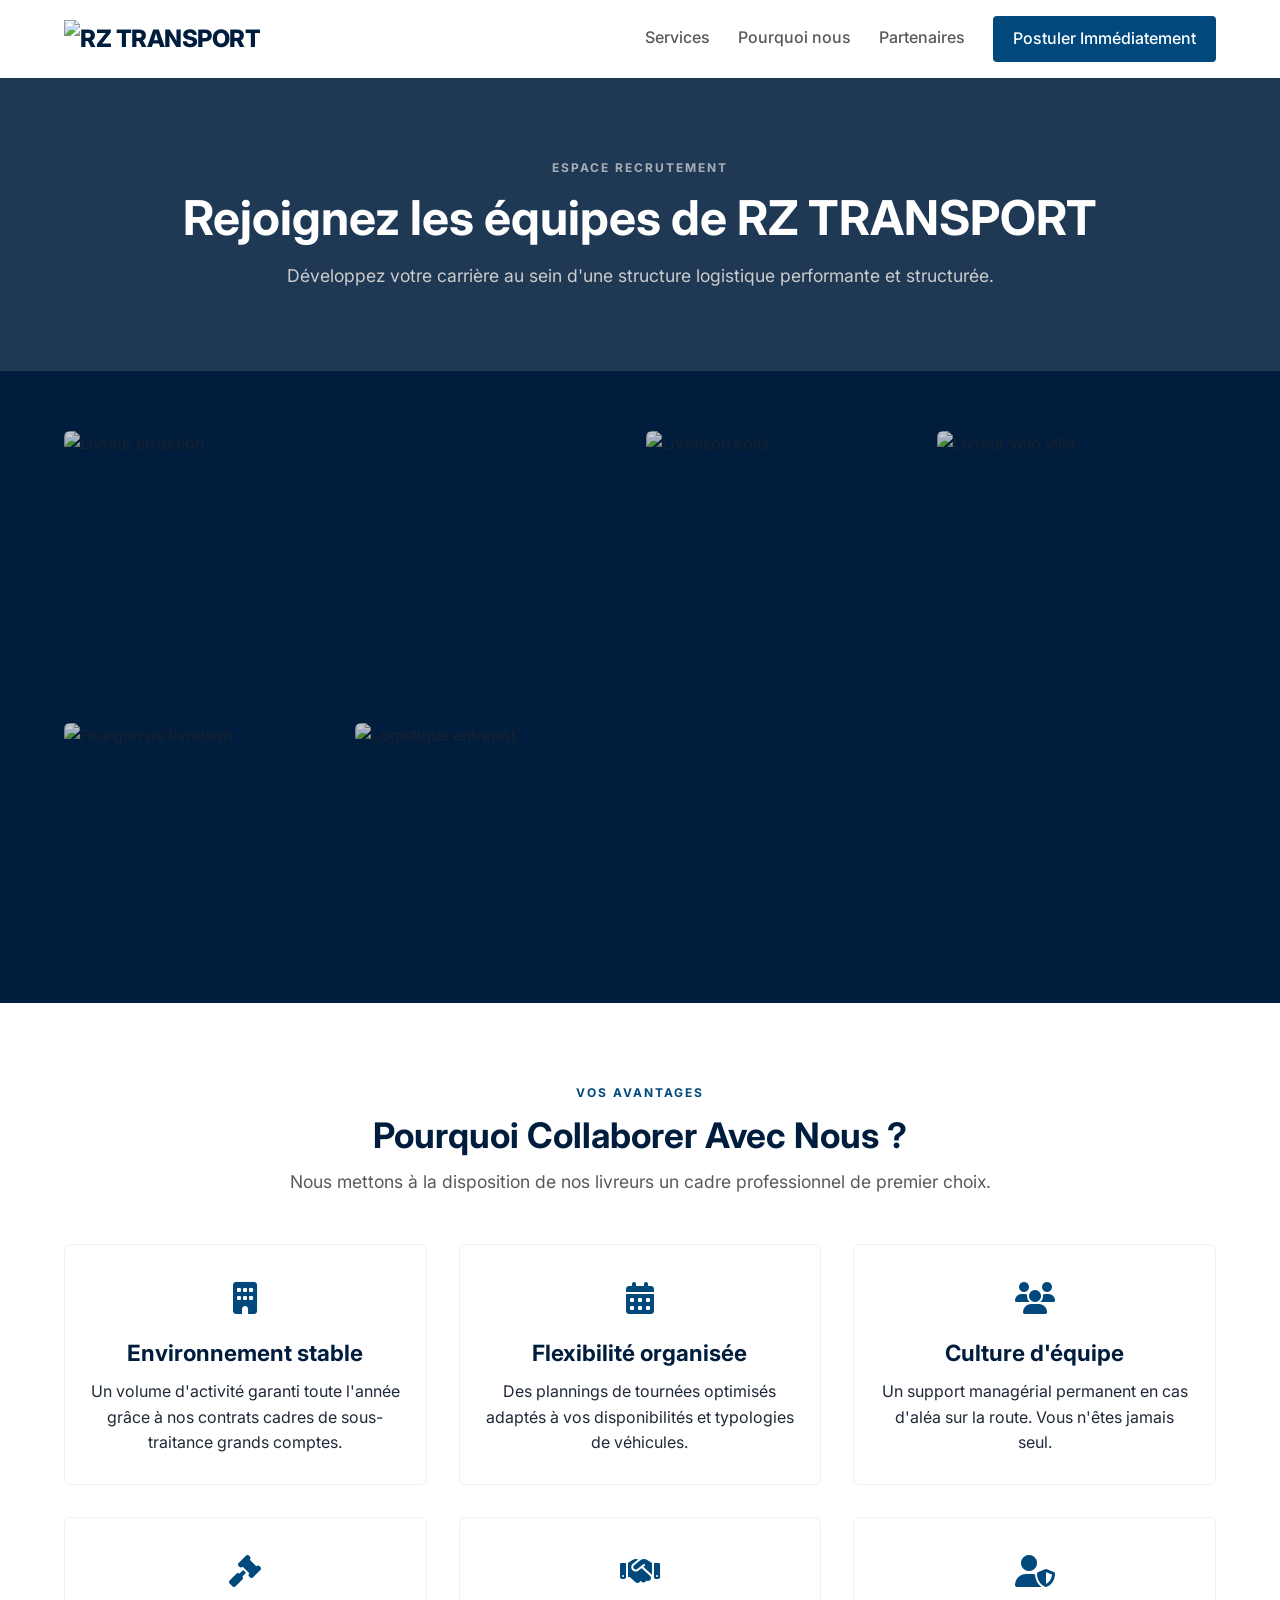
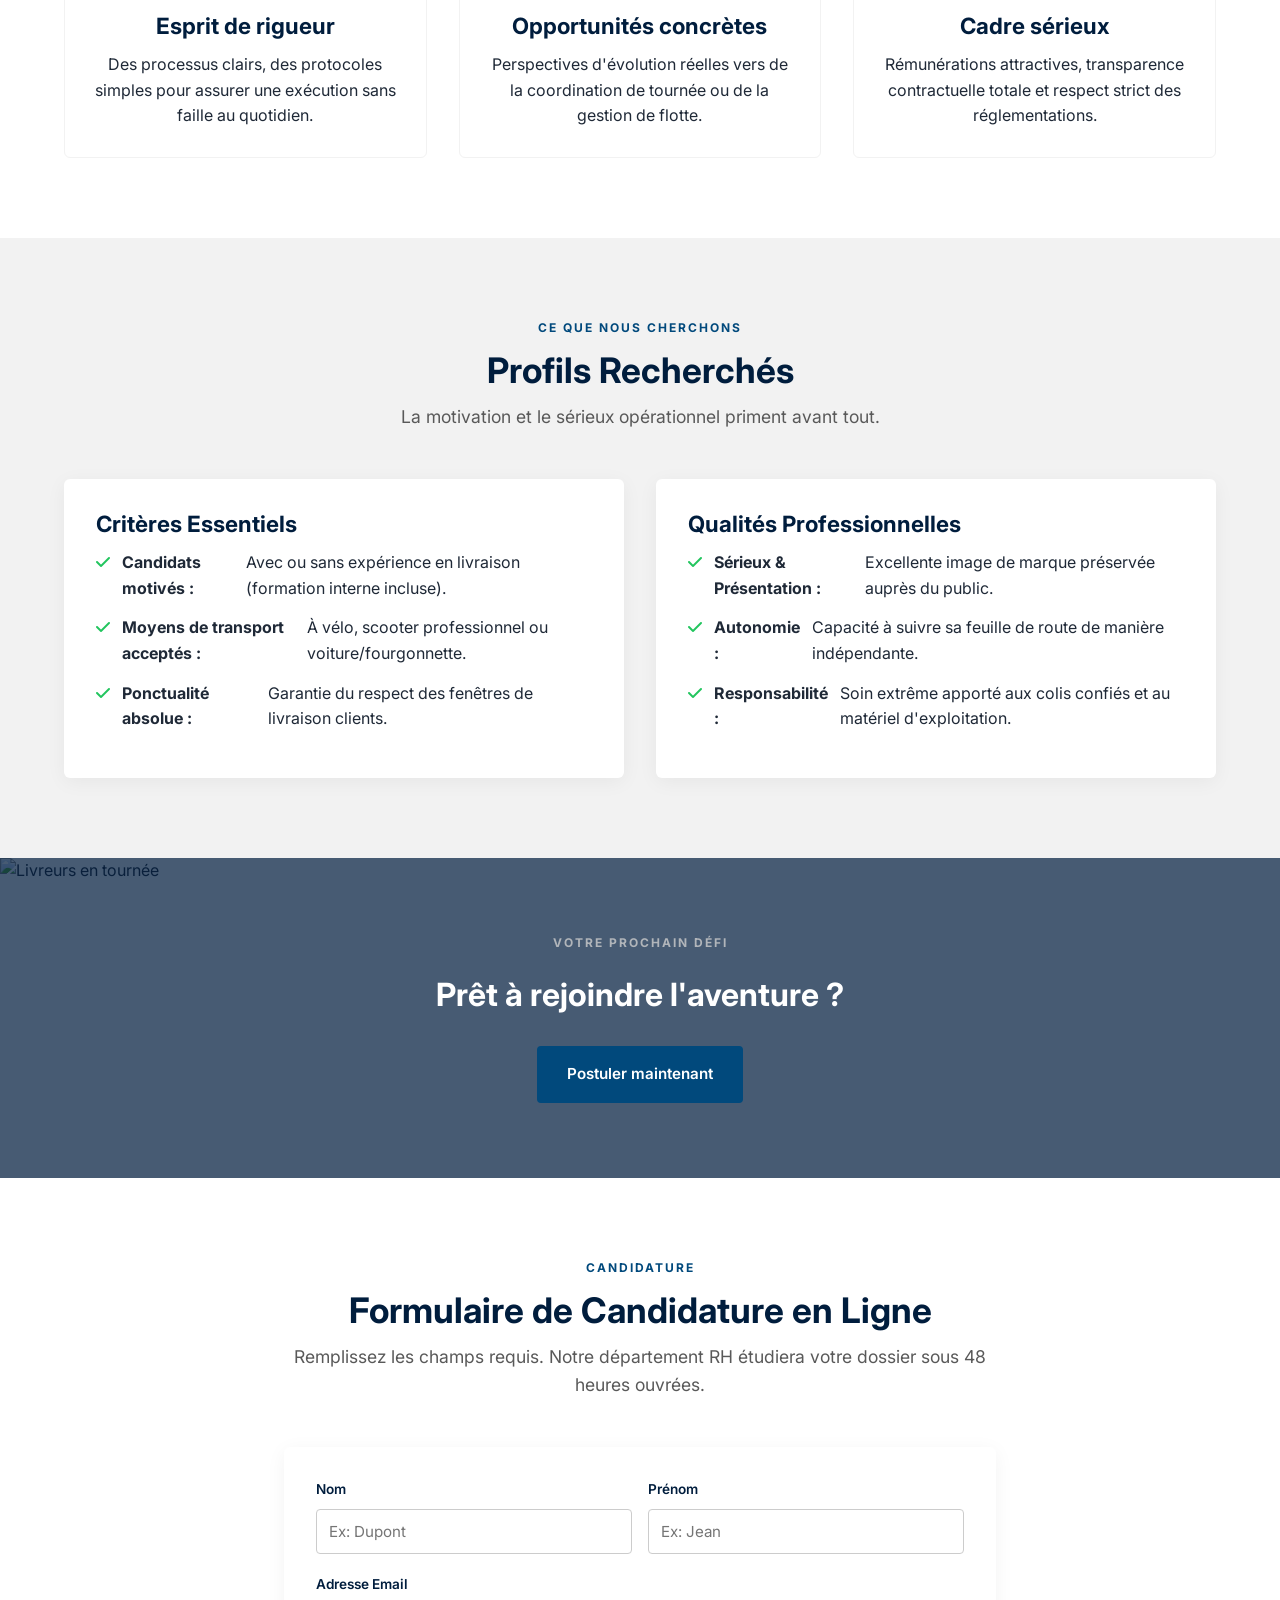
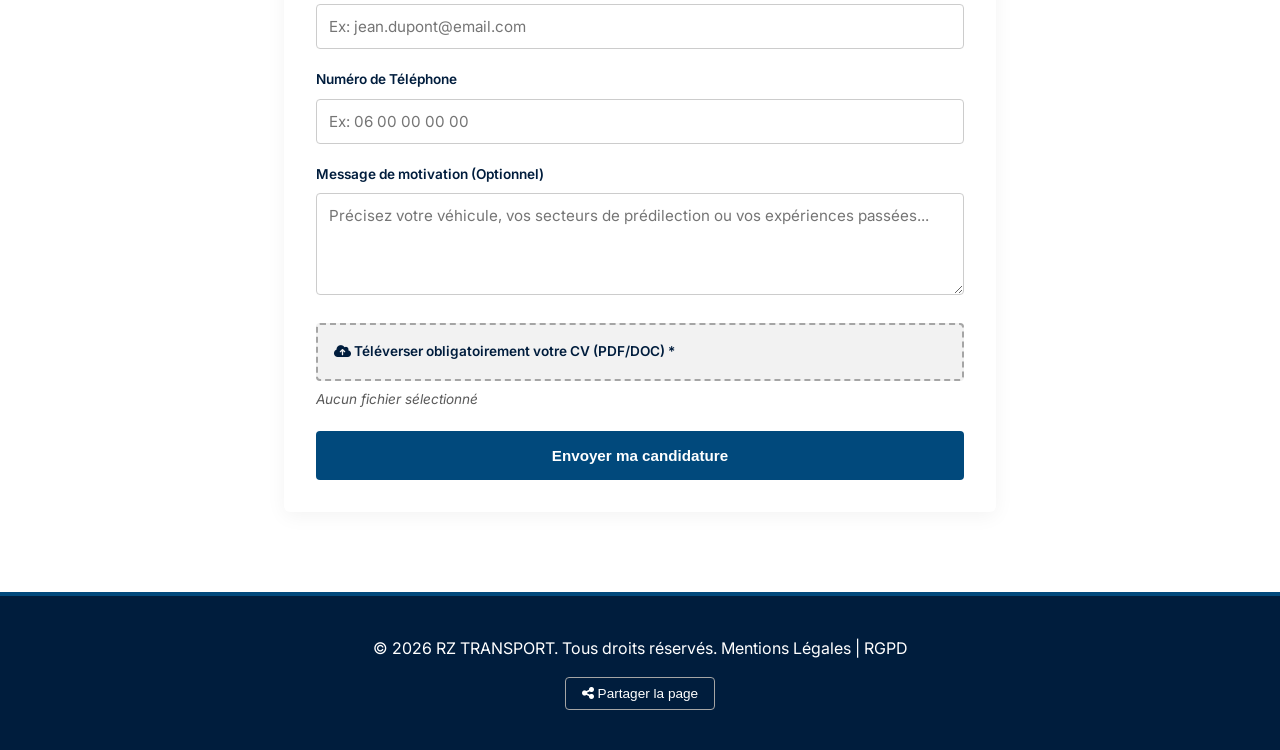
==== candidature.html @ 09f1a4f6 "icone et logo" ====
<!doctype html>
<html lang="fr">
  <head>
    <meta charset="UTF-8" />
    <meta name="viewport" content="width=device-width, initial-scale=1.0" />
    <link rel="icon" type="image/png" href="favicon.png" />
    <title>Recrutement & Candidatures</title>
    <link
      rel="stylesheet"
      href="https://cdnjs.cloudflare.com/ajax/libs/font-awesome/6.4.0/css/all.min.css"
    />
    <link rel="preconnect" href="https://fonts.googleapis.com" />
    <link rel="preconnect" href="https://fonts.gstatic.com" crossorigin />
    <link
      href="https://fonts.googleapis.com/css2?family=Inter:wght@300;400;500;600;700;800&display=swap"
      rel="stylesheet"
    />
    <link rel="stylesheet" href="style.css" />
  </head>
  <body>
    <header class="main-header">
      <div class="container header-container">
        <a href="index.html" class="logo"><img src="logo.png" alt="RZ TRANSPORT"></span></a>
        <button class="menu-toggle" aria-label="Ouvrir le menu">
          <i class="fas fa-bars"></i>
        </button>
        <nav class="main-nav">
          <a href="index.html#services" class="nav-link">Services</a>
          <a href="index.html#pourquoi-nous" class="nav-link">Pourquoi nous</a>
          <a href="index.html#partenaires" class="nav-link">Partenaires</a>
          <a href="#formulaire-recrutement" class="nav-link btn-nav-primary"
            >Postuler Immédiatement</a
          >
        </nav>
      </div>
    </header>

    <section class="page-title-section text-light text-center">
      <div class="container reveal">
        <span
          class="section-eyebrow"
          style="color: var(--silver-2); opacity: 0.8"
          >Espace Recrutement</span
        >
        <h1>Rejoignez les équipes de RZ TRANSPORT</h1>
        <p class="lead">
          Développez votre carrière au sein d'une structure logistique
          performante et structurée.
        </p>
      </div>
    </section>

    <section class="recruitment-images">
      <div class="container">
        <div class="recruitment-images-grid">
          <img
            src="https://images.unsplash.com/photo-1542393545-10f5cde2c810?auto=format&fit=crop&w=1200&q=80"
            alt="Livreur en action"
          />
          <img
            src="https://images.unsplash.com/photo-1581578731548-c64695cc6952?auto=format&fit=crop&w=600&q=80"
            alt="Livraison colis"
          />
          <img
            src="https://images.unsplash.com/photo-1558618666-fcd25c85cd64?auto=format&fit=crop&w=600&q=80"
            alt="Livreur vélo ville"
          />
          <img
            src="https://images.unsplash.com/photo-1591768793355-74d04bb6608f?auto=format&fit=crop&w=600&q=80"
            alt="Fourgon de livraison"
          />
          <img
            src="https://images.unsplash.com/photo-1568605114967-8130f3a36994?auto=format&fit=crop&w=600&q=80"
            alt="Logistique entrepôt"
          />
        </div>
      </div>
    </section>

    <section class="benefits-recruitment">
      <div class="container">
        <div class="section-header text-center reveal">
          <span class="section-eyebrow">Vos Avantages</span>
          <h2>Pourquoi Collaborer Avec Nous ?</h2>
          <p class="section-subtitle">
            Nous mettons à la disposition de nos livreurs un cadre professionnel
            de premier choix.
          </p>
        </div>
        <div class="grid-3">
          <div class="benefit-box text-center reveal">
            <div class="benefit-icon"><i class="fas fa-building"></i></div>
            <h3>Environnement stable</h3>
            <p>
              Un volume d'activité garanti toute l'année grâce à nos contrats
              cadres de sous-traitance grands comptes.
            </p>
          </div>
          <div class="benefit-box text-center reveal">
            <div class="benefit-icon"><i class="fas fa-calendar-alt"></i></div>
            <h3>Flexibilité organisée</h3>
            <p>
              Des plannings de tournées optimisés adaptés à vos disponibilités
              et typologies de véhicules.
            </p>
          </div>
          <div class="benefit-box text-center reveal">
            <div class="benefit-icon"><i class="fas fa-users"></i></div>
            <h3>Culture d'équipe</h3>
            <p>
              Un support managérial permanent en cas d'aléa sur la route. Vous
              n'êtes jamais seul.
            </p>
          </div>
          <div class="benefit-box text-center reveal">
            <div class="benefit-icon"><i class="fas fa-gavel"></i></div>
            <h3>Esprit de rigueur</h3>
            <p>
              Des processus clairs, des protocoles simples pour assurer une
              exécution sans faille au quotidien.
            </p>
          </div>
          <div class="benefit-box text-center reveal">
            <div class="benefit-icon"><i class="fas fa-handshake"></i></div>
            <h3>Opportunités concrètes</h3>
            <p>
              Perspectives d'évolution réelles vers de la coordination de
              tournée ou de la gestion de flotte.
            </p>
          </div>
          <div class="benefit-box text-center reveal">
            <div class="benefit-icon"><i class="fas fa-user-shield"></i></div>
            <h3>Cadre sérieux</h3>
            <p>
              Rémunérations attractives, transparence contractuelle totale et
              respect strict des réglementations.
            </p>
          </div>
        </div>
      </div>
    </section>

    <section class="profiles-section bg-light">
      <div class="container">
        <div class="section-header text-center reveal">
          <span class="section-eyebrow">Ce que nous cherchons</span>
          <h2>Profils Recherchés</h2>
          <p class="section-subtitle">
            La motivation et le sérieux opérationnel priment avant tout.
          </p>
        </div>
        <div class="grid-2 reveal">
          <div class="profile-card">
            <h3>Critères Essentiels</h3>
            <ul class="criteria-list">
              <li>
                <i class="fas fa-check"></i>
                <strong>Candidats motivés :</strong> Avec ou sans expérience en
                livraison (formation interne incluse).
              </li>
              <li>
                <i class="fas fa-check"></i>
                <strong>Moyens de transport acceptés :</strong> À vélo, scooter
                professionnel ou voiture/fourgonnette.
              </li>
              <li>
                <i class="fas fa-check"></i>
                <strong>Ponctualité absolue :</strong> Garantie du respect des
                fenêtres de livraison clients.
              </li>
            </ul>
          </div>
          <div class="profile-card">
            <h3>Qualités Professionnelles</h3>
            <ul class="criteria-list">
              <li>
                <i class="fas fa-check"></i>
                <strong>Sérieux & Présentation :</strong> Excellente image de
                marque préservée auprès du public.
              </li>
              <li>
                <i class="fas fa-check"></i>
                <strong>Autonomie :</strong> Capacité à suivre sa feuille de
                route de manière indépendante.
              </li>
              <li>
                <i class="fas fa-check"></i>
                <strong>Responsabilité :</strong> Soin extrême apporté aux colis
                confiés et au matériel d'exploitation.
              </li>
            </ul>
          </div>
        </div>
      </div>
    </section>

    <section style="position: relative; height: 320px; overflow: hidden">
      <img
        src="https://images.unsplash.com/photo-1504711434969-e33886168f5c?auto=format&fit=crop&w=1400&q=80"
        alt="Livreurs en tournée"
        style="
          width: 100%;
          height: 100%;
          object-fit: cover;
          object-position: center;
        "
      />
      <div
        style="
          position: absolute;
          inset: 0;
          background: rgba(0, 29, 61, 0.72);
          display: flex;
          align-items: center;
          justify-content: center;
          flex-direction: column;
          gap: 12px;
        "
      >
        <span
          class="section-eyebrow"
          style="color: var(--silver-2); opacity: 0.8"
          >Votre prochain défi</span
        >
        <h2 style="color: #ffffff; text-align: center; font-size: 2rem">
          Prêt à rejoindre l'aventure ?
        </h2>
        <a
          href="#formulaire-recrutement"
          class="btn btn-primary"
          style="margin-top: 8px"
          >Postuler maintenant</a
        >
      </div>
    </section>

    <section id="formulaire-recrutement" class="recruitment-form-section">
      <div class="container max-width-md">
        <div class="section-header text-center reveal">
          <span class="section-eyebrow">Candidature</span>
          <h2>Formulaire de Candidature en Ligne</h2>
          <p class="section-subtitle">
            Remplissez les champs requis. Notre département RH étudiera votre
            dossier sous 48 heures ouvrées.
          </p>
        </div>
        <div class="contact-form-wrapper reveal">
          <form class="candidate-form" enctype="multipart/form-data">
            <div class="grid-2-form">
              <div class="form-group">
                <label for="c_lastname">Nom</label
                ><input
                  type="text"
                  id="c_lastname"
                  required
                  placeholder="Ex: Dupont"
                />
              </div>
              <div class="form-group">
                <label for="c_firstname">Prénom</label
                ><input
                  type="text"
                  id="c_firstname"
                  required
                  placeholder="Ex: Jean"
                />
              </div>
            </div>
            <div class="form-group">
              <label for="c_email">Adresse Email</label
              ><input
                type="email"
                id="c_email"
                required
                placeholder="Ex: jean.dupont@email.com"
              />
            </div>
            <div class="form-group">
              <label for="c_phone">Numéro de Téléphone</label
              ><input
                type="tel"
                id="c_phone"
                required
                placeholder="Ex: 06 00 00 00 00"
              />
            </div>
            <div class="form-group">
              <label for="c_message">Message de motivation (Optionnel)</label
              ><textarea
                id="c_message"
                rows="4"
                placeholder="Précisez votre véhicule, vos secteurs de prédilection ou vos expériences passées..."
              ></textarea>
            </div>
            <div class="form-group file-upload-group">
              <label for="c_cv" class="file-label"
                ><i class="fas fa-cloud-upload-alt"></i>
                <span
                  >Téléverser obligatoirement votre CV (PDF/DOC) *</span
                ></label
              >
              <input type="file" id="c_cv" accept=".pdf,.doc,.docx" required />
              <span id="fileNameDisplay" class="file-name-display"
                >Aucun fichier sélectionné</span
              >
            </div>
            <button type="submit" class="btn btn-primary btn-block">
              Envoyer ma candidature
            </button>
          </form>
        </div>
      </div>
    </section>

    <footer class="main-footer text-light">
      <div class="container text-center">
        <p>
          &copy; 2026 RZ TRANSPORT. Tous droits réservés. Mentions Légales |
          RGPD
        </p>
        <button id="shareBtn" class="btn-share-trigger" data-page="candidature">
          <i class="fas fa-share-alt"></i> Partager la page
        </button>
      </div>
    </footer>

    <div id="shareModal" class="modal-overlay">
      <div class="modal-card">
        <button class="modal-close" aria-label="Fermer">
          <i class="fas fa-times"></i>
        </button>
        <h3>Partager la page</h3>
        <p class="modal-desc">
          Scannez le QR Code ou copiez le lien ci-dessous pour postuler ou
          diffuser l'offre.
        </p>
        <div id="qrContainer" class="qr-container">
          <img id="qrImage" src="" alt="QR Code Destination" />
        </div>
        <div class="share-link-box">
          <input type="text" id="shareLinkInput" readonly />
          <button id="copyLinkBtn" class="btn btn-secondary">
            <i class="fas fa-copy"></i> Copier
          </button>
        </div>
        <button id="printQrBtn" class="btn btn-outline-dark btn-block">
          <i class="fas fa-print"></i> Imprimer le QR Code
        </button>
      </div>
    </div>

    <script src="animations.js"></script>
  </body>
</html>
---- style.css ----
:root {
  --charcoal: #595959ff;
  --grey: #7f7f7fff;
  --silver: #a5a5a5ff;
  --silver-2: #ccccccff;
  --white-smoke: #f2f2f2ff;
  --brand-main: #001d3d;
  --brand-cta: #01497c;
  --text-dark: #1f2937;
  --transition-smooth: all 0.3s cubic-bezier(0.4, 0, 0.2, 1);
}

* {
  margin: 0;
  padding: 0;
  box-sizing: border-box;
}

html {
  scroll-behavior: smooth;
  font-family: "Inter", sans-serif;
  color: var(--text-dark);
  line-height: 1.6;
}

body {
  background-color: #ffffff;
  overflow-x: hidden;
}

.container {
  width: 100%;
  max-width: 1200px;
  margin: 0 auto;
  padding: 0 24px;
}
.max-width-md {
  max-width: 760px;
}
.text-center {
  text-align: center;
}
.text-light {
  color: #ffffff;
}
.bg-light {
  background-color: var(--white-smoke);
}
.overflow-hidden {
  overflow: hidden;
}

.grid-2,
.grid-3,
.grid-2-contact {
  display: grid;
  grid-template-columns: 1fr;
  gap: 32px;
}

h1,
h2,
h3,
h4 {
  font-weight: 700;
  line-height: 1.2;
  color: var(--brand-main);
}
h1 {
  font-size: 2.2rem;
  margin-bottom: 16px;
}
h2 {
  font-size: 1.8rem;
  margin-bottom: 12px;
}
h3 {
  font-size: 1.4rem;
  margin-bottom: 12px;
}

.section-header {
  margin-bottom: 48px;
}
.section-subtitle {
  color: var(--charcoal);
  font-size: 1.1rem;
}

.section-eyebrow {
  display: block;
  font-size: 0.75rem;
  font-weight: 700;
  text-transform: uppercase;
  letter-spacing: 2px;
  color: var(--brand-cta);
  margin-bottom: 12px;
}

.btn {
  display: inline-flex;
  align-items: center;
  justify-content: center;
  padding: 14px 28px;
  font-size: 0.95rem;
  font-weight: 600;
  border-radius: 4px;
  cursor: pointer;
  text-decoration: none;
  transition: var(--transition-smooth);
  border: 2px solid transparent;
}
.btn-primary {
  background-color: var(--brand-cta);
  color: #ffffff;
}
.btn-primary:hover {
  background-color: var(--brand-main);
  transform: translateY(-2px);
}
.btn-outline-light {
  border-color: #ffffff;
  color: #ffffff;
}
.btn-outline-light:hover {
  background-color: #ffffff;
  color: var(--brand-main);
}
.btn-outline-dark {
  border-color: var(--brand-main);
  color: var(--brand-main);
  background: transparent;
}
.btn-outline-dark:hover {
  background-color: var(--brand-main);
  color: #ffffff;
}
.btn-secondary {
  background-color: var(--silver-2);
  color: var(--brand-main);
}
.btn-secondary:hover {
  background-color: var(--silver);
}
.btn-block {
  width: 100%;
}

/* =====================
   HEADER
   ===================== */
.main-header {
  background-color: #ffffff;
  box-shadow: 0 2px 10px rgba(0, 0, 0, 0.06);
  position: sticky;
  top: 0;
  z-index: 1000;
  padding: 16px 0;
  transition: box-shadow 0.3s ease;
}
.main-header.scrolled {
  box-shadow: 0 4px 24px rgba(0, 0, 0, 0.12);
}
.header-container {
  display: flex;
  justify-content: space-between;
  align-items: center;
}
.logo {
  font-size: 1.5rem;
  font-weight: 800;
  color: var(--brand-main);
  text-decoration: none;
  letter-spacing: -0.5px;
}
.logo span {
  color: var(--brand-cta);
}

.menu-toggle {
  background: none;
  border: none;
  font-size: 1.5rem;
  color: var(--brand-main);
  cursor: pointer;
}

.main-nav {
  display: none;
  flex-direction: column;
  position: absolute;
  top: 100%;
  left: 0;
  width: 100%;
  background: #ffffff;
  padding: 24px;
  box-shadow: 0 10px 15px rgba(0, 0, 0, 0.1);
  gap: 16px;
}
.main-nav.active {
  display: flex;
}

.nav-link {
  text-decoration: none;
  color: var(--charcoal);
  font-weight: 500;
  transition: var(--transition-smooth);
  position: relative;
  padding-bottom: 2px;
}
.nav-link:not(.btn-nav-primary):not(.btn-nav-secondary)::after {
  content: "";
  position: absolute;
  bottom: 0;
  left: 0;
  width: 0;
  height: 2px;
  background: var(--brand-cta);
  transition: width 0.25s ease;
}
.nav-link:not(.btn-nav-primary):not(.btn-nav-secondary):hover::after {
  width: 100%;
}
.nav-link:not(.btn-nav-primary):not(.btn-nav-secondary):hover {
  color: var(--brand-main);
}

.btn-nav-primary,
.btn-nav-secondary {
  padding: 10px 20px;
  border-radius: 4px;
  text-align: center;
}
.btn-nav-primary {
  background: var(--brand-cta);
  color: #ffffff;
  transition: var(--transition-smooth);
}
.btn-nav-primary:hover {
  background: var(--brand-main);
}
.btn-nav-secondary {
  border: 1px solid var(--brand-cta);
  color: var(--brand-cta);
}
.btn-nav-secondary:hover {
  background: var(--brand-cta);
  color: #ffffff;
}

/* =====================
   HERO — Diagonal split
   ===================== */
.hero-section {
  position: relative;
  min-height: 560px;
  display: flex;
  align-items: stretch;
  overflow: hidden;
  background: var(--brand-main);
}

/* Left text panel */
.hero-left {
  position: relative;
  z-index: 2;
  width: 55%;
  display: flex;
  align-items: center;
  padding: 80px 0 80px 24px;
  margin-left: 4%;
  clip-path: polygon(0 0, 100% 0, 88% 100%, 0 100%);
  background: var(--brand-main);
}
.hero-left-inner {
  max-width: 520px;
  padding-right: 60px;
}

/* Right image panel */
.hero-right {
  position: absolute;
  top: 0;
  right: 0;
  width: 52%;
  height: 100%;
  z-index: 1;
}
.hero-right img,
.hero-right video {
  width: 100%;
  height: 100%;
  object-fit: cover;
  display: block;
}
/* dark overlay on image side */
.hero-right::after {
  content: "";
  position: absolute;
  inset: 0;
  background: linear-gradient(to right, var(--brand-main) 0%, transparent 40%);
  z-index: 1;
}

.hero-content h1 {
  color: #ffffff;
}
.hero-content .lead {
  color: var(--silver-2);
  font-size: 1.1rem;
  margin-bottom: 32px;
}
.hero-actions {
  display: flex;
  flex-direction: column;
  gap: 16px;
  margin-bottom: 24px;
}
.reassurance-text {
  font-size: 0.85rem;
  color: var(--silver);
}
.reassurance-text i {
  color: var(--silver-2);
  margin-right: 6px;
}

/* Mobile hero fallback */
@media (max-width: 767px) {
  .hero-section {
    flex-direction: column;
    min-height: auto;
  }
  .hero-left {
    width: 100%;
    clip-path: none;
    padding: 60px 24px 40px;
  }
  .hero-left-inner {
    padding-right: 0;
    max-width: 100%;
  }
  .hero-right {
    position: relative;
    width: 100%;
    height: 260px;
  }
  .hero-right::after {
    background: none;
  }
}

/* =====================
   SERVICES
   ===================== */
.services-section {
  padding: 80px 0;
}
.card {
  background: #ffffff;
  border-radius: 6px;
  overflow: hidden;
  box-shadow: 0 4px 20px rgba(0, 0, 0, 0.05);
  transition: var(--transition-smooth);
}
.card:hover {
  transform: translateY(-5px);
  box-shadow: 0 12px 30px rgba(0, 0, 0, 0.1);
}
.card-img-holder img {
  width: 100%;
  height: 200px;
  object-fit: cover;
}
.card-body {
  padding: 24px;
  position: relative;
}
.service-icon-box {
  width: 50px;
  height: 50px;
  background-color: var(--white-smoke);
  color: var(--brand-cta);
  display: flex;
  align-items: center;
  justify-content: center;
  font-size: 1.3rem;
  border-radius: 4px;
  margin-bottom: 16px;
}
.card-body p {
  color: var(--charcoal);
  font-size: 0.95rem;
  margin-bottom: 20px;
}
.card-link {
  text-decoration: none;
  color: var(--brand-cta);
  font-weight: 600;
  font-size: 0.9rem;
  transition: var(--transition-smooth);
}
.card-link:hover i {
  transform: translateX(5px);
}
.card-link i {
  transition: var(--transition-smooth);
  margin-left: 4px;
}

/* =====================
   WHY / KPI
   ===================== */
.why-section {
  padding: 80px 0;
}
.gap-align {
  align-items: center;
}
.features-list {
  margin-top: 32px;
  display: flex;
  flex-direction: column;
  gap: 20px;
}
.feature-item {
  display: flex;
  gap: 16px;
}
.feature-icon {
  font-size: 1.2rem;
  color: var(--brand-cta);
  margin-top: 4px;
}
.feature-item h4 {
  margin-bottom: 4px;
  font-size: 1.05rem;
}
.feature-item p {
  color: var(--charcoal);
  font-size: 0.9rem;
}

.kpi-wrapper {
  gap: 16px;
}
.kpi-box {
  background: var(--white-smoke);
  padding: 32px 16px;
  border-radius: 6px;
  text-align: center;
}
.kpi-number {
  font-size: 2.5rem;
  font-weight: 700;
  color: var(--brand-cta);
  line-height: 1;
  margin-bottom: 8px;
}
.kpi-label {
  font-size: 0.85rem;
  font-weight: 600;
  color: var(--charcoal);
  text-transform: uppercase;
}

/* =====================
   PARTNERS
   ===================== */
.partners-section {
  padding: 40px 0;
  background-color: var(--white-smoke);
  border-top: 1px solid var(--silver-2);
  border-bottom: 1px solid var(--silver-2);
}
.partner-title {
  font-size: 0.9rem;
  text-transform: uppercase;
  color: var(--grey);
  letter-spacing: 2px;
  margin-bottom: 24px;
}
.marquee-wrapper {
  display: flex;
  width: 100%;
}
.marquee-track {
  display: flex;
  gap: 60px;
  animation: marquee 20s linear infinite;
  align-items: center;
}
.partner-logo {
  display: flex;
  align-items: center;
  white-space: nowrap;
}
.partner-logo img {
  height: 30px;
  width: auto;
  object-fit: contain;
  filter: grayscale(100%) opacity(0.5);
  transition: var(--transition-smooth);
}
.partner-logo:hover img {
  filter: grayscale(0%) opacity(1);
}
.partner-logo span {
  font-size: 1.1rem;
  font-weight: 800;
  color: var(--silver);
  letter-spacing: 1px;
}

@keyframes marquee {
  0% {
    transform: translateX(0);
  }
  100% {
    transform: translateX(-50%);
  }
}

/* =====================
   PROCESS
   ===================== */
.process-section {
  padding: 80px 0;
  background: var(--brand-main);
}
.process-section h2 {
  color: #ffffff;
}
.process-section .section-subtitle {
  color: var(--silver-2);
}
.process-section .section-eyebrow {
  color: var(--silver-2);
  opacity: 0.7;
}

.process-steps {
  display: grid;
  grid-template-columns: 1fr;
  gap: 0;
  margin-top: 48px;
  border-left: 2px solid rgba(255, 255, 255, 0.15);
}
.process-step {
  display: flex;
  gap: 24px;
  padding: 32px;
  position: relative;
  transition: background 0.3s ease;
}
.process-step:hover {
  background: rgba(255, 255, 255, 0.04);
}
.process-step-dot {
  position: absolute;
  left: -9px;
  top: 38px;
  width: 16px;
  height: 16px;
  border-radius: 50%;
  background: var(--brand-cta);
  border: 3px solid var(--brand-main);
}
.process-step-number {
  font-size: 3.5rem;
  font-weight: 800;
  color: rgba(255, 255, 255, 0.15);
  line-height: 1;
  min-width: 60px;
}
.process-step-content h3 {
  color: #ffffff;
  margin-bottom: 8px;
}
.process-step-content p {
  color: var(--silver-2);
  font-size: 0.95rem;
}

/* =====================
   TEAM
   ===================== */
.team-section {
  padding: 80px 0;
}
.team-main-img {
  width: 100%;
  border-radius: 6px;
  box-shadow: 0 10px 30px rgba(0, 0, 0, 0.08);
}
.team-content p {
  color: var(--charcoal);
  margin-bottom: 16px;
}
.team-cta-box {
  margin-top: 32px;
  padding: 24px;
  background: var(--white-smoke);
  border-radius: 6px;
}
.team-cta-box p {
  font-weight: 600;
  color: var(--brand-main);
  margin-bottom: 16px;
}

/* =====================
   CONTACT
   ===================== */
.contact-section {
  padding: 80px 0;
}
.contact-form-wrapper {
  background: #ffffff;
  padding: 32px;
  border-radius: 6px;
  box-shadow: 0 4px 20px rgba(0, 0, 0, 0.05);
}
.form-group {
  margin-bottom: 20px;
}
.form-group label {
  display: block;
  font-size: 0.85rem;
  font-weight: 600;
  margin-bottom: 8px;
  color: var(--brand-main);
}
.form-group input,
.form-group textarea {
  width: 100%;
  padding: 12px;
  border: 1px solid var(--silver-2);
  border-radius: 4px;
  font-family: inherit;
  font-size: 0.95rem;
  transition: var(--transition-smooth);
}
.form-group input:focus,
.form-group textarea:focus {
  outline: none;
  border-color: var(--brand-cta);
  box-shadow: 0 0 0 3px rgba(1, 73, 124, 0.1);
}
.contact-info-wrapper {
  display: flex;
  flex-direction: column;
  gap: 24px;
}
.info-card {
  background: var(--brand-main);
  color: #ffffff;
  padding: 32px;
  border-radius: 6px;
}
.info-card h3 {
  color: #ffffff;
  margin-bottom: 20px;
}
.info-item {
  display: flex;
  gap: 16px;
  margin-bottom: 16px;
}
.info-item i {
  color: var(--silver-2);
  margin-top: 4px;
}
.map-placeholder {
  height: 200px;
  border-radius: 6px;
  position: relative;
  overflow: hidden;
  background-image:
    linear-gradient(rgba(0, 29, 61, 0.1), rgba(0, 29, 61, 0.1)),
    url("https://images.unsplash.com/photo-1524661135-423995f22d0b?auto=format&fit=crop&w=600&q=80");
  background-size: cover;
  background-position: center;
}
.map-overlay {
  position: absolute;
  inset: 0;
  background: rgba(0, 29, 61, 0.7);
  display: flex;
  flex-direction: column;
  align-items: center;
  justify-content: center;
  color: #ffffff;
  gap: 8px;
  font-weight: 600;
}
.map-overlay i {
  font-size: 1.5rem;
}

/* =====================
   RECRUITMENT PAGE
   ===================== */
.page-title-section {
  background:
    linear-gradient(rgba(0, 29, 61, 0.88), rgba(0, 29, 61, 0.88)),
    url("https://images.unsplash.com/photo-1508962914676-134849a727f0?auto=format&fit=crop&w=1200&q=80");
  background-size: cover;
  background-position: center;
  padding: 80px 0;
}
.page-title-section h1 {
  color: #ffffff;
}
.page-title-section .lead {
  color: var(--silver-2);
  font-size: 1.1rem;
  margin-top: 12px;
}

.benefits-recruitment {
  padding: 80px 0;
}
.benefit-box {
  padding: 28px 24px;
  border-radius: 6px;
  background: #ffffff;
  border: 1px solid var(--white-smoke);
  transition: var(--transition-smooth);
}
.benefit-box:hover {
  box-shadow: 0 10px 25px rgba(0, 0, 0, 0.07);
  transform: translateY(-3px);
}
.benefit-icon {
  font-size: 2rem;
  color: var(--brand-cta);
  margin-bottom: 16px;
}

.profiles-section {
  padding: 80px 0;
}
.profile-card {
  background: #ffffff;
  padding: 32px;
  border-radius: 6px;
  box-shadow: 0 4px 20px rgba(0, 0, 0, 0.05);
}
.criteria-list {
  list-style: none;
}
.criteria-list li {
  display: flex;
  gap: 12px;
  margin-bottom: 14px;
  align-items: flex-start;
}
.criteria-list li i {
  color: #22c55e;
  margin-top: 4px;
}

.recruitment-images {
  padding: 60px 0;
  background: var(--brand-main);
}
.recruitment-images-grid {
  display: grid;
  grid-template-columns: repeat(2, 1fr);
  gap: 12px;
}
.recruitment-images-grid img {
  width: 100%;
  height: 200px;
  object-fit: cover;
  border-radius: 6px;
  filter: brightness(0.8);
  transition: var(--transition-smooth);
}
.recruitment-images-grid img:hover {
  filter: brightness(1);
  transform: scale(1.02);
}
.recruitment-images-grid img:first-child {
  grid-column: 1 / -1;
  height: 260px;
}

.recruitment-form-section {
  padding: 80px 0;
}
.file-upload-group input[type="file"] {
  display: none;
}
.file-label {
  display: flex;
  align-items: center;
  justify-content: center;
  gap: 12px;
  padding: 16px;
  background: var(--white-smoke);
  border: 2px dashed var(--silver);
  border-radius: 4px;
  cursor: pointer;
  transition: var(--transition-smooth);
}
.file-label:hover {
  background: var(--silver-2);
}
.file-name-display {
  display: block;
  margin-top: 8px;
  font-size: 0.85rem;
  color: var(--charcoal);
  font-style: italic;
}

/* =====================
   FOOTER
   ===================== */
.main-footer {
  background: var(--brand-main);
  padding: 40px 0;
  border-top: 4px solid var(--brand-cta);
}
.btn-share-trigger {
  background: transparent;
  border: 1px solid var(--silver);
  color: #ffffff;
  padding: 8px 16px;
  font-size: 0.85rem;
  border-radius: 4px;
  cursor: pointer;
  margin-top: 16px;
  transition: var(--transition-smooth);
}
.btn-share-trigger:hover {
  background: #ffffff;
  color: var(--brand-main);
}

/* =====================
   MODAL
   ===================== */
.modal-overlay {
  position: fixed;
  inset: 0;
  background: rgba(0, 0, 0, 0.6);
  z-index: 2000;
  display: none;
  align-items: center;
  justify-content: center;
  padding: 20px;
  backdrop-filter: blur(4px);
}
.modal-overlay.active {
  display: flex;
}
.modal-card {
  background: #ffffff;
  width: 100%;
  max-width: 440px;
  padding: 32px;
  border-radius: 6px;
  position: relative;
  box-shadow: 0 20px 50px rgba(0, 0, 0, 0.3);
  text-align: center;
}
.modal-close {
  position: absolute;
  top: 16px;
  right: 16px;
  background: none;
  border: none;
  font-size: 1.2rem;
  cursor: pointer;
  color: var(--charcoal);
}
.modal-desc {
  font-size: 0.9rem;
  color: var(--charcoal);
  margin-bottom: 24px;
}
.qr-container {
  width: 160px;
  height: 160px;
  margin: 0 auto 24px auto;
  background: var(--white-smoke);
  display: flex;
  align-items: center;
  justify-content: center;
  border: 1px solid var(--silver-2);
}
.qr-container img {
  width: 100%;
  height: 100%;
  object-fit: contain;
}
.share-link-box {
  display: flex;
  gap: 8px;
  margin-bottom: 16px;
}
.share-link-box input {
  flex: 1;
  padding: 10px;
  font-size: 0.85rem;
  border: 1px solid var(--silver-2);
  border-radius: 4px;
  background: var(--white-smoke);
}

/* =====================
   REVEAL ANIMATION
   ===================== */
.reveal {
  opacity: 0;
  transform: translateY(20px);
  transition:
    opacity 0.6s ease-out,
    transform 0.6s ease-out;
}
.reveal.visible {
  opacity: 1;
  transform: translateY(0);
}

/* =====================
   DESKTOP
   ===================== */
@media (min-width: 768px) {
  h1 {
    font-size: 3rem;
  }
  h2 {
    font-size: 2.2rem;
  }

  .grid-2 {
    grid-template-columns: repeat(2, 1fr);
  }
  .grid-3 {
    grid-template-columns: repeat(3, 1fr);
  }
  .grid-2-contact {
    grid-template-columns: 1.3fr 0.7fr;
  }
  .grid-2-form {
    display: grid;
    grid-template-columns: repeat(2, 1fr);
    gap: 16px;
  }

  .menu-toggle {
    display: none;
  }
  .main-nav {
    display: flex;
    position: static;
    flex-direction: row;
    width: auto;
    padding: 0;
    box-shadow: none;
    align-items: center;
    gap: 28px;
  }

  .hero-left {
    padding: 100px 0 100px 0;
  }

  .process-steps {
    grid-template-columns: repeat(2, 1fr);
  }

  .recruitment-images-grid {
    grid-template-columns: repeat(4, 1fr);
  }
  .recruitment-images-grid img {
    height: 220px;
  }
  .recruitment-images-grid img:first-child {
    grid-column: span 2;
    height: 280px;
  }
}

@media print {
  body * {
    display: none !important;
  }
  #shareModal,
  .modal-card,
  .qr-container,
  .qr-container img {
    display: block !important;
    position: static !important;
    width: 300px !important;
    height: 300px !important;
    margin: 0 auto !important;
  }
  .modal-close,
  .share-link-box,
  #printQrBtn,
  h3,
  .modal-desc {
    display: none !important;
  }
}
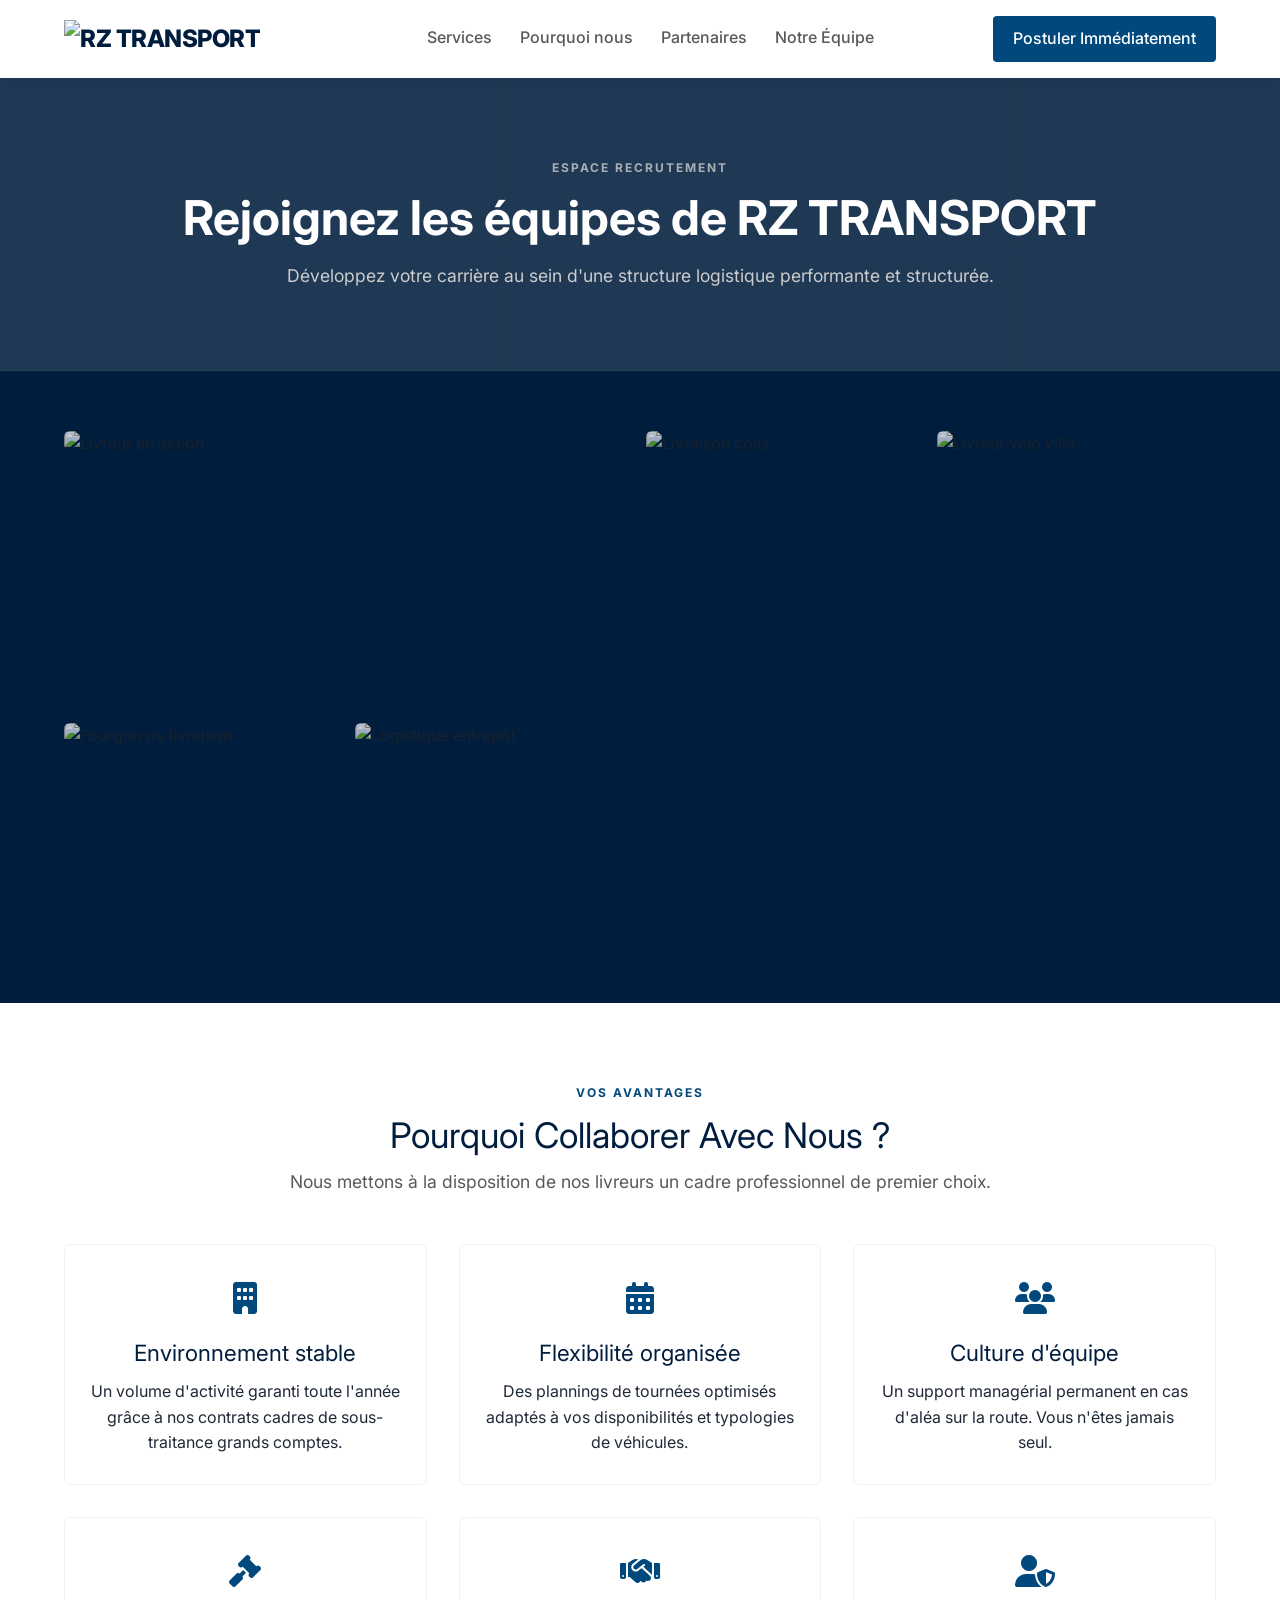
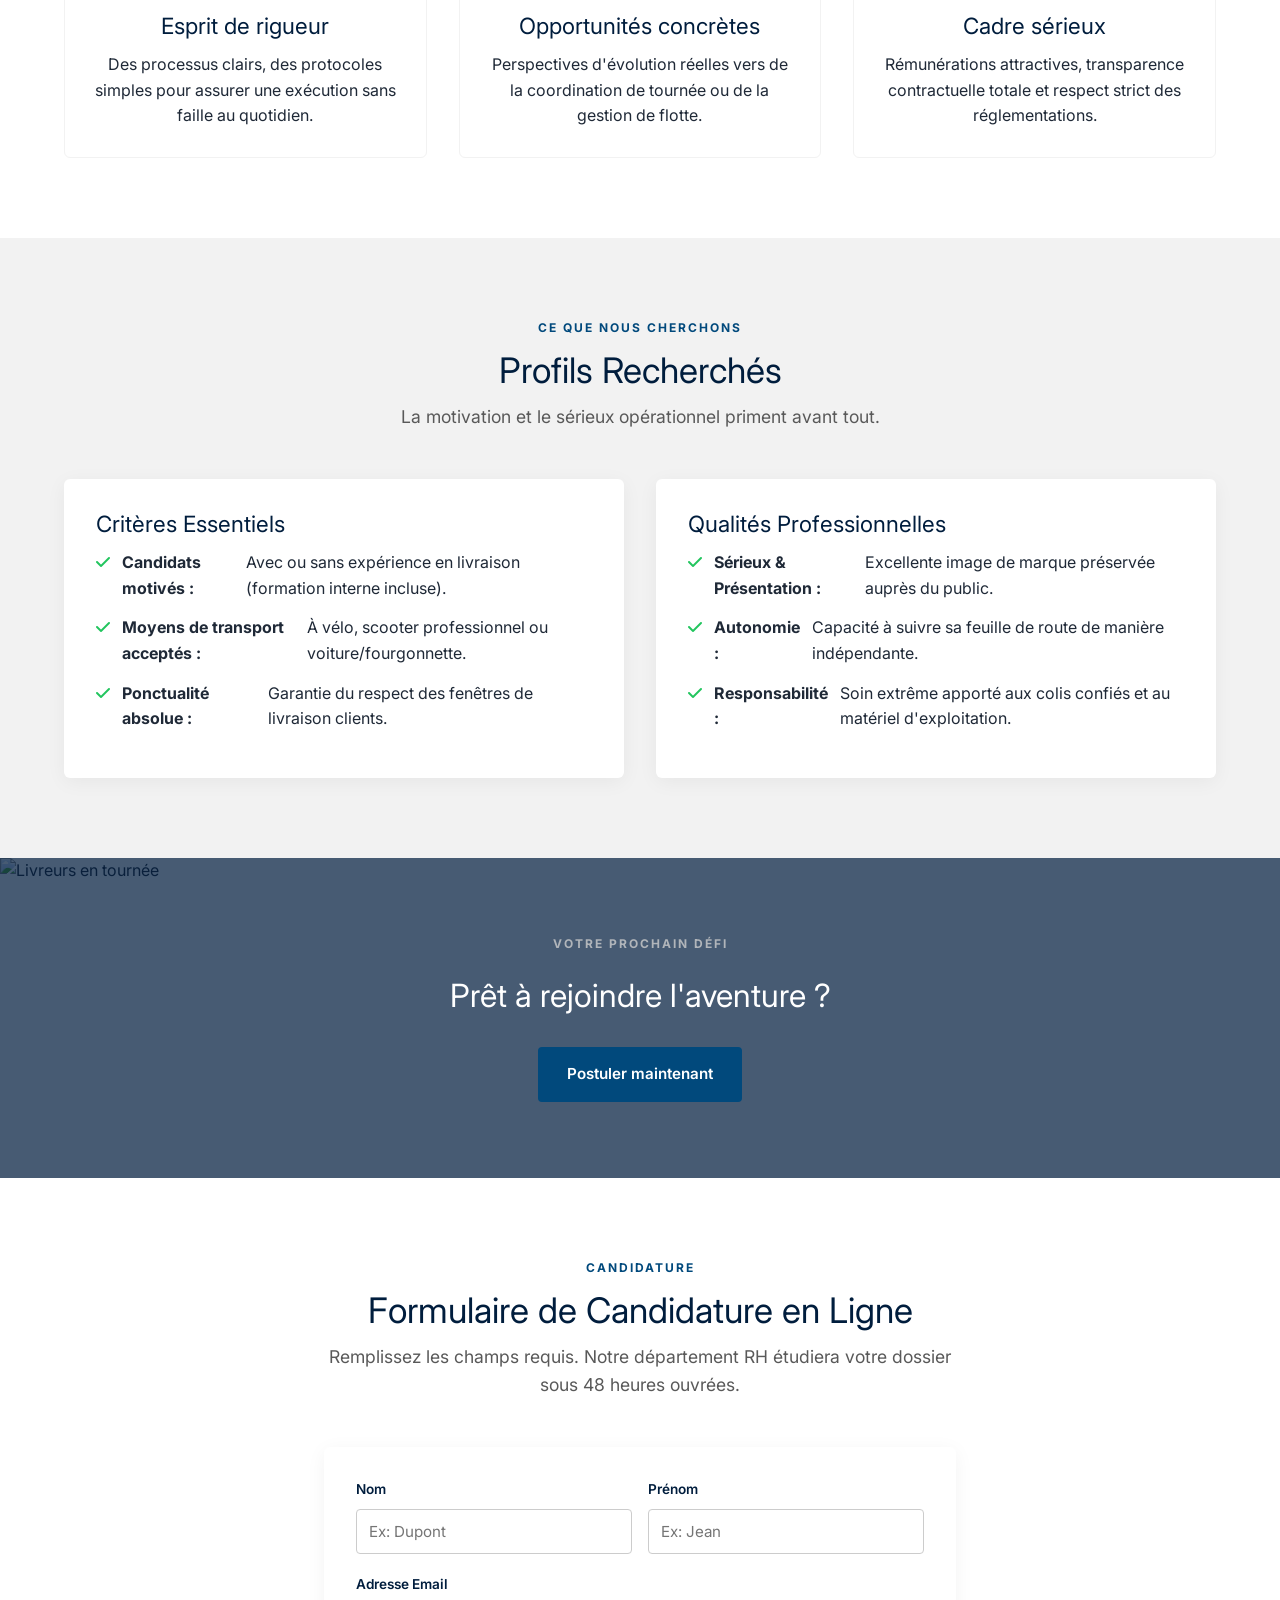
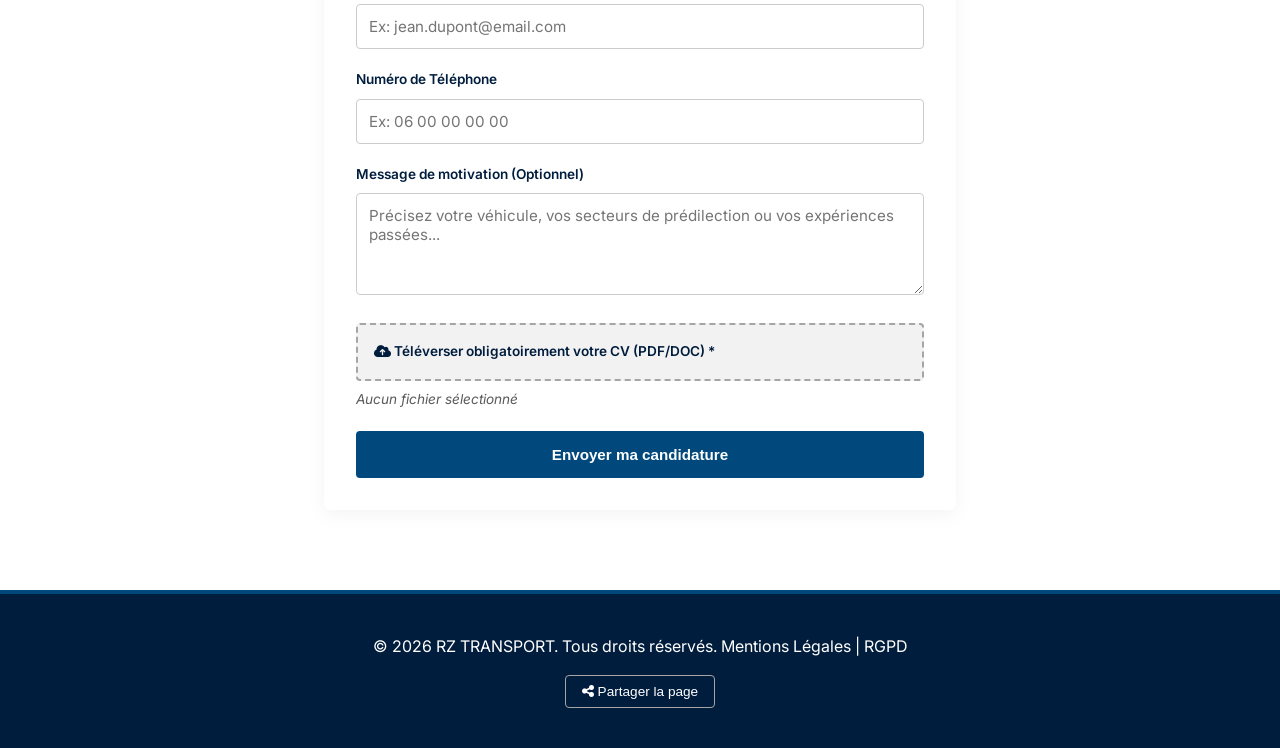
==== commit 9c639b20: "correction menu" ====
--- a/candidature.html
+++ b/candidature.html
@@ -25,12 +25,15 @@
           <i class="fas fa-bars"></i>
         </button>
         <nav class="main-nav">
-          <a href="index.html#services" class="nav-link">Services</a>
-          <a href="index.html#pourquoi-nous" class="nav-link">Pourquoi nous</a>
-          <a href="index.html#partenaires" class="nav-link">Partenaires</a>
-          <a href="#formulaire-recrutement" class="nav-link btn-nav-primary"
-            >Postuler Immédiatement</a
-          >
+          <div class="nav-links">
+              <a href="index.html#services" class="nav-link">Services</a>
+              <a href="index.html#pourquoi-nous" class="nav-link">Pourquoi nous</a>
+              <a href="index.html#partenaires" class="nav-link">Partenaires</a>
+              <a href="index.html#equipe" class="nav-link">Notre Équipe</a>
+          </div>
+          <div class="bouton">
+              <a href="#formulaire-recrutement" class="nav-link btn-nav-primary">Postuler Immédiatement</a>
+          </div>   
         </nav>
       </div>
     </header>
--- a/style.css
+++ b/style.css
@@ -30,15 +30,16 @@
 
 .container {
   width: 100%;
-  max-width: 1200px;
-  margin: 0 auto;
-  padding: 0 24px;
+  max-width: 100%;
+  padding: 0 5%;
 }
 .max-width-md {
   max-width: 760px;
+  margin: 0 auto;
 }
 .text-center {
   text-align: center;
+  align-items: center;
 }
 .text-light {
   color: #ffffff;
@@ -62,13 +63,14 @@
 h2,
 h3,
 h4 {
-  font-weight: 700;
+  font-weight: 400;
   line-height: 1.2;
   color: var(--brand-main);
 }
 h1 {
   font-size: 2.2rem;
   margin-bottom: 16px;
+  font-weight: 700;
 }
 h2 {
   font-size: 1.8rem;
@@ -108,7 +110,7 @@
   cursor: pointer;
   text-decoration: none;
   transition: var(--transition-smooth);
-  border: 2px solid transparent;
+  border: 1px solid transparent;
 }
 .btn-primary {
   background-color: var(--brand-cta);
@@ -119,28 +121,32 @@
   transform: translateY(-2px);
 }
 .btn-outline-light {
+  border-color: rgba(255, 255, 255, 0.7);
+  color: #ffffff;
+  background: transparent;
+}
+.btn-outline-light:hover {
+  background-color: rgba(255, 255, 255, 0.12);
   border-color: #ffffff;
   color: #ffffff;
 }
-.btn-outline-light:hover {
-  background-color: #ffffff;
-  color: var(--brand-main);
-}
 .btn-outline-dark {
-  border-color: var(--brand-main);
+  border-color: rgba(0, 29, 61, 0.5);
   color: var(--brand-main);
   background: transparent;
 }
 .btn-outline-dark:hover {
-  background-color: var(--brand-main);
-  color: #ffffff;
+  background-color: rgba(0, 29, 61, 0.08);
+  border-color: var(--brand-main);
 }
 .btn-secondary {
   background-color: var(--silver-2);
   color: var(--brand-main);
+  border-color: var(--silver-2);
 }
 .btn-secondary:hover {
-  background-color: var(--silver);
+  background-color: rgba(165, 165, 165, 0.35);
+  border-color: var(--silver);
 }
 .btn-block {
   width: 100%;
@@ -157,6 +163,7 @@
   z-index: 1000;
   padding: 16px 0;
   transition: box-shadow 0.3s ease;
+  width: 100%;
 }
 .main-header.scrolled {
   box-shadow: 0 4px 24px rgba(0, 0, 0, 0.12);
@@ -165,7 +172,10 @@
   display: flex;
   justify-content: space-between;
   align-items: center;
-}
+  padding-left: 5%;
+  padding-right: 5%;
+}
+
 .logo {
   font-size: 1.5rem;
   font-weight: 800;
@@ -190,15 +200,27 @@
   flex-direction: column;
   position: absolute;
   top: 100%;
+  gap: 20%;
   left: 0;
   width: 100%;
   background: #ffffff;
-  padding: 24px;
+  padding: auto;
   box-shadow: 0 10px 15px rgba(0, 0, 0, 0.1);
   gap: 16px;
+  align-items: stretch;
+  text-align: center;
 }
 .main-nav.active {
   display: flex;
+}
+
+.nav-links {
+  padding-left: 5%;
+  display: flex;
+  flex-direction: column;
+  gap: 16px;
+  align-items: stretch;
+  text-align: center;
 }
 
 .nav-link {
@@ -265,11 +287,12 @@
 .hero-left {
   position: relative;
   z-index: 2;
-  width: 55%;
+  width: 45%;
   display: flex;
   align-items: center;
   padding: 80px 0 80px 24px;
-  margin-left: 4%;
+  margin-left: 10%;
+  filter: rgba(0, 29, 61, 0.596);
   clip-path: polygon(0 0, 100% 0, 88% 100%, 0 100%);
   background: var(--brand-main);
 }
@@ -305,6 +328,7 @@
 
 .hero-content h1 {
   color: #ffffff;
+  font-weight: 150;
 }
 .hero-content .lead {
   color: var(--silver-2);
@@ -330,24 +354,36 @@
 @media (max-width: 767px) {
   .hero-section {
     flex-direction: column;
-    min-height: auto;
+    min-height: 520px;
   }
   .hero-left {
     width: 100%;
     clip-path: none;
-    padding: 60px 24px 40px;
+    padding: 0;
+    padding-top: 25px;
+    background: transparent;
+    text-align: center;
+    align-items: center;
+    margin-left: 0;
+    justify-content: center;
   }
   .hero-left-inner {
     padding-right: 0;
+    padding-left: 0;
     max-width: 100%;
+    margin: 0 auto;
   }
   .hero-right {
-    position: relative;
+    position: absolute;
+    inset: 0;
     width: 100%;
-    height: 260px;
+    height: 100%;
   }
   .hero-right::after {
-    background: none;
+    background: rgba(0, 29, 61, 0.45);
+  }
+  .hero-actions {
+    align-items: center;
   }
 }
 
@@ -790,6 +826,7 @@
 
 .recruitment-form-section {
   padding: 80px 0;
+  align-items: center;
 }
 .file-upload-group input[type="file"] {
   display: none;
@@ -927,6 +964,16 @@
   transform: translateY(0);
 }
 
+@media (max-width: 767px) {
+  .recruitment-form-section {
+    text-align: center;
+  }
+  .recruitment-form-section .form-group input,
+  .recruitment-form-section .form-group textarea {
+    text-align: center;
+  }
+}
+
 /* =====================
    DESKTOP
    ===================== */
@@ -964,7 +1011,22 @@
     padding: 0;
     box-shadow: none;
     align-items: center;
+    gap: 0;
+    flex: 1;
+  }
+
+  .nav-links {
+    flex-direction: row;
+    align-items: center;
     gap: 28px;
+    margin: 0 auto;
+    text-align: left;
+  }
+
+  .bouton {
+    display: flex;
+    align-items: center;
+    gap: 12px;
   }
 
   .hero-left {
@@ -1009,3 +1071,104 @@
     display: none !important;
   }
 }
+
+/* =====================
+   SERVICE MODAL
+   ===================== */
+.service-modal-overlay {
+  position: fixed;
+  inset: 0;
+  background: rgba(0, 0, 0, 0.65);
+  z-index: 3000;
+  display: none;
+  align-items: center;
+  justify-content: center;
+  padding: 20px;
+  backdrop-filter: blur(5px);
+}
+.service-modal-overlay.active {
+  display: flex;
+}
+.service-modal-card {
+  background: #ffffff;
+  width: 100%;
+  max-width: 560px;
+  border-radius: 8px;
+  overflow: hidden;
+  position: relative;
+  box-shadow: 0 24px 60px rgba(0, 0, 0, 0.25);
+  animation: modalIn 0.3s cubic-bezier(0.34, 1.56, 0.64, 1) both;
+}
+@keyframes modalIn {
+  from {
+    opacity: 0;
+    transform: scale(0.92) translateY(16px);
+  }
+  to {
+    opacity: 1;
+    transform: scale(1) translateY(0);
+  }
+}
+.service-modal-img {
+  width: 100%;
+  height: 220px;
+  object-fit: cover;
+  display: block;
+}
+.service-modal-body {
+  padding: 32px;
+}
+.service-modal-icon {
+  width: 48px;
+  height: 48px;
+  background: var(--white-smoke);
+  color: var(--brand-cta);
+  display: flex;
+  align-items: center;
+  justify-content: center;
+  font-size: 1.3rem;
+  border-radius: 4px;
+  margin-bottom: 16px;
+}
+.service-modal-body h3 {
+  font-size: 1.5rem;
+  margin-bottom: 12px;
+  color: var(--brand-main);
+}
+.service-modal-body p {
+  color: var(--charcoal);
+  font-size: 0.97rem;
+  line-height: 1.7;
+  margin-bottom: 14px;
+}
+.service-modal-close {
+  position: absolute;
+  top: 14px;
+  right: 14px;
+  background: rgba(0, 0, 0, 0.35);
+  border: none;
+  color: #fff;
+  width: 34px;
+  height: 34px;
+  border-radius: 50%;
+  font-size: 1rem;
+  cursor: pointer;
+  display: flex;
+  align-items: center;
+  justify-content: center;
+  transition: background 0.2s;
+  z-index: 10;
+}
+.service-modal-close:hover {
+  background: rgba(0, 0, 0, 0.6);
+}
+.service-card {
+  cursor: pointer;
+}
+
+.card-hint {
+  color: var(--silver);
+  font-size: 0.8rem;
+  font-style: italic;
+  margin: 0;
+}
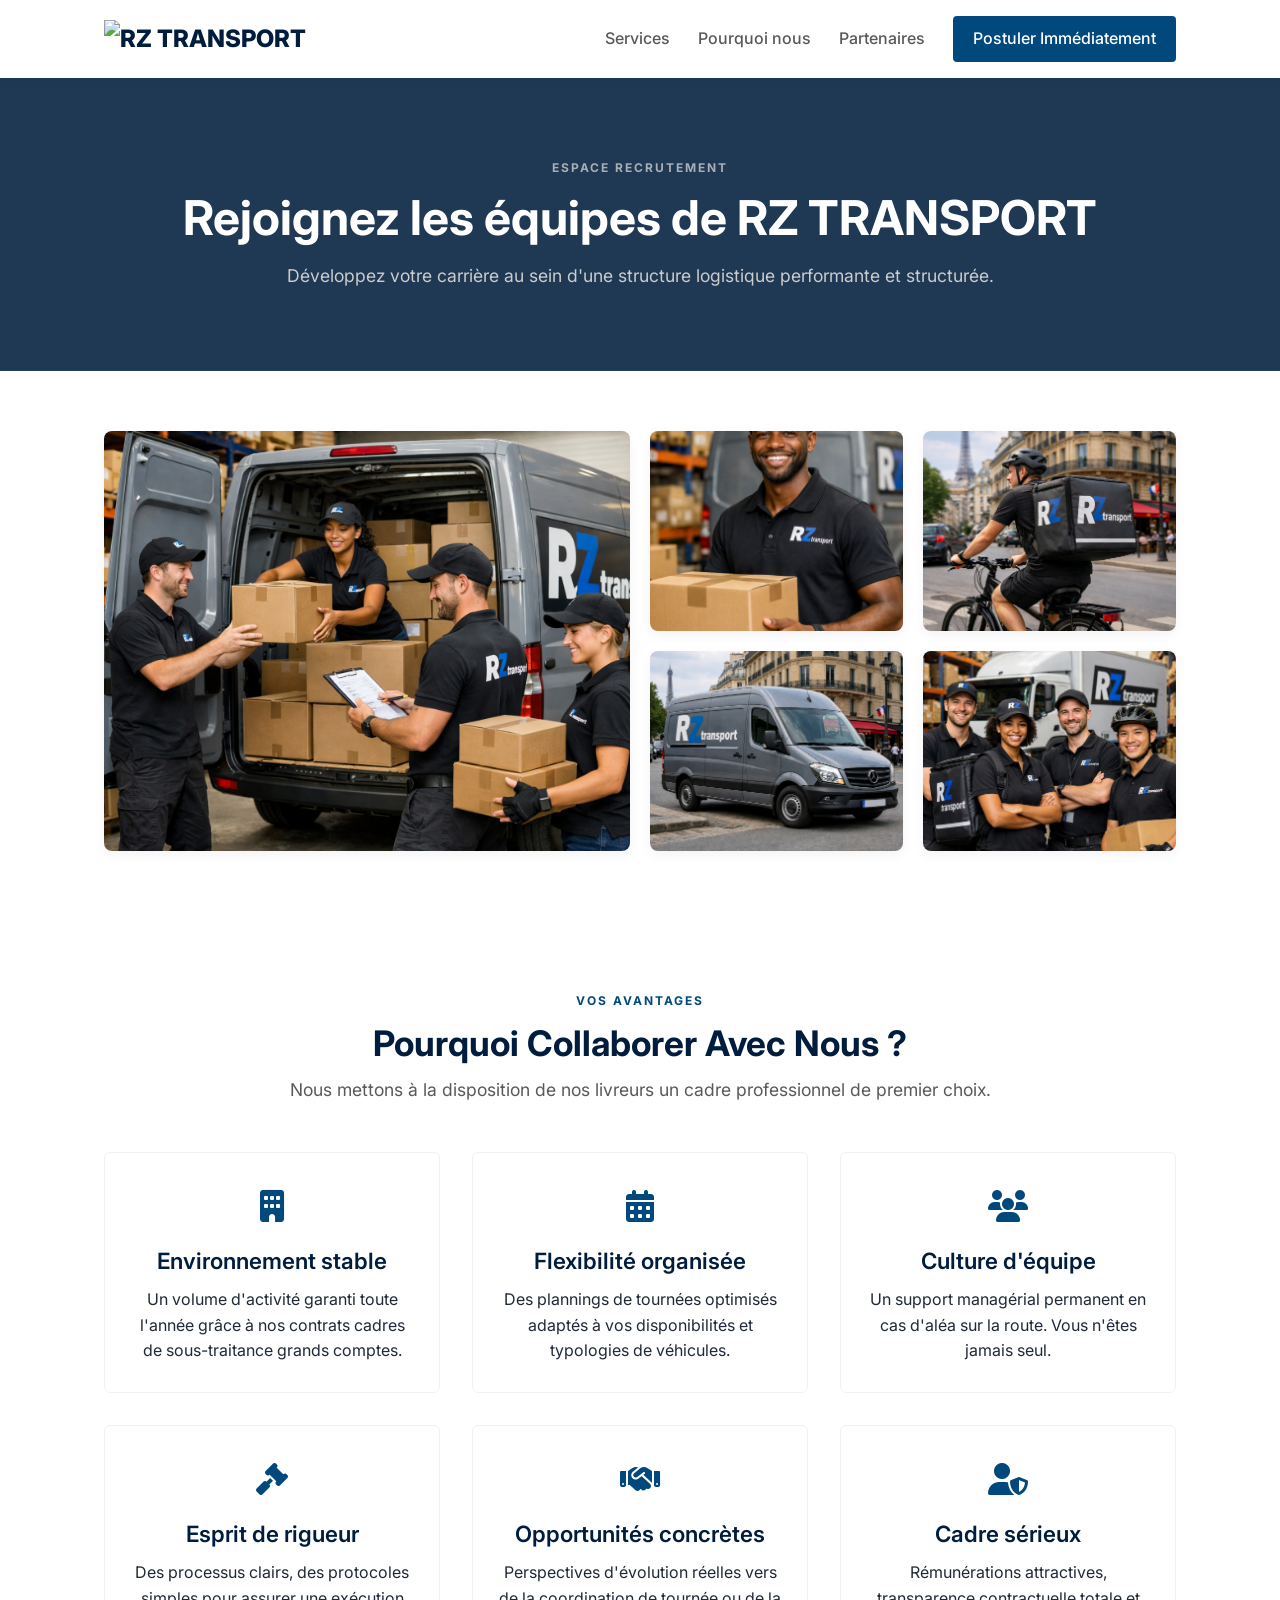
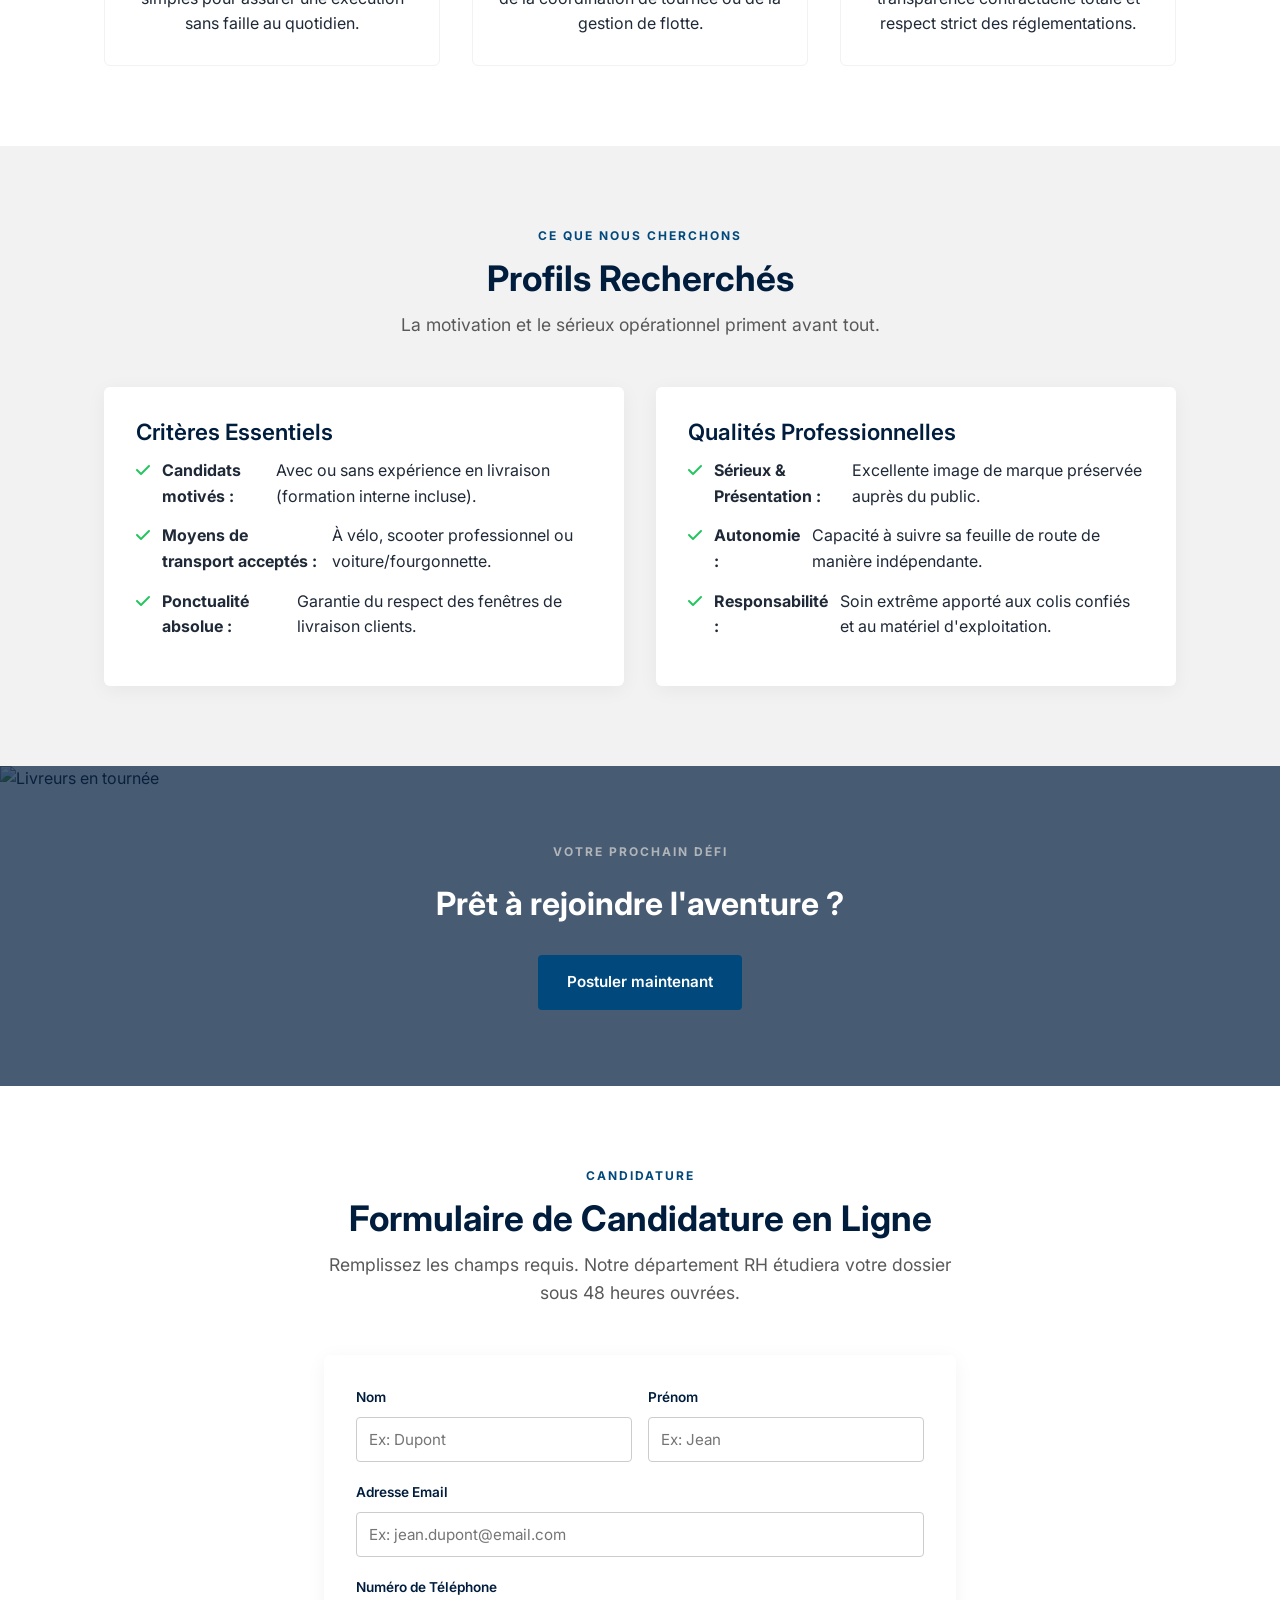
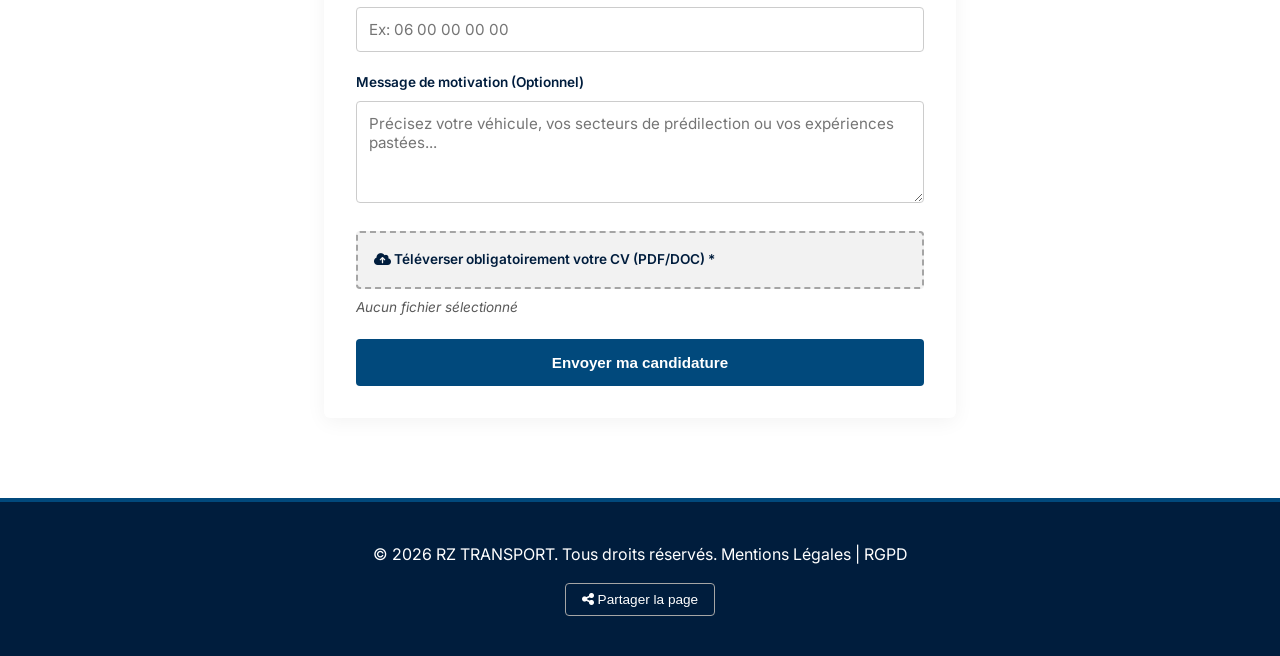
==== commit b593fe67: "com" ====
--- a/candidature.html
+++ b/candidature.html
@@ -15,25 +15,22 @@
       href="https://fonts.googleapis.com/css2?family=Inter:wght@300;400;500;600;700;800&display=swap"
       rel="stylesheet"
     />
-    <link rel="stylesheet" href="style.css" />
+    <link rel="stylesheet" href="candidature.css" />
   </head>
   <body>
     <header class="main-header">
       <div class="container header-container">
-        <a href="index.html" class="logo"><img src="logo.png" alt="RZ TRANSPORT"></span></a>
+        <a href="index.html" class="logo"><img src="logo.png" alt="RZ TRANSPORT"></a>
         <button class="menu-toggle" aria-label="Ouvrir le menu">
           <i class="fas fa-bars"></i>
         </button>
         <nav class="main-nav">
-          <div class="nav-links">
-              <a href="index.html#services" class="nav-link">Services</a>
-              <a href="index.html#pourquoi-nous" class="nav-link">Pourquoi nous</a>
-              <a href="index.html#partenaires" class="nav-link">Partenaires</a>
-              <a href="index.html#equipe" class="nav-link">Notre Équipe</a>
-          </div>
-          <div class="bouton">
-              <a href="#formulaire-recrutement" class="nav-link btn-nav-primary">Postuler Immédiatement</a>
-          </div>   
+          <a href="index.html#services" class="nav-link">Services</a>
+          <a href="index.html#pourquoi-nous" class="nav-link">Pourquoi nous</a>
+          <a href="index.html#partenaires" class="nav-link">Partenaires</a>
+          <a href="#formulaire-recrutement" class="nav-link btn-nav-primary"
+            >Postuler Immédiatement</a
+          >
         </nav>
       </div>
     </header>
@@ -53,29 +50,15 @@
       </div>
     </section>
 
+    <!-- SECTION IMAGES CORRIGÉE EN CONFIGURATION MOSAÏQUE PROPRE -->
     <section class="recruitment-images">
       <div class="container">
         <div class="recruitment-images-grid">
-          <img
-            src="https://images.unsplash.com/photo-1542393545-10f5cde2c810?auto=format&fit=crop&w=1200&q=80"
-            alt="Livreur en action"
-          />
-          <img
-            src="https://images.unsplash.com/photo-1581578731548-c64695cc6952?auto=format&fit=crop&w=600&q=80"
-            alt="Livraison colis"
-          />
-          <img
-            src="https://images.unsplash.com/photo-1558618666-fcd25c85cd64?auto=format&fit=crop&w=600&q=80"
-            alt="Livreur vélo ville"
-          />
-          <img
-            src="https://images.unsplash.com/photo-1591768793355-74d04bb6608f?auto=format&fit=crop&w=600&q=80"
-            alt="Fourgon de livraison"
-          />
-          <img
-            src="https://images.unsplash.com/photo-1568605114967-8130f3a36994?auto=format&fit=crop&w=600&q=80"
-            alt="Logistique entrepôt"
-          />
+          <img src="img9.png" alt="Livreur en action" />
+          <img src="img10.png" alt="Livraison colis" />
+          <img src="img6.png" alt="Livreur vélo ville" />
+          <img src="img2.png" alt="Fourgon de livraison" />
+          <img src="img7.png" alt="Logistique entrepôt" />
         </div>
       </div>
     </section>
@@ -292,7 +275,7 @@
               ><textarea
                 id="c_message"
                 rows="4"
-                placeholder="Précisez votre véhicule, vos secteurs de prédilection ou vos expériences passées..."
+                placeholder="Précisez votre véhicule, vos secteurs de prédilection ou vos expériences pastées..."
               ></textarea>
             </div>
             <div class="form-group file-upload-group">
@@ -354,4 +337,4 @@
 
     <script src="animations.js"></script>
   </body>
-</html>
+</html>
--- a/candidature.css
+++ b/candidature.css
@@ -0,0 +1,237 @@
+/* =====================
+   VARIABLES & RESET
+   ===================== */
+   :root {
+    --charcoal: #595959ff;
+    --grey: #7f7f7fff;
+    --silver: #a5a5a5ff;
+    --silver-2: #ccccccff;
+    --white-smoke: #f2f2f2ff;
+    --brand-main: #001d3d;
+    --brand-cta: #01497c;
+    --text-dark: #1f2937;
+    --transition-smooth: all 0.3s cubic-bezier(0.4, 0, 0.2, 1);
+  }
+  
+  * {
+    margin: 0;
+    padding: 0;
+    box-sizing: border-box;
+  }
+  
+  html {
+    scroll-behavior: smooth;
+    font-family: "Inter", sans-serif;
+    color: var(--text-dark);
+    line-height: 1.6;
+  }
+  
+  body {
+    background-color: #ffffff;
+    overflow-x: hidden;
+  }
+  
+  /* =====================
+     UTILITAIRES & TYPO
+     ===================== */
+  .container {
+    width: 100%;
+    max-width: 1200px;
+    margin: 0 auto;
+    padding: 0 5%;
+  }
+  .max-width-md { max-width: 760px; margin: 0 auto; }
+  .text-center { text-align: center; }
+  .text-light { color: #ffffff; }
+  .bg-light { background-color: var(--white-smoke); }
+  
+  .grid-2, .grid-3 {
+    display: grid;
+    grid-template-columns: 1fr;
+    gap: 32px;
+  }
+  
+  h1, h2, h3, h4 {
+    font-weight: 400;
+    line-height: 1.2;
+    color: var(--brand-main);
+  }
+  h1 { font-size: 2.2rem; margin-bottom: 16px; font-weight: 700; }
+  h2 { font-size: 1.8rem; margin-bottom: 12px; font-weight: 700; }
+  h3 { font-size: 1.4rem; margin-bottom: 12px; font-weight: 600; }
+  
+  .section-header { margin-bottom: 48px; }
+  .section-subtitle { color: var(--charcoal); font-size: 1.1rem; }
+  .section-eyebrow {
+    display: block; font-size: 0.75rem; font-weight: 700;
+    text-transform: uppercase; letter-spacing: 2px;
+    color: var(--brand-cta); margin-bottom: 12px;
+  }
+  
+  /* =====================
+     BOUTONS
+     ===================== */
+  .btn {
+    display: inline-flex; align-items: center; justify-content: center;
+    padding: 14px 28px; font-size: 0.95rem; font-weight: 600;
+    border-radius: 4px; cursor: pointer; text-decoration: none;
+    transition: var(--transition-smooth); border: 1px solid transparent;
+  }
+  .btn-primary { background-color: var(--brand-cta); color: #ffffff; }
+  .btn-primary:hover { background-color: var(--brand-main); transform: translateY(-2px); }
+  .btn-secondary { background-color: var(--silver-2); color: var(--brand-main); border-color: var(--silver-2); }
+  .btn-secondary:hover { background-color: rgba(165,165,165,0.35); border-color: var(--silver); }
+  .btn-outline-dark { border-color: rgba(0,29,61,0.5); color: var(--brand-main); background: transparent; }
+  .btn-outline-dark:hover { background-color: rgba(0,29,61,0.08); border-color: var(--brand-main); }
+  .btn-block { width: 100%; }
+  
+  /* =====================
+     HEADER & NAV
+     ===================== */
+  .main-header {
+    background-color: #ffffff; box-shadow: 0 2px 10px rgba(0, 0, 0, 0.06);
+    position: sticky; top: 0; z-index: 1000; padding: 16px 0; width: 100%;
+  }
+  .header-container { display: flex; justify-content: space-between; align-items: center; }
+  .logo { font-size: 1.5rem; font-weight: 800; color: var(--brand-main); text-decoration: none; }
+  .logo img { max-height: 40px; display: block; }
+  .menu-toggle { background: none; border: none; font-size: 1.5rem; color: var(--brand-main); cursor: pointer; }
+  
+  .main-nav {
+    display: none; flex-direction: column; position: absolute;
+    top: 100%; left: 0; width: 100%; background: #ffffff;
+    box-shadow: 0 10px 15px rgba(0, 0, 0, 0.1); gap: 16px; align-items: stretch; text-align: center;
+  }
+  .main-nav.active { display: flex; }
+  .nav-link { text-decoration: none; color: var(--charcoal); font-weight: 500; transition: var(--transition-smooth); }
+  .nav-link:hover { color: var(--brand-main); }
+  .btn-nav-primary { padding: 10px 20px; border-radius: 4px; background: var(--brand-cta); color: #ffffff; }
+  .btn-nav-primary:hover { background: var(--brand-main); color: #ffffff;}
+  
+  /* =====================
+     FORMULAIRES
+     ===================== */
+  .form-group { margin-bottom: 20px; }
+  .form-group label { display: block; font-size: 0.85rem; font-weight: 600; margin-bottom: 8px; color: var(--brand-main); }
+  .form-group input, .form-group textarea {
+    width: 100%; padding: 12px; border: 1px solid var(--silver-2);
+    border-radius: 4px; font-family: inherit; font-size: 0.95rem; transition: var(--transition-smooth);
+  }
+  .form-group input:focus, .form-group textarea:focus {
+    outline: none; border-color: var(--brand-cta); box-shadow: 0 0 0 3px rgba(1, 73, 124, 0.1);
+  }
+  
+  /* =====================
+     PAGE RECRUTEMENT & MOSAÏQUE D'IMAGES
+     ===================== */
+  .page-title-section {
+    background: linear-gradient(rgba(0, 29, 61, 0.88), rgba(0, 29, 61, 0.88)), url("https://images.unsplash.com/photo-1508962914676-134849a727f0?auto=format&fit=crop&w=1200&q=80");
+    background-size: cover; background-position: center; padding: 80px 0;
+  }
+  .page-title-section h1 { color: #ffffff; }
+  .page-title-section .lead { color: var(--silver-2); font-size: 1.1rem; margin-top: 12px; }
+  
+  /* Section Galerie d'images nettoyée et optimisée */
+  .recruitment-images { 
+    padding: 60px 0; 
+    background-color: #ffffff; 
+  }
+  
+  /* Base Mobile : Grille simple à 2 colonnes */
+  .recruitment-images-grid { 
+    display: grid; 
+    grid-template-columns: repeat(2, 1fr); 
+    gap: 16px; 
+  }
+  .recruitment-images-grid img { 
+    width: 100%; 
+    height: 180px; 
+    object-fit: cover; 
+    border-radius: 8px; 
+    box-shadow: 0 4px 12px rgba(0,0,0,0.05);
+    transition: var(--transition-smooth); 
+  }
+  .recruitment-images-grid img:hover { 
+    transform: translateY(-4px);
+    box-shadow: 0 8px 20px rgba(0,0,0,0.12);
+  }
+  /* Sur mobile, la première image prend toute la largeur */
+  .recruitment-images-grid img:first-child { 
+    grid-column: span 2; 
+    height: 240px; 
+  }
+  
+  /* =====================
+     RESTE DES SECTIONS
+     ===================== */
+  .benefits-recruitment { padding: 80px 0; }
+  .benefit-box {
+    padding: 28px 24px; border-radius: 6px; background: #ffffff;
+    border: 1px solid var(--white-smoke); transition: var(--transition-smooth);
+  }
+  .benefit-box:hover { box-shadow: 0 10px 25px rgba(0, 0, 0, 0.07); transform: translateY(-3px); }
+  .benefit-icon { font-size: 2rem; color: var(--brand-cta); margin-bottom: 16px; }
+  
+  .profiles-section { padding: 80px 0; }
+  .profile-card { background: #ffffff; padding: 32px; border-radius: 6px; box-shadow: 0 4px 20px rgba(0, 0, 0, 0.05); }
+  .criteria-list { list-style: none; }
+  .criteria-list li { display: flex; gap: 12px; margin-bottom: 14px; align-items: flex-start; }
+  .criteria-list li i { color: #22c55e; margin-top: 4px; }
+  
+  .recruitment-form-section { padding: 80px 0; }
+  .contact-form-wrapper { background: #ffffff; padding: 32px; border-radius: 6px; box-shadow: 0 4px 20px rgba(0, 0, 0, 0.05); }
+  .file-upload-group input[type="file"] { display: none; }
+  .file-label { display: flex; align-items: center; justify-content: center; gap: 12px; padding: 16px; background: var(--white-smoke); border: 2px dashed var(--silver); border-radius: 4px; cursor: pointer; transition: var(--transition-smooth); }
+  .file-label:hover { background: var(--silver-2); }
+  .file-name-display { display: block; margin-top: 8px; font-size: 0.85rem; color: var(--charcoal); font-style: italic; }
+  
+  /* =====================
+     FOOTER & MODAL
+     ===================== */
+  .main-footer { background: var(--brand-main); padding: 40px 0; border-top: 4px solid var(--brand-cta); }
+  .btn-share-trigger { background: transparent; border: 1px solid var(--silver); color: #ffffff; padding: 8px 16px; font-size: 0.85rem; border-radius: 4px; cursor: pointer; margin-top: 16px; transition: var(--transition-smooth); }
+  .btn-share-trigger:hover { background: #ffffff; color: var(--brand-main); }
+  
+  .modal-overlay { position: fixed; inset: 0; background: rgba(0, 0, 0, 0.6); z-index: 2000; display: none; align-items: center; justify-content: center; padding: 20px; backdrop-filter: blur(4px); }
+  .modal-overlay.active { display: flex; }
+  .modal-card { background: #ffffff; width: 100%; max-width: 440px; padding: 32px; border-radius: 6px; position: relative; text-align: center; }
+  .modal-close { position: absolute; top: 16px; right: 16px; background: none; border: none; font-size: 1.2rem; cursor: pointer; }
+  .qr-container { width: 160px; height: 160px; margin: 0 auto 24px auto; background: var(--white-smoke); display: flex; align-items: center; justify-content: center; border: 1px solid var(--silver-2); }
+  .qr-container img { width: 100%; height: 100%; object-fit: contain; }
+  .share-link-box { display: flex; gap: 8px; margin-bottom: 16px; }
+  .share-link-box input { flex: 1; padding: 10px; border: 1px solid var(--silver-2); border-radius: 4px; background: var(--white-smoke); }
+  
+  .reveal { opacity: 0; transform: translateY(20px); transition: opacity 0.6s ease-out, transform 0.6s ease-out; }
+  .reveal.visible { opacity: 1; transform: translateY(0); }
+  
+  /* =====================
+     DESKTOP RESPONSIVE
+     ===================== */
+  @media (min-width: 768px) {
+    h1 { font-size: 3rem; }
+    h2 { font-size: 2.2rem; }
+    .grid-2 { grid-template-columns: repeat(2, 1fr); }
+    .grid-3 { grid-template-columns: repeat(3, 1fr); }
+    .grid-2-form { display: grid; grid-template-columns: repeat(2, 1fr); gap: 16px; }
+    
+    .menu-toggle { display: none; }
+    .main-nav { display: flex; position: static; flex-direction: row; width: auto; box-shadow: none; align-items: center; flex: 1; justify-content: flex-end; gap: 28px; }
+    
+    /* Superbe mosaïque asymétrique 4 colonnes sur ordinateur */
+    .recruitment-images-grid { 
+      grid-template-columns: repeat(4, 1fr); 
+      grid-auto-rows: 200px; /* Chaque bloc de ligne fait exactement 200px */
+      gap: 20px; 
+    }
+    
+    .recruitment-images-grid img { 
+      height: 100%; /* S'adapte parfaitement à la taille de sa cellule de grille */
+    }
+  
+    /* L'image principale prend 2 colonnes de large ET 2 lignes de haut */
+    .recruitment-images-grid img:first-child { 
+      grid-column: span 2; 
+      grid-row: span 2; 
+      height: 100%;
+    }
+  }
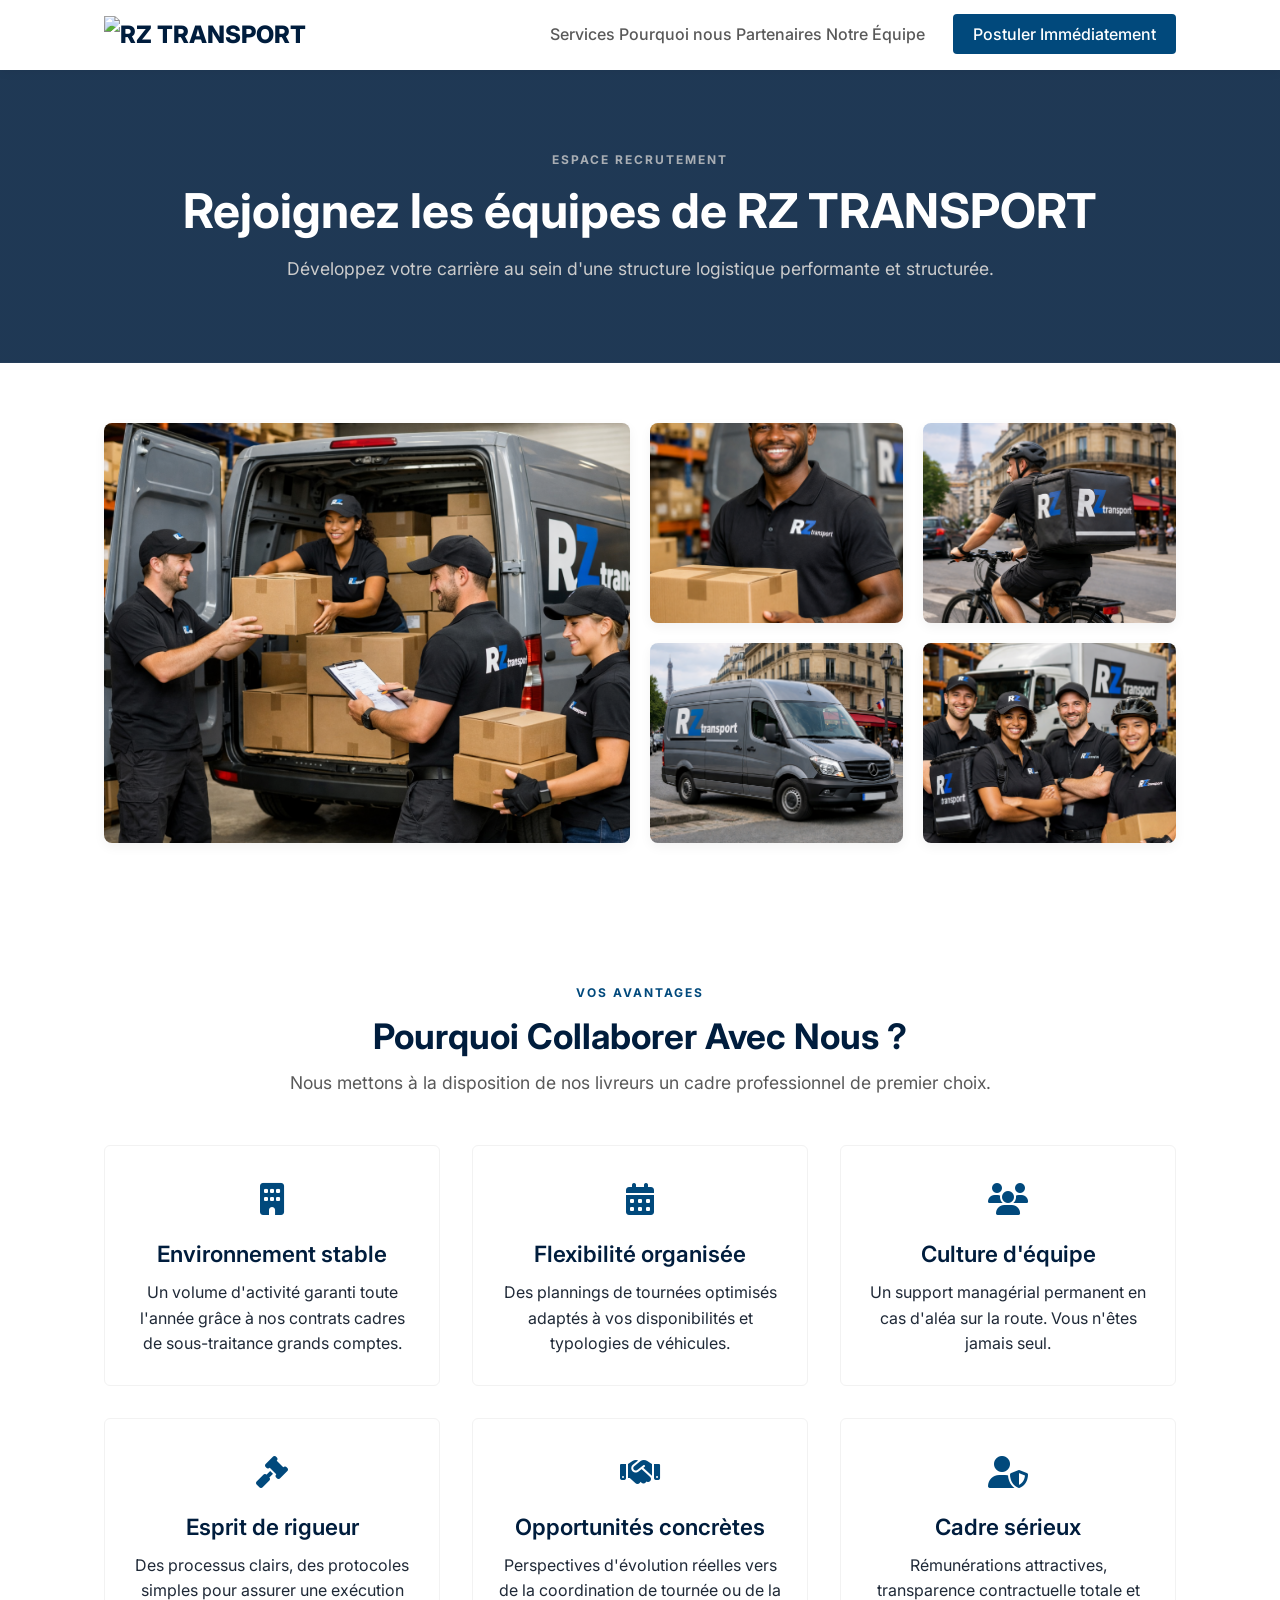
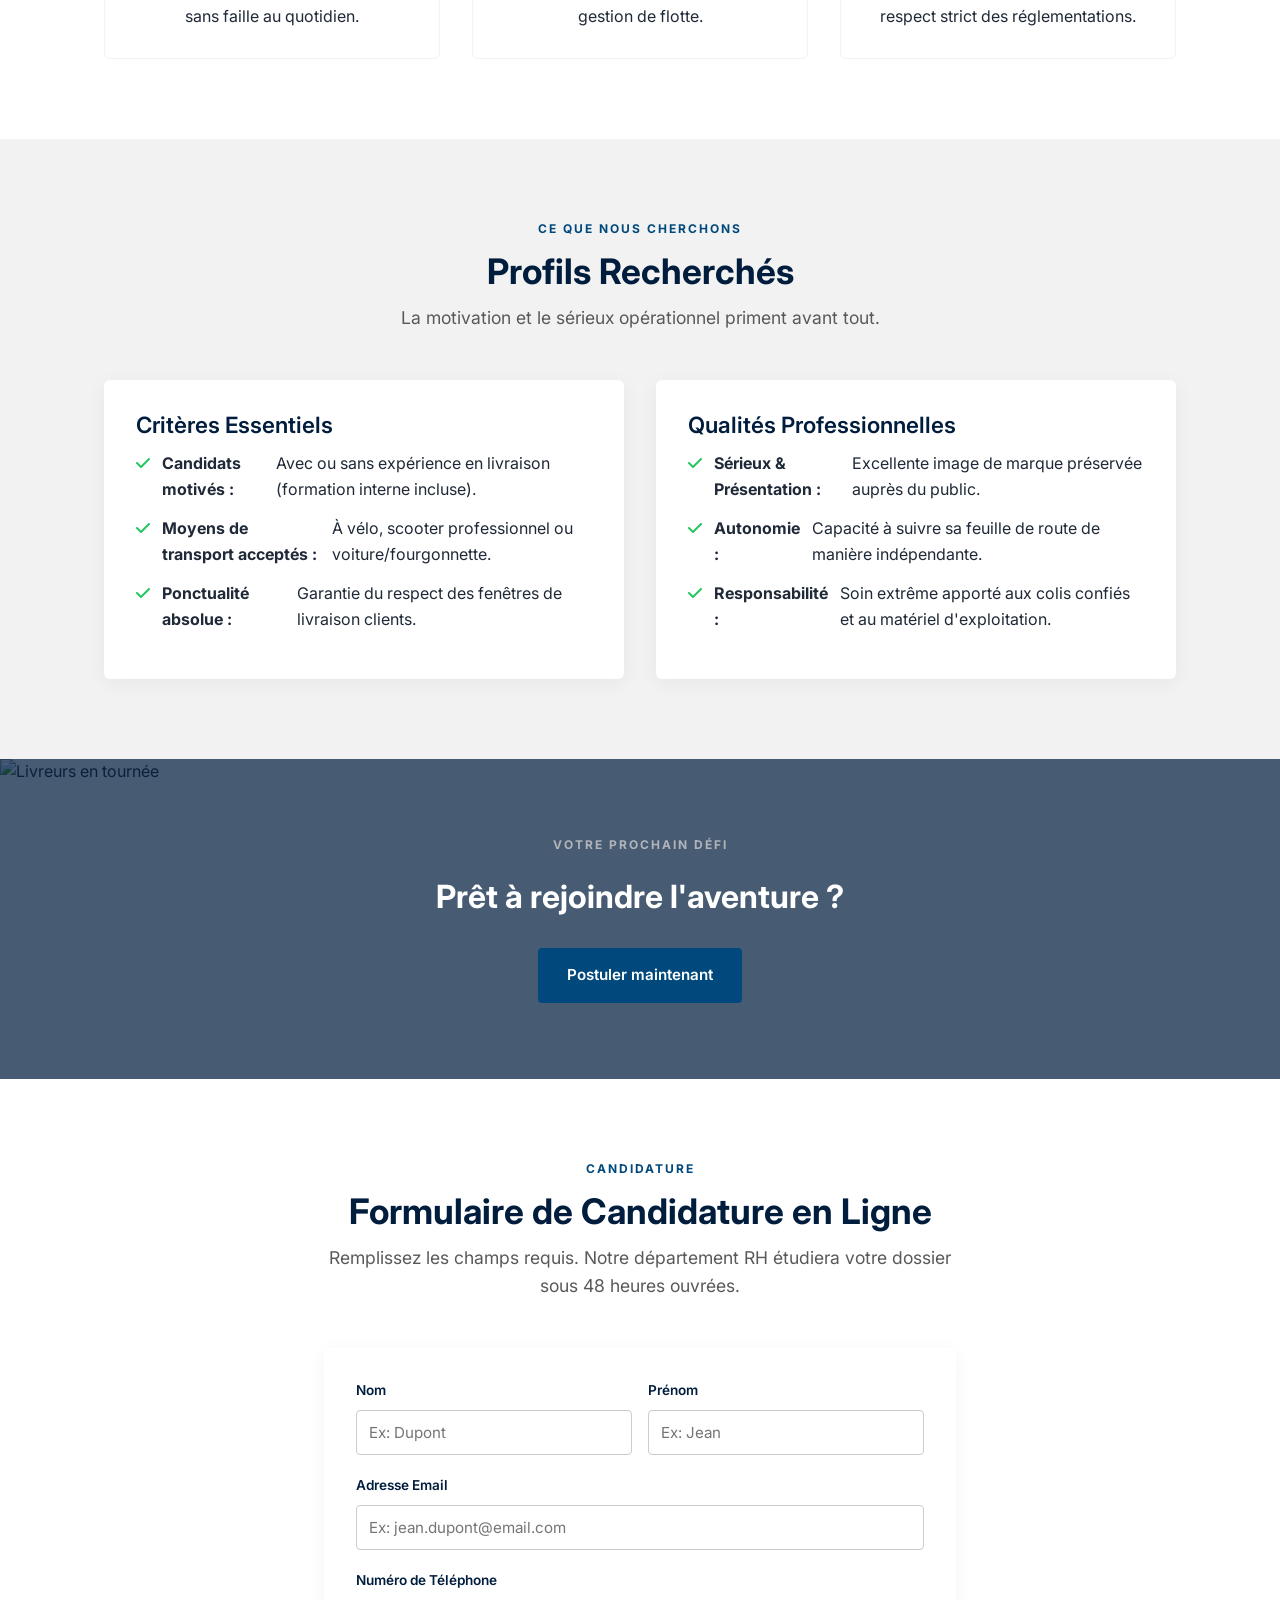
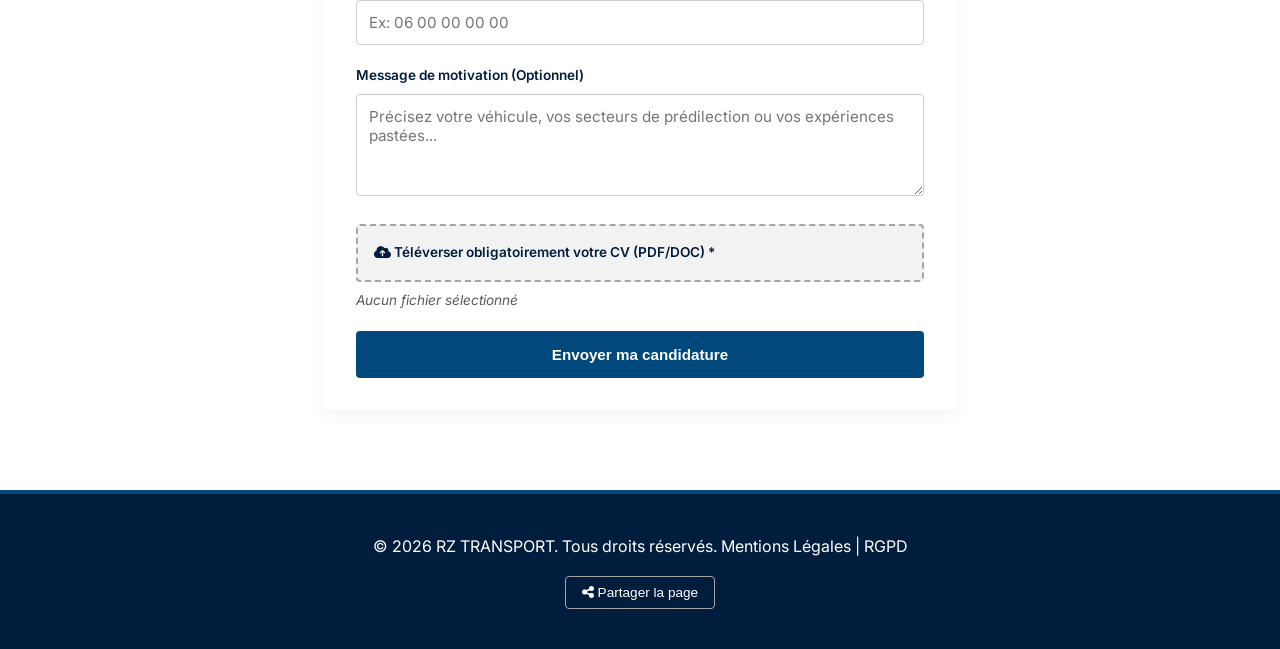
==== commit 81c9f0e0: "Merge branch 'main' of https://github.com/Laza-adina/rz-test-2-" ====
--- a/candidature.html
+++ b/candidature.html
@@ -25,12 +25,15 @@
           <i class="fas fa-bars"></i>
         </button>
         <nav class="main-nav">
-          <a href="index.html#services" class="nav-link">Services</a>
-          <a href="index.html#pourquoi-nous" class="nav-link">Pourquoi nous</a>
-          <a href="index.html#partenaires" class="nav-link">Partenaires</a>
-          <a href="#formulaire-recrutement" class="nav-link btn-nav-primary"
-            >Postuler Immédiatement</a
-          >
+          <div class="nav-links">
+              <a href="index.html#services" class="nav-link">Services</a>
+              <a href="index.html#pourquoi-nous" class="nav-link">Pourquoi nous</a>
+              <a href="index.html#partenaires" class="nav-link">Partenaires</a>
+              <a href="index.html#equipe" class="nav-link">Notre Équipe</a>
+          </div>
+          <div class="bouton">
+              <a href="#formulaire-recrutement" class="nav-link btn-nav-primary">Postuler Immédiatement</a>
+          </div>   
         </nav>
       </div>
     </header>
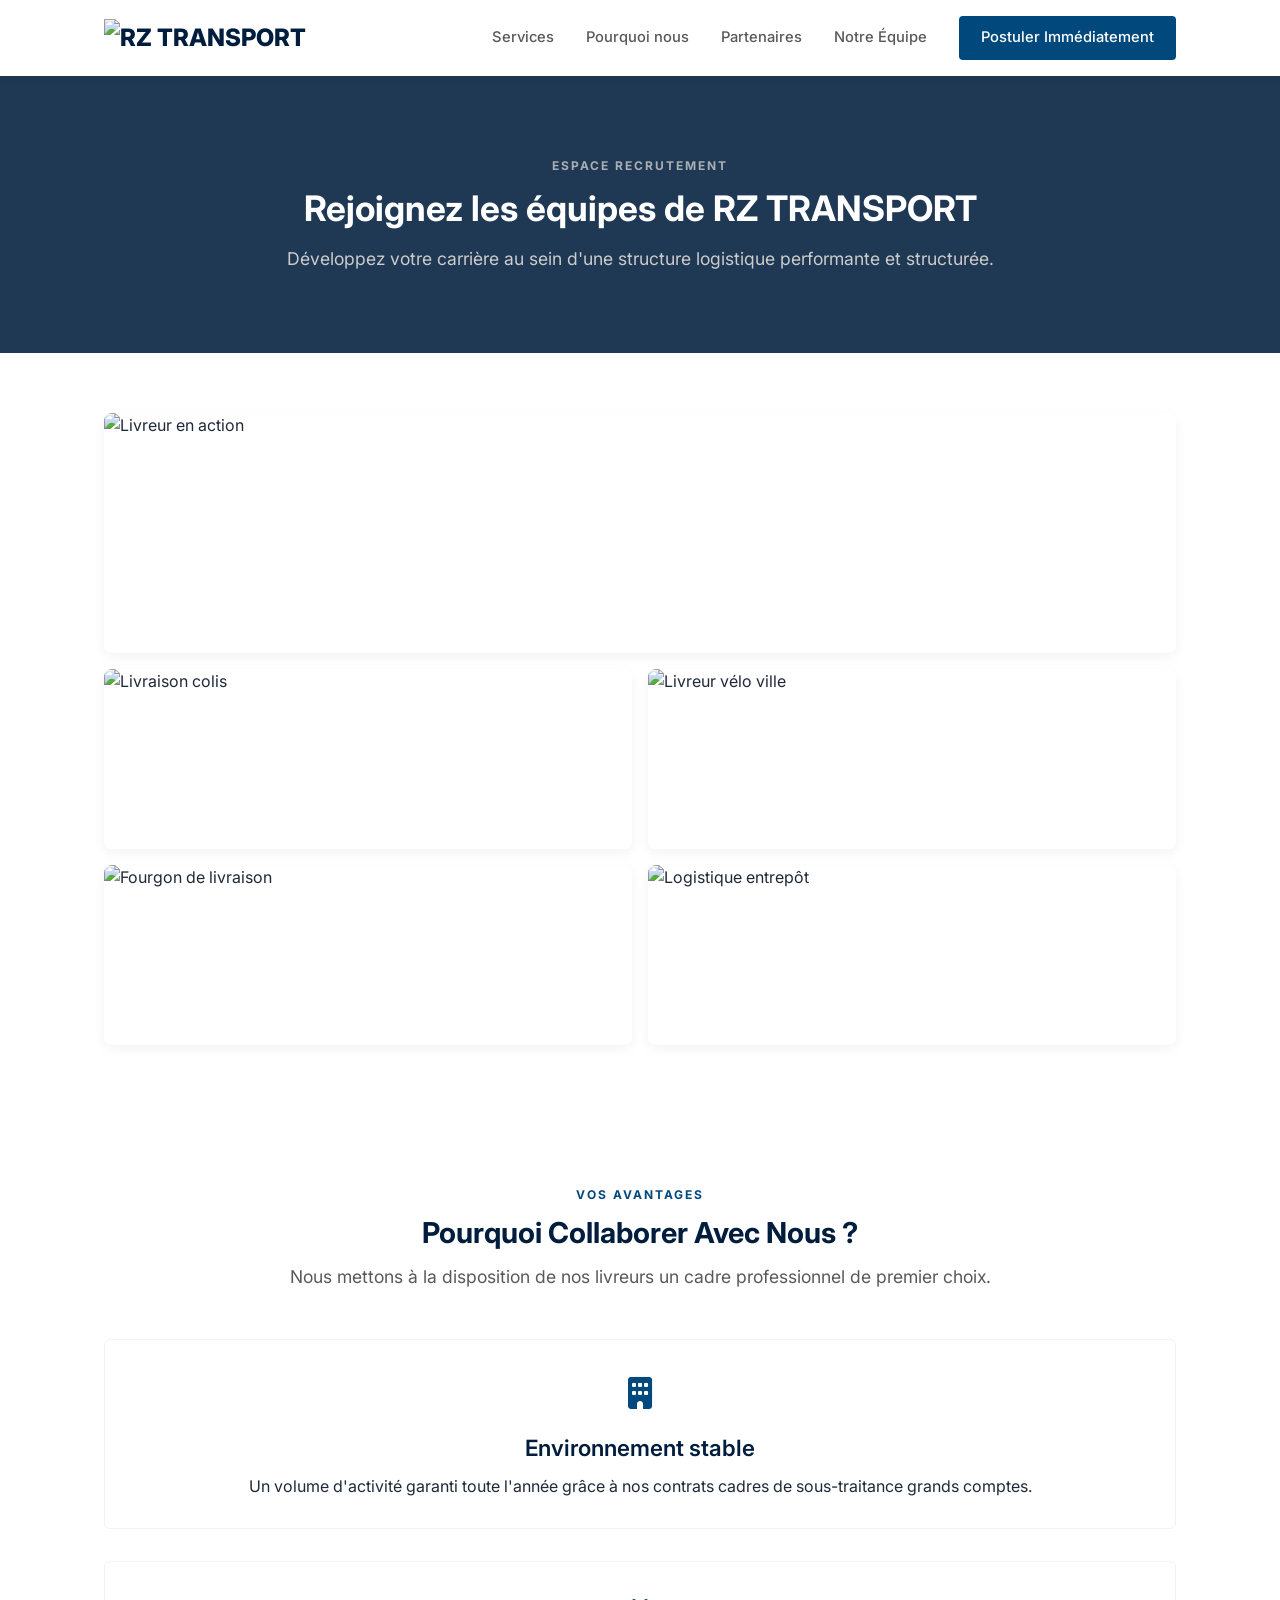
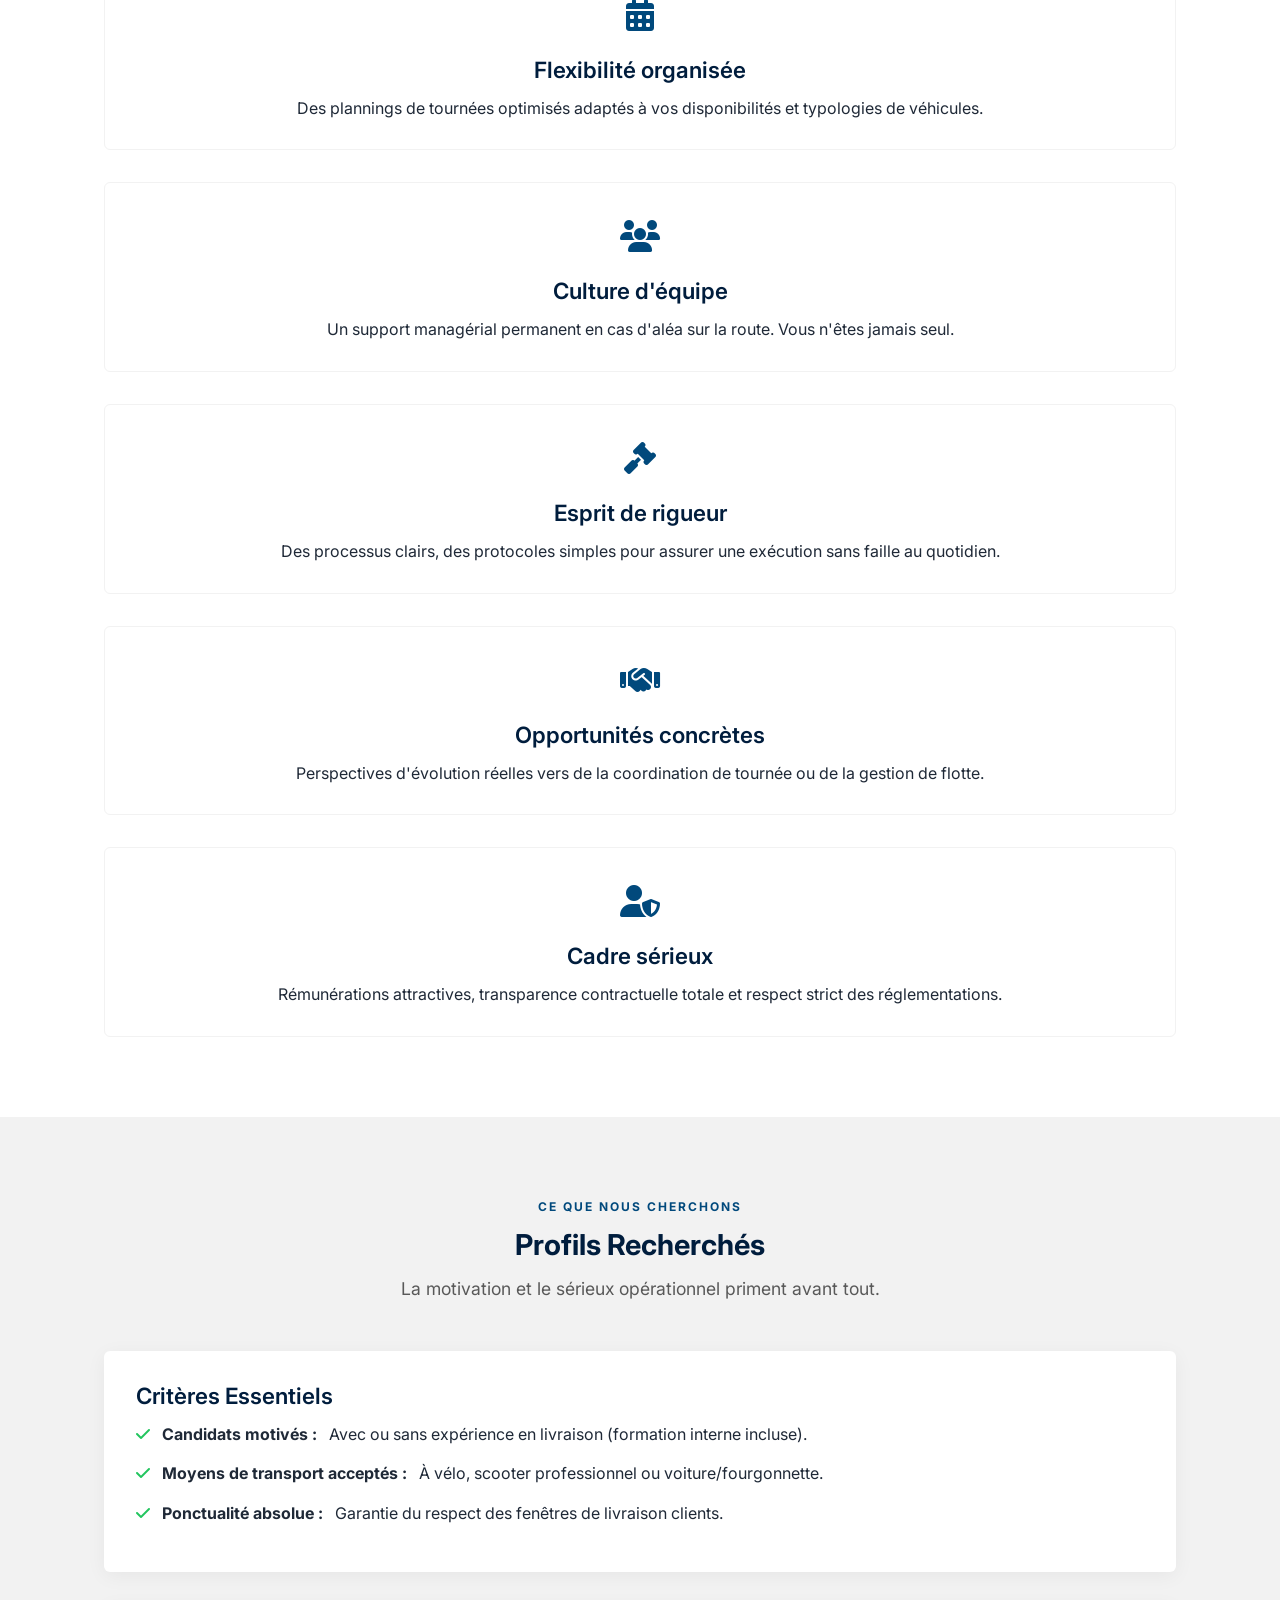
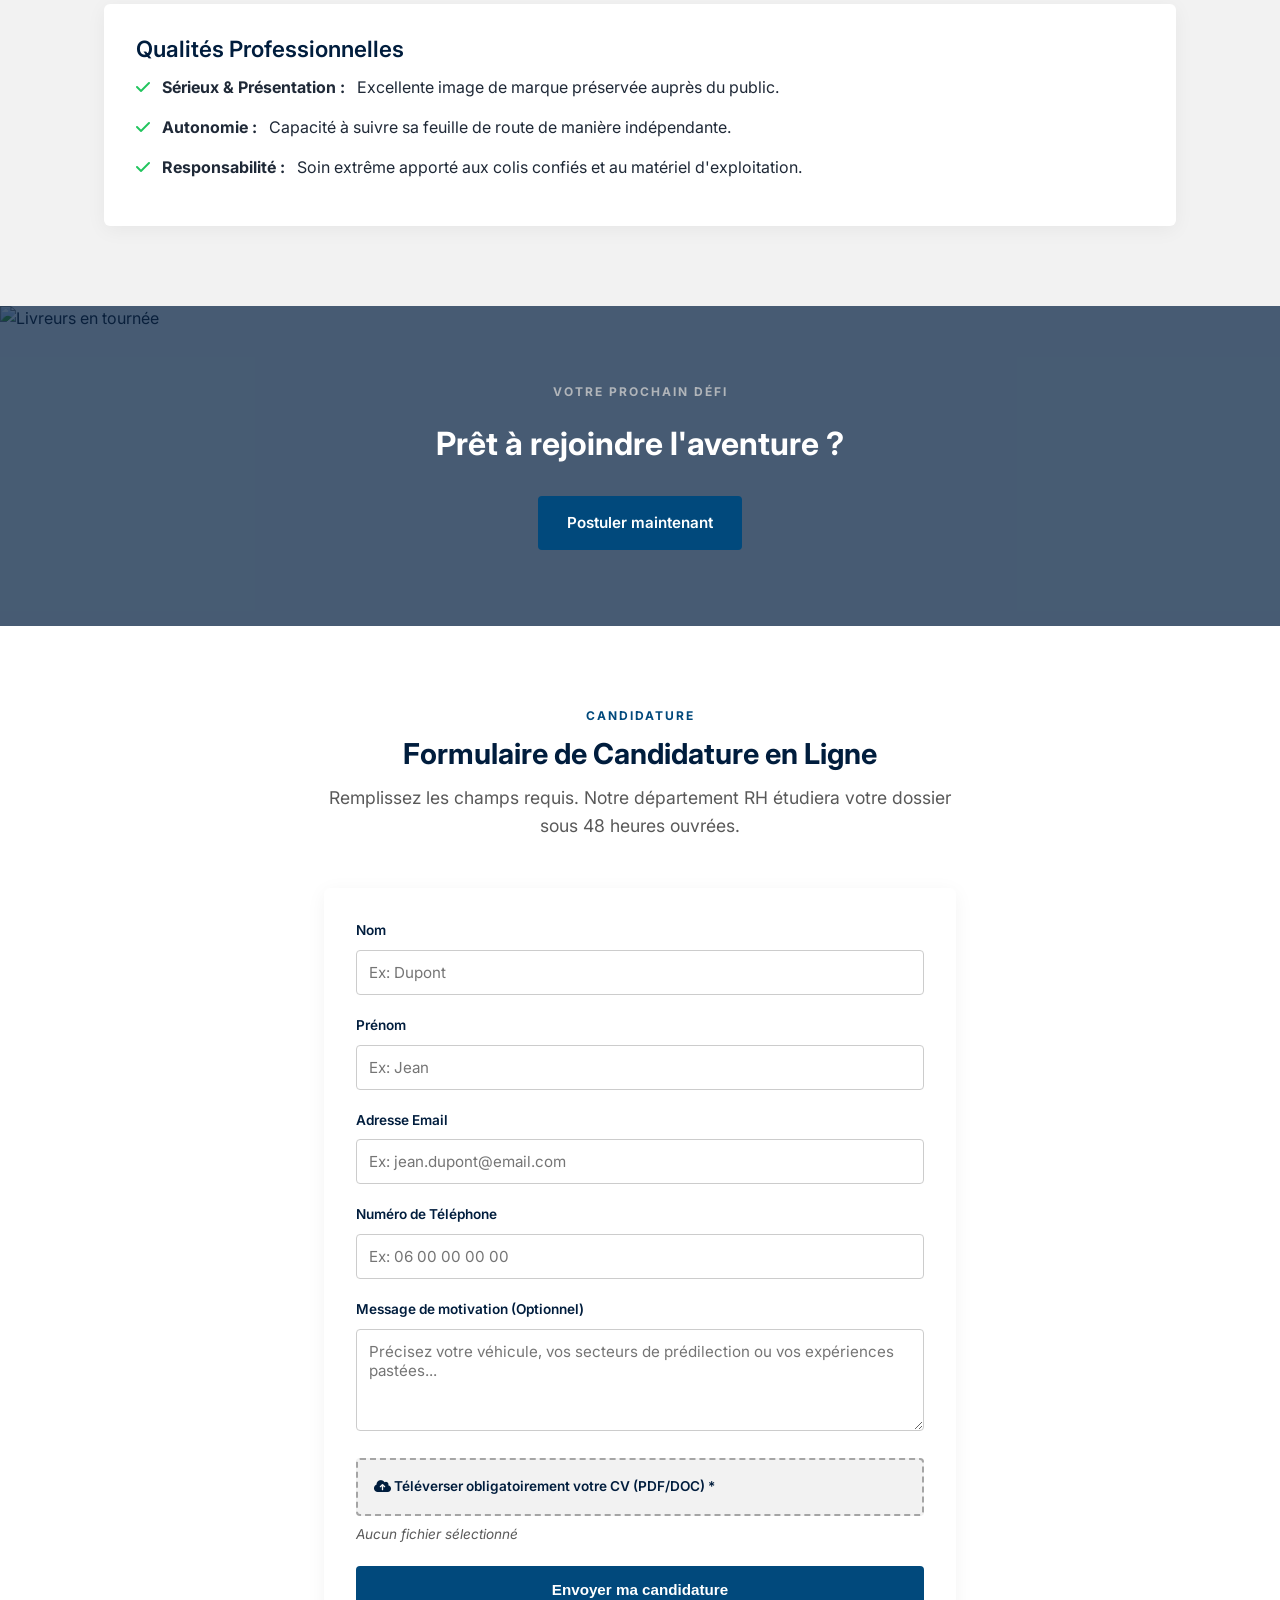
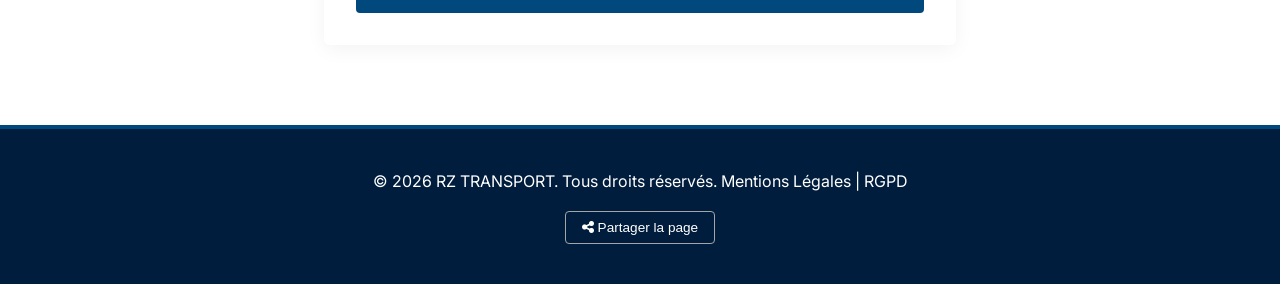
==== commit 5308b4bf: "qwer" ====
--- a/candidature.html
+++ b/candidature.html
@@ -57,11 +57,11 @@
     <section class="recruitment-images">
       <div class="container">
         <div class="recruitment-images-grid">
-          <img src="img9.png" alt="Livreur en action" />
-          <img src="img10.png" alt="Livraison colis" />
-          <img src="img6.png" alt="Livreur vélo ville" />
-          <img src="img2.png" alt="Fourgon de livraison" />
-          <img src="img7.png" alt="Logistique entrepôt" />
+          <img src="https://res.cloudinary.com/dcmnototc/image/upload/v1779806440/img10_luf9oa.png" alt="Livreur en action" />
+          <img src="https://res.cloudinary.com/dcmnototc/image/upload/v1779806437/img1_zdjmxo.png" alt="Livraison colis" />
+          <img src="https://res.cloudinary.com/dcmnototc/image/upload/v1779806437/img5_qw5p3s.png" alt="Livreur vélo ville" />
+          <img src="https://res.cloudinary.com/dcmnototc/image/upload/v1779806441/img8_sydwbv.png" alt="Fourgon de livraison" />
+          <img src="https://res.cloudinary.com/dcmnototc/image/upload/v1779806436/img6_jftfdi.png" alt="Logistique entrepôt" />
         </div>
       </div>
     </section>
--- a/candidature.css
+++ b/candidature.css
@@ -207,31 +207,56 @@
   /* =====================
      DESKTOP RESPONSIVE
      ===================== */
-  @media (min-width: 768px) {
-    h1 { font-size: 3rem; }
-    h2 { font-size: 2.2rem; }
-    .grid-2 { grid-template-columns: repeat(2, 1fr); }
-    .grid-3 { grid-template-columns: repeat(3, 1fr); }
-    .grid-2-form { display: grid; grid-template-columns: repeat(2, 1fr); gap: 16px; }
-    
-    .menu-toggle { display: none; }
-    .main-nav { display: flex; position: static; flex-direction: row; width: auto; box-shadow: none; align-items: center; flex: 1; justify-content: flex-end; gap: 28px; }
-    
-    /* Superbe mosaïque asymétrique 4 colonnes sur ordinateur */
-    .recruitment-images-grid { 
-      grid-template-columns: repeat(4, 1fr); 
-      grid-auto-rows: 200px; /* Chaque bloc de ligne fait exactement 200px */
-      gap: 20px; 
-    }
-    
-    .recruitment-images-grid img { 
-      height: 100%; /* S'adapte parfaitement à la taille de sa cellule de grille */
-    }
-  
-    /* L'image principale prend 2 colonnes de large ET 2 lignes de haut */
-    .recruitment-images-grid img:first-child { 
-      grid-column: span 2; 
-      grid-row: span 2; 
-      height: 100%;
-    }
-  }+     @media (min-width: 768px) {
+      .menu-toggle { display: none; }
+    
+      .main-nav {
+        display: flex;
+        position: static;
+        flex-direction: row;
+        width: auto;
+        box-shadow: none;
+        background: transparent;
+        padding: 0;
+        align-items: center;
+        flex: 1;
+        justify-content: flex-end;
+        gap: 0;
+      }
+    
+      .nav-links {
+        display: flex;
+        flex-direction: row;
+        align-items: center;
+        gap: 32px;
+        margin-right: 32px; /* espace entre les liens et le bouton */
+      }
+    
+      .bouton {
+        display: flex;
+        flex-direction: row;
+        align-items: center;
+        gap: 12px;
+      }
+    
+      .bouton .nav-link {
+        width: auto;
+        display: inline-flex;
+      }
+    
+      .nav-link {
+        font-size: 0.92rem;
+        font-weight: 500;
+        color: var(--charcoal);
+        padding: 0;
+        white-space: nowrap;
+      }
+    
+      .btn-nav-primary {
+        padding: 10px 22px;
+        border-radius: 4px;
+        background: var(--brand-cta);
+        color: #ffffff;
+        white-space: nowrap;
+      }
+    }
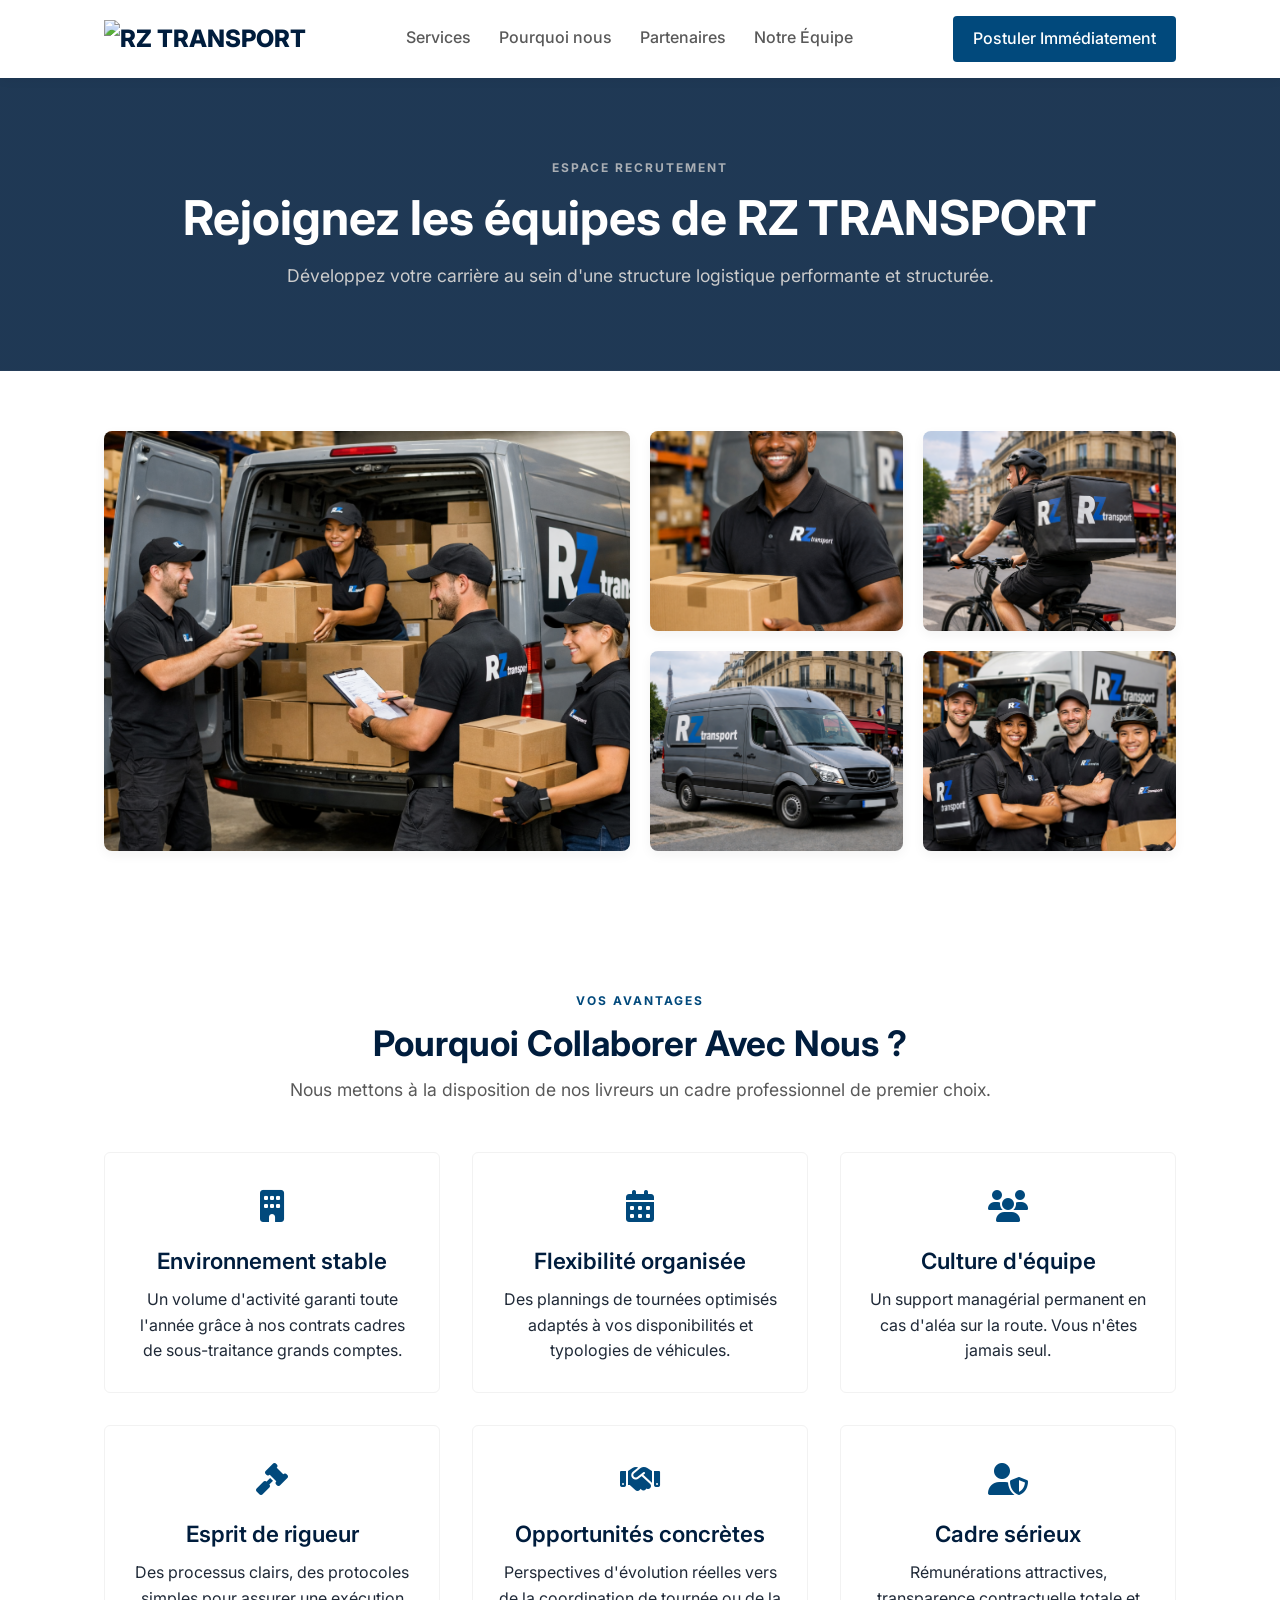
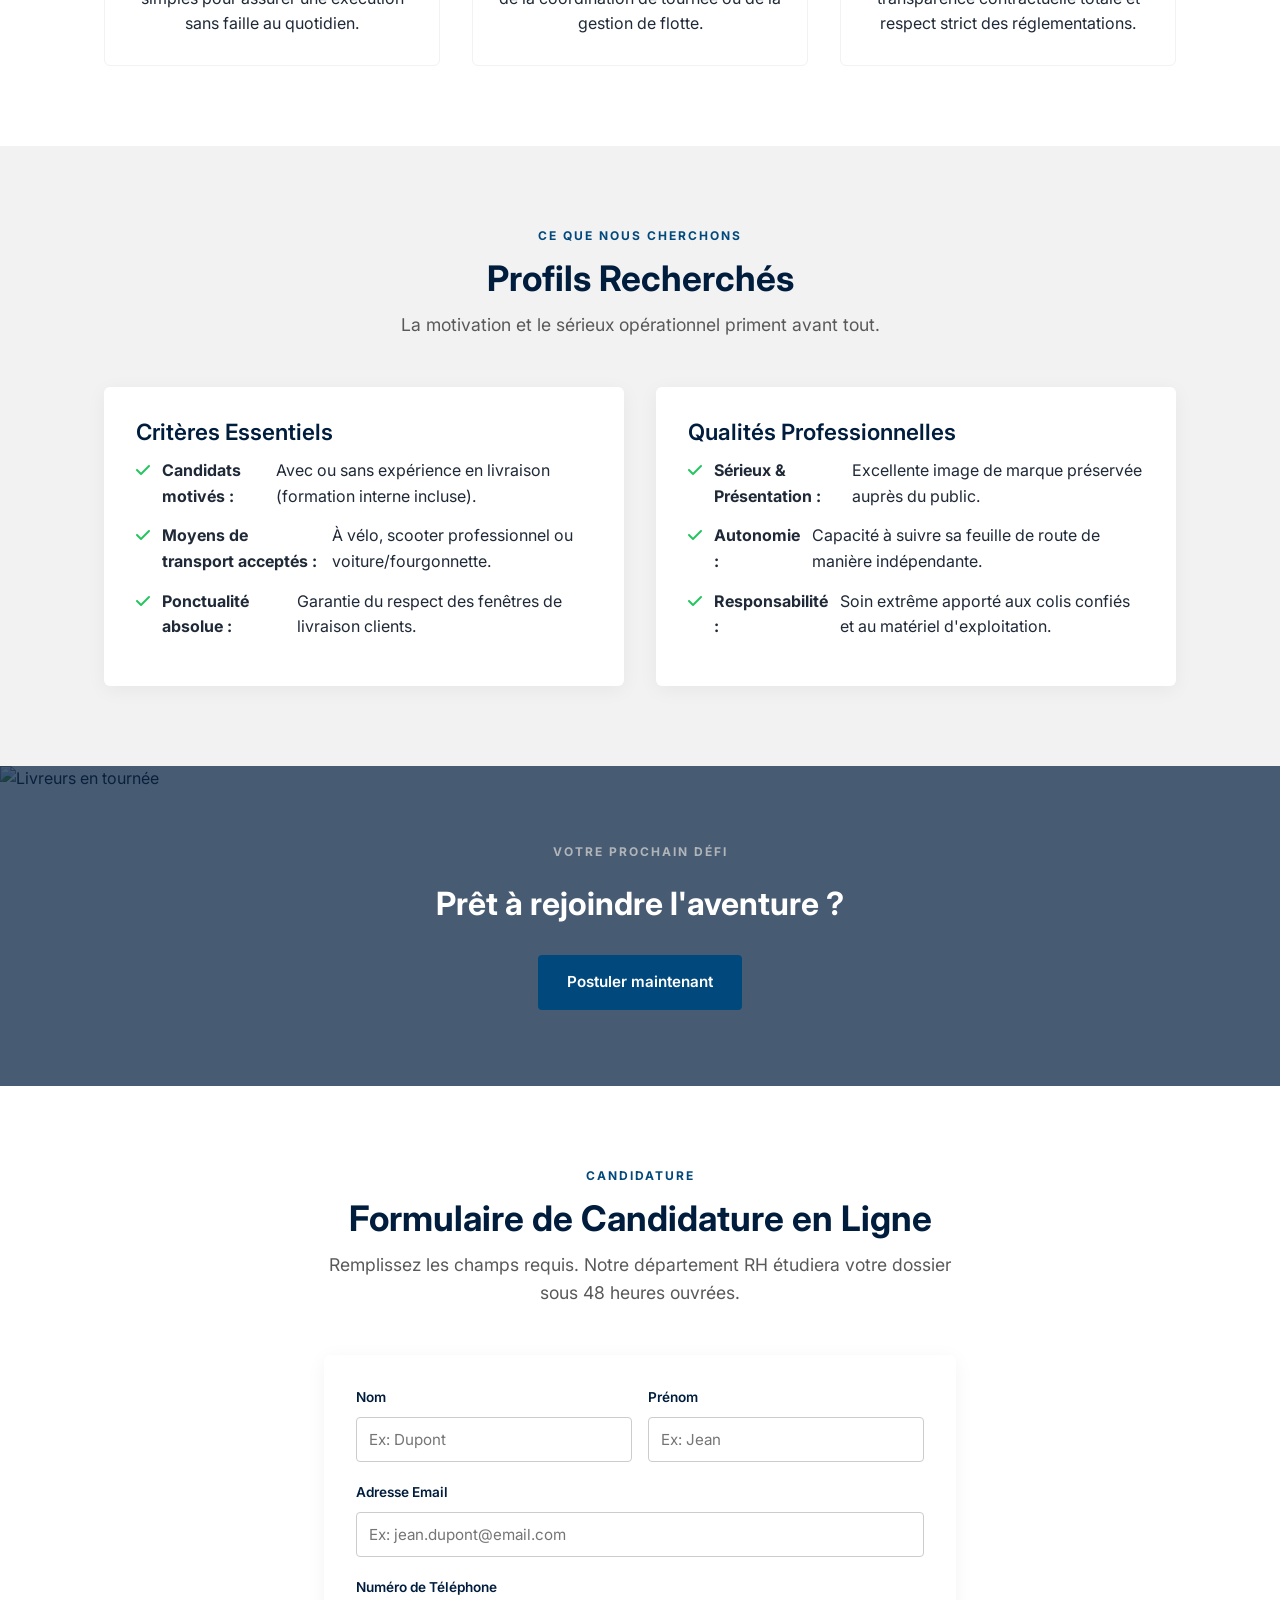
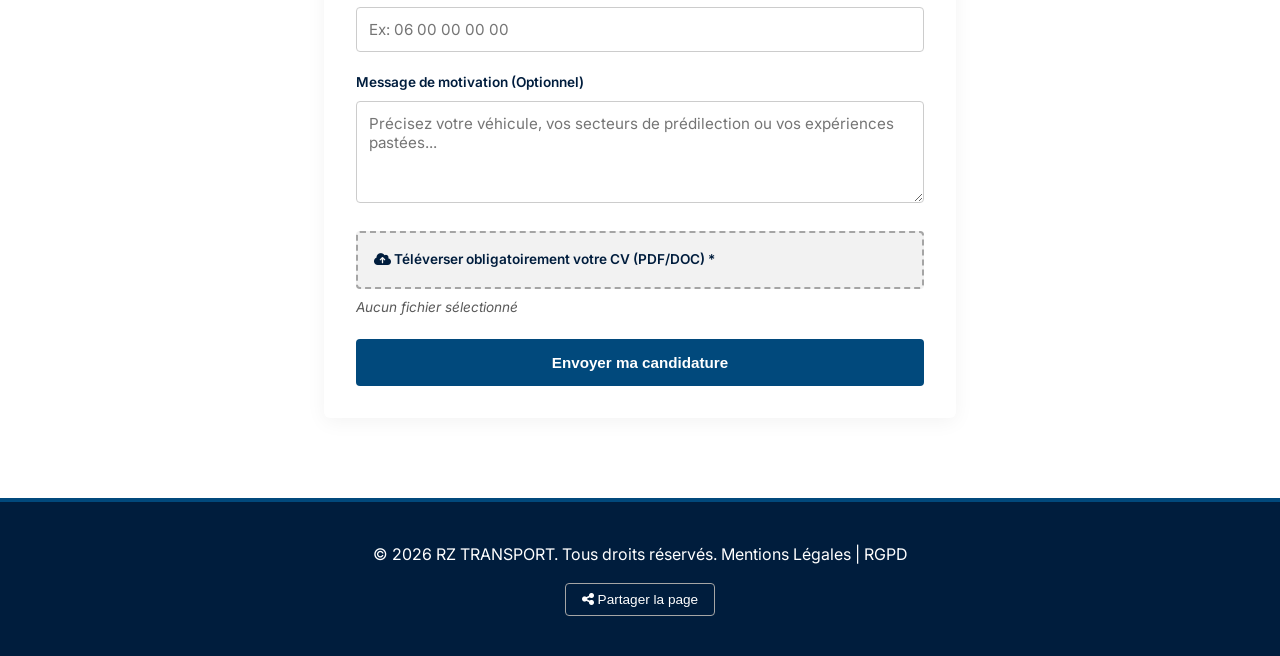
==== commit d68101cf: "correction menu candidature" ====
--- a/candidature.html
+++ b/candidature.html
@@ -20,20 +20,26 @@
   <body>
     <header class="main-header">
       <div class="container header-container">
-        <a href="index.html" class="logo"><img src="logo.png" alt="RZ TRANSPORT"></a>
+        <a href="index.html" class="logo"
+          ><img src="logo.png" alt="RZ TRANSPORT"
+        /></a>
         <button class="menu-toggle" aria-label="Ouvrir le menu">
           <i class="fas fa-bars"></i>
         </button>
         <nav class="main-nav">
           <div class="nav-links">
-              <a href="index.html#services" class="nav-link">Services</a>
-              <a href="index.html#pourquoi-nous" class="nav-link">Pourquoi nous</a>
-              <a href="index.html#partenaires" class="nav-link">Partenaires</a>
-              <a href="index.html#equipe" class="nav-link">Notre Équipe</a>
+            <a href="index.html#services" class="nav-link">Services</a>
+            <a href="index.html#pourquoi-nous" class="nav-link"
+              >Pourquoi nous</a
+            >
+            <a href="index.html#partenaires" class="nav-link">Partenaires</a>
+            <a href="index.html#equipe" class="nav-link">Notre Équipe</a>
           </div>
           <div class="bouton">
-              <a href="#formulaire-recrutement" class="nav-link btn-nav-primary">Postuler Immédiatement</a>
-          </div>   
+            <a href="#formulaire-recrutement" class="nav-link btn-nav-primary"
+              >Postuler Immédiatement</a
+            >
+          </div>
         </nav>
       </div>
     </header>
@@ -57,11 +63,11 @@
     <section class="recruitment-images">
       <div class="container">
         <div class="recruitment-images-grid">
-          <img src="https://res.cloudinary.com/dcmnototc/image/upload/v1779806440/img10_luf9oa.png" alt="Livreur en action" />
-          <img src="https://res.cloudinary.com/dcmnototc/image/upload/v1779806437/img1_zdjmxo.png" alt="Livraison colis" />
-          <img src="https://res.cloudinary.com/dcmnototc/image/upload/v1779806437/img5_qw5p3s.png" alt="Livreur vélo ville" />
-          <img src="https://res.cloudinary.com/dcmnototc/image/upload/v1779806441/img8_sydwbv.png" alt="Fourgon de livraison" />
-          <img src="https://res.cloudinary.com/dcmnototc/image/upload/v1779806436/img6_jftfdi.png" alt="Logistique entrepôt" />
+          <img src="img9.png" alt="Livreur en action" />
+          <img src="img10.png" alt="Livraison colis" />
+          <img src="img6.png" alt="Livreur vélo ville" />
+          <img src="img2.png" alt="Fourgon de livraison" />
+          <img src="img7.png" alt="Logistique entrepôt" />
         </div>
       </div>
     </section>
@@ -340,4 +346,4 @@
 
     <script src="animations.js"></script>
   </body>
-</html>+</html>
--- a/candidature.css
+++ b/candidature.css
@@ -1,262 +1,597 @@
 /* =====================
    VARIABLES & RESET
    ===================== */
-   :root {
-    --charcoal: #595959ff;
-    --grey: #7f7f7fff;
-    --silver: #a5a5a5ff;
-    --silver-2: #ccccccff;
-    --white-smoke: #f2f2f2ff;
-    --brand-main: #001d3d;
-    --brand-cta: #01497c;
-    --text-dark: #1f2937;
-    --transition-smooth: all 0.3s cubic-bezier(0.4, 0, 0.2, 1);
-  }
-  
-  * {
-    margin: 0;
+:root {
+  --charcoal: #595959ff;
+  --grey: #7f7f7fff;
+  --silver: #a5a5a5ff;
+  --silver-2: #ccccccff;
+  --white-smoke: #f2f2f2ff;
+  --brand-main: #001d3d;
+  --brand-cta: #01497c;
+  --text-dark: #1f2937;
+  --transition-smooth: all 0.3s cubic-bezier(0.4, 0, 0.2, 1);
+}
+
+* {
+  margin: 0;
+  padding: 0;
+  box-sizing: border-box;
+}
+
+html {
+  scroll-behavior: smooth;
+  font-family: "Inter", sans-serif;
+  color: var(--text-dark);
+  line-height: 1.6;
+}
+
+body {
+  background-color: #ffffff;
+  overflow-x: hidden;
+}
+
+/* =====================
+     UTILITAIRES & TYPO
+     ===================== */
+.container {
+  width: 100%;
+  max-width: 1200px;
+  margin: 0 auto;
+  padding: 0 5%;
+}
+.max-width-md {
+  max-width: 760px;
+  margin: 0 auto;
+}
+.text-center {
+  text-align: center;
+}
+.text-light {
+  color: #ffffff;
+}
+.bg-light {
+  background-color: var(--white-smoke);
+}
+
+.grid-2,
+.grid-3 {
+  display: grid;
+  grid-template-columns: 1fr;
+  gap: 32px;
+}
+
+h1,
+h2,
+h3,
+h4 {
+  font-weight: 400;
+  line-height: 1.2;
+  color: var(--brand-main);
+}
+h1 {
+  font-size: 2.2rem;
+  margin-bottom: 16px;
+  font-weight: 700;
+}
+h2 {
+  font-size: 1.8rem;
+  margin-bottom: 12px;
+  font-weight: 700;
+}
+h3 {
+  font-size: 1.4rem;
+  margin-bottom: 12px;
+  font-weight: 600;
+}
+
+.section-header {
+  margin-bottom: 48px;
+}
+.section-subtitle {
+  color: var(--charcoal);
+  font-size: 1.1rem;
+}
+.section-eyebrow {
+  display: block;
+  font-size: 0.75rem;
+  font-weight: 700;
+  text-transform: uppercase;
+  letter-spacing: 2px;
+  color: var(--brand-cta);
+  margin-bottom: 12px;
+}
+
+/* =====================
+     BOUTONS
+     ===================== */
+.btn {
+  display: inline-flex;
+  align-items: center;
+  justify-content: center;
+  padding: 14px 28px;
+  font-size: 0.95rem;
+  font-weight: 600;
+  border-radius: 4px;
+  cursor: pointer;
+  text-decoration: none;
+  transition: var(--transition-smooth);
+  border: 1px solid transparent;
+}
+.btn-primary {
+  background-color: var(--brand-cta);
+  color: #ffffff;
+}
+.btn-primary:hover {
+  background-color: var(--brand-main);
+  transform: translateY(-2px);
+}
+.btn-secondary {
+  background-color: var(--silver-2);
+  color: var(--brand-main);
+  border-color: var(--silver-2);
+}
+.btn-secondary:hover {
+  background-color: rgba(165, 165, 165, 0.35);
+  border-color: var(--silver);
+}
+.btn-outline-dark {
+  border-color: rgba(0, 29, 61, 0.5);
+  color: var(--brand-main);
+  background: transparent;
+}
+.btn-outline-dark:hover {
+  background-color: rgba(0, 29, 61, 0.08);
+  border-color: var(--brand-main);
+}
+.btn-block {
+  width: 100%;
+}
+
+/* =====================
+     HEADER & NAV
+     ===================== */
+.main-header {
+  background-color: #ffffff;
+  box-shadow: 0 2px 10px rgba(0, 0, 0, 0.06);
+  position: sticky;
+  top: 0;
+  z-index: 1000;
+  padding: 16px 0;
+  width: 100%;
+}
+.header-container {
+  display: flex;
+  justify-content: space-between;
+  align-items: center;
+  padding-left: 5%;
+  padding-right: 5%;
+}
+.logo {
+  font-size: 1.5rem;
+  font-weight: 800;
+  color: var(--brand-main);
+  text-decoration: none;
+}
+.logo img {
+  max-height: 40px;
+  display: block;
+}
+.menu-toggle {
+  background: none;
+  border: none;
+  font-size: 1.5rem;
+  color: var(--brand-main);
+  cursor: pointer;
+}
+
+.main-nav {
+  display: none;
+  flex-direction: column;
+  position: absolute;
+  top: 100%;
+  left: 0;
+  width: 100%;
+  background: #ffffff;
+  padding: 16px 5% 24px;
+  box-shadow: 0 10px 15px rgba(0, 0, 0, 0.1);
+  gap: 16px;
+  align-items: stretch;
+  text-align: center;
+}
+.main-nav.active {
+  display: flex;
+}
+.nav-links {
+  padding: 0;
+  display: flex;
+  flex-direction: column;
+  gap: 16px;
+  align-items: stretch;
+  text-align: center;
+}
+.bouton {
+  display: flex;
+  flex-direction: column;
+  gap: 12px;
+  align-items: stretch;
+}
+.bouton .nav-link {
+  display: block;
+  width: 100%;
+}
+.nav-link {
+  text-decoration: none;
+  color: var(--charcoal);
+  font-weight: 500;
+  transition: var(--transition-smooth);
+  position: relative;
+  padding-bottom: 2px;
+}
+.nav-link:not(.btn-nav-primary):not(.btn-nav-secondary)::after {
+  content: "";
+  position: absolute;
+  bottom: 0;
+  left: 0;
+  width: 0;
+  height: 2px;
+  background: var(--brand-cta);
+  transition: width 0.25s ease;
+}
+.nav-link:not(.btn-nav-primary):not(.btn-nav-secondary):hover::after {
+  width: 100%;
+}
+.nav-link:not(.btn-nav-primary):not(.btn-nav-secondary):hover {
+  color: var(--brand-main);
+}
+.btn-nav-primary,
+.btn-nav-secondary {
+  padding: 10px 20px;
+  border-radius: 4px;
+  text-align: center;
+}
+.btn-nav-primary {
+  background: var(--brand-cta);
+  color: #ffffff;
+}
+.btn-nav-primary:hover {
+  background: var(--brand-main);
+  color: #ffffff;
+}
+.btn-nav-secondary {
+  border: 1px solid var(--brand-cta);
+  color: var(--brand-cta);
+}
+.btn-nav-secondary:hover {
+  background: var(--brand-cta);
+  color: #ffffff;
+}
+
+/* =====================
+     FORMULAIRES
+     ===================== */
+.form-group {
+  margin-bottom: 20px;
+}
+.form-group label {
+  display: block;
+  font-size: 0.85rem;
+  font-weight: 600;
+  margin-bottom: 8px;
+  color: var(--brand-main);
+}
+.form-group input,
+.form-group textarea {
+  width: 100%;
+  padding: 12px;
+  border: 1px solid var(--silver-2);
+  border-radius: 4px;
+  font-family: inherit;
+  font-size: 0.95rem;
+  transition: var(--transition-smooth);
+}
+.form-group input:focus,
+.form-group textarea:focus {
+  outline: none;
+  border-color: var(--brand-cta);
+  box-shadow: 0 0 0 3px rgba(1, 73, 124, 0.1);
+}
+
+/* =====================
+     PAGE RECRUTEMENT & MOSAÏQUE D'IMAGES
+     ===================== */
+.page-title-section {
+  background:
+    linear-gradient(rgba(0, 29, 61, 0.88), rgba(0, 29, 61, 0.88)),
+    url("https://images.unsplash.com/photo-1508962914676-134849a727f0?auto=format&fit=crop&w=1200&q=80");
+  background-size: cover;
+  background-position: center;
+  padding: 80px 0;
+}
+.page-title-section h1 {
+  color: #ffffff;
+}
+.page-title-section .lead {
+  color: var(--silver-2);
+  font-size: 1.1rem;
+  margin-top: 12px;
+}
+
+/* Section Galerie d'images nettoyée et optimisée */
+.recruitment-images {
+  padding: 60px 0;
+  background-color: #ffffff;
+}
+
+/* Base Mobile : Grille simple à 2 colonnes */
+.recruitment-images-grid {
+  display: grid;
+  grid-template-columns: repeat(2, 1fr);
+  gap: 16px;
+}
+.recruitment-images-grid img {
+  width: 100%;
+  height: 180px;
+  object-fit: cover;
+  border-radius: 8px;
+  box-shadow: 0 4px 12px rgba(0, 0, 0, 0.05);
+  transition: var(--transition-smooth);
+}
+.recruitment-images-grid img:hover {
+  transform: translateY(-4px);
+  box-shadow: 0 8px 20px rgba(0, 0, 0, 0.12);
+}
+/* Sur mobile, la première image prend toute la largeur */
+.recruitment-images-grid img:first-child {
+  grid-column: span 2;
+  height: 240px;
+}
+
+/* =====================
+     RESTE DES SECTIONS
+     ===================== */
+.benefits-recruitment {
+  padding: 80px 0;
+}
+.benefit-box {
+  padding: 28px 24px;
+  border-radius: 6px;
+  background: #ffffff;
+  border: 1px solid var(--white-smoke);
+  transition: var(--transition-smooth);
+}
+.benefit-box:hover {
+  box-shadow: 0 10px 25px rgba(0, 0, 0, 0.07);
+  transform: translateY(-3px);
+}
+.benefit-icon {
+  font-size: 2rem;
+  color: var(--brand-cta);
+  margin-bottom: 16px;
+}
+
+.profiles-section {
+  padding: 80px 0;
+}
+.profile-card {
+  background: #ffffff;
+  padding: 32px;
+  border-radius: 6px;
+  box-shadow: 0 4px 20px rgba(0, 0, 0, 0.05);
+}
+.criteria-list {
+  list-style: none;
+}
+.criteria-list li {
+  display: flex;
+  gap: 12px;
+  margin-bottom: 14px;
+  align-items: flex-start;
+}
+.criteria-list li i {
+  color: #22c55e;
+  margin-top: 4px;
+}
+
+.recruitment-form-section {
+  padding: 80px 0;
+}
+.contact-form-wrapper {
+  background: #ffffff;
+  padding: 32px;
+  border-radius: 6px;
+  box-shadow: 0 4px 20px rgba(0, 0, 0, 0.05);
+}
+.file-upload-group input[type="file"] {
+  display: none;
+}
+.file-label {
+  display: flex;
+  align-items: center;
+  justify-content: center;
+  gap: 12px;
+  padding: 16px;
+  background: var(--white-smoke);
+  border: 2px dashed var(--silver);
+  border-radius: 4px;
+  cursor: pointer;
+  transition: var(--transition-smooth);
+}
+.file-label:hover {
+  background: var(--silver-2);
+}
+.file-name-display {
+  display: block;
+  margin-top: 8px;
+  font-size: 0.85rem;
+  color: var(--charcoal);
+  font-style: italic;
+}
+
+/* =====================
+     FOOTER & MODAL
+     ===================== */
+.main-footer {
+  background: var(--brand-main);
+  padding: 40px 0;
+  border-top: 4px solid var(--brand-cta);
+}
+.btn-share-trigger {
+  background: transparent;
+  border: 1px solid var(--silver);
+  color: #ffffff;
+  padding: 8px 16px;
+  font-size: 0.85rem;
+  border-radius: 4px;
+  cursor: pointer;
+  margin-top: 16px;
+  transition: var(--transition-smooth);
+}
+.btn-share-trigger:hover {
+  background: #ffffff;
+  color: var(--brand-main);
+}
+
+.modal-overlay {
+  position: fixed;
+  inset: 0;
+  background: rgba(0, 0, 0, 0.6);
+  z-index: 2000;
+  display: none;
+  align-items: center;
+  justify-content: center;
+  padding: 20px;
+  backdrop-filter: blur(4px);
+}
+.modal-overlay.active {
+  display: flex;
+}
+.modal-card {
+  background: #ffffff;
+  width: 100%;
+  max-width: 440px;
+  padding: 32px;
+  border-radius: 6px;
+  position: relative;
+  text-align: center;
+}
+.modal-close {
+  position: absolute;
+  top: 16px;
+  right: 16px;
+  background: none;
+  border: none;
+  font-size: 1.2rem;
+  cursor: pointer;
+}
+.qr-container {
+  width: 160px;
+  height: 160px;
+  margin: 0 auto 24px auto;
+  background: var(--white-smoke);
+  display: flex;
+  align-items: center;
+  justify-content: center;
+  border: 1px solid var(--silver-2);
+}
+.qr-container img {
+  width: 100%;
+  height: 100%;
+  object-fit: contain;
+}
+.share-link-box {
+  display: flex;
+  gap: 8px;
+  margin-bottom: 16px;
+}
+.share-link-box input {
+  flex: 1;
+  padding: 10px;
+  border: 1px solid var(--silver-2);
+  border-radius: 4px;
+  background: var(--white-smoke);
+}
+
+.reveal {
+  opacity: 0;
+  transform: translateY(20px);
+  transition:
+    opacity 0.6s ease-out,
+    transform 0.6s ease-out;
+}
+.reveal.visible {
+  opacity: 1;
+  transform: translateY(0);
+}
+
+/* =====================
+     DESKTOP RESPONSIVE
+     ===================== */
+@media (min-width: 768px) {
+  h1 {
+    font-size: 3rem;
+  }
+  h2 {
+    font-size: 2.2rem;
+  }
+  .grid-2 {
+    grid-template-columns: repeat(2, 1fr);
+  }
+  .grid-3 {
+    grid-template-columns: repeat(3, 1fr);
+  }
+  .grid-2-form {
+    display: grid;
+    grid-template-columns: repeat(2, 1fr);
+    gap: 16px;
+  }
+
+  .menu-toggle {
+    display: none;
+  }
+  .main-nav {
+    display: flex;
+    position: static;
+    flex-direction: row;
+    width: auto;
     padding: 0;
-    box-sizing: border-box;
-  }
-  
-  html {
-    scroll-behavior: smooth;
-    font-family: "Inter", sans-serif;
-    color: var(--text-dark);
-    line-height: 1.6;
-  }
-  
-  body {
-    background-color: #ffffff;
-    overflow-x: hidden;
-  }
-  
-  /* =====================
-     UTILITAIRES & TYPO
-     ===================== */
-  .container {
-    width: 100%;
-    max-width: 1200px;
+    box-shadow: none;
+    align-items: center;
+    gap: 0;
+    flex: 1;
+  }
+  .nav-links {
+    flex-direction: row;
+    align-items: center;
+    gap: 28px;
     margin: 0 auto;
-    padding: 0 5%;
-  }
-  .max-width-md { max-width: 760px; margin: 0 auto; }
-  .text-center { text-align: center; }
-  .text-light { color: #ffffff; }
-  .bg-light { background-color: var(--white-smoke); }
-  
-  .grid-2, .grid-3 {
-    display: grid;
-    grid-template-columns: 1fr;
-    gap: 32px;
-  }
-  
-  h1, h2, h3, h4 {
-    font-weight: 400;
-    line-height: 1.2;
-    color: var(--brand-main);
-  }
-  h1 { font-size: 2.2rem; margin-bottom: 16px; font-weight: 700; }
-  h2 { font-size: 1.8rem; margin-bottom: 12px; font-weight: 700; }
-  h3 { font-size: 1.4rem; margin-bottom: 12px; font-weight: 600; }
-  
-  .section-header { margin-bottom: 48px; }
-  .section-subtitle { color: var(--charcoal); font-size: 1.1rem; }
-  .section-eyebrow {
-    display: block; font-size: 0.75rem; font-weight: 700;
-    text-transform: uppercase; letter-spacing: 2px;
-    color: var(--brand-cta); margin-bottom: 12px;
-  }
-  
-  /* =====================
-     BOUTONS
-     ===================== */
-  .btn {
-    display: inline-flex; align-items: center; justify-content: center;
-    padding: 14px 28px; font-size: 0.95rem; font-weight: 600;
-    border-radius: 4px; cursor: pointer; text-decoration: none;
-    transition: var(--transition-smooth); border: 1px solid transparent;
-  }
-  .btn-primary { background-color: var(--brand-cta); color: #ffffff; }
-  .btn-primary:hover { background-color: var(--brand-main); transform: translateY(-2px); }
-  .btn-secondary { background-color: var(--silver-2); color: var(--brand-main); border-color: var(--silver-2); }
-  .btn-secondary:hover { background-color: rgba(165,165,165,0.35); border-color: var(--silver); }
-  .btn-outline-dark { border-color: rgba(0,29,61,0.5); color: var(--brand-main); background: transparent; }
-  .btn-outline-dark:hover { background-color: rgba(0,29,61,0.08); border-color: var(--brand-main); }
-  .btn-block { width: 100%; }
-  
-  /* =====================
-     HEADER & NAV
-     ===================== */
-  .main-header {
-    background-color: #ffffff; box-shadow: 0 2px 10px rgba(0, 0, 0, 0.06);
-    position: sticky; top: 0; z-index: 1000; padding: 16px 0; width: 100%;
-  }
-  .header-container { display: flex; justify-content: space-between; align-items: center; }
-  .logo { font-size: 1.5rem; font-weight: 800; color: var(--brand-main); text-decoration: none; }
-  .logo img { max-height: 40px; display: block; }
-  .menu-toggle { background: none; border: none; font-size: 1.5rem; color: var(--brand-main); cursor: pointer; }
-  
-  .main-nav {
-    display: none; flex-direction: column; position: absolute;
-    top: 100%; left: 0; width: 100%; background: #ffffff;
-    box-shadow: 0 10px 15px rgba(0, 0, 0, 0.1); gap: 16px; align-items: stretch; text-align: center;
-  }
-  .main-nav.active { display: flex; }
-  .nav-link { text-decoration: none; color: var(--charcoal); font-weight: 500; transition: var(--transition-smooth); }
-  .nav-link:hover { color: var(--brand-main); }
-  .btn-nav-primary { padding: 10px 20px; border-radius: 4px; background: var(--brand-cta); color: #ffffff; }
-  .btn-nav-primary:hover { background: var(--brand-main); color: #ffffff;}
-  
-  /* =====================
-     FORMULAIRES
-     ===================== */
-  .form-group { margin-bottom: 20px; }
-  .form-group label { display: block; font-size: 0.85rem; font-weight: 600; margin-bottom: 8px; color: var(--brand-main); }
-  .form-group input, .form-group textarea {
-    width: 100%; padding: 12px; border: 1px solid var(--silver-2);
-    border-radius: 4px; font-family: inherit; font-size: 0.95rem; transition: var(--transition-smooth);
-  }
-  .form-group input:focus, .form-group textarea:focus {
-    outline: none; border-color: var(--brand-cta); box-shadow: 0 0 0 3px rgba(1, 73, 124, 0.1);
-  }
-  
-  /* =====================
-     PAGE RECRUTEMENT & MOSAÏQUE D'IMAGES
-     ===================== */
-  .page-title-section {
-    background: linear-gradient(rgba(0, 29, 61, 0.88), rgba(0, 29, 61, 0.88)), url("https://images.unsplash.com/photo-1508962914676-134849a727f0?auto=format&fit=crop&w=1200&q=80");
-    background-size: cover; background-position: center; padding: 80px 0;
-  }
-  .page-title-section h1 { color: #ffffff; }
-  .page-title-section .lead { color: var(--silver-2); font-size: 1.1rem; margin-top: 12px; }
-  
-  /* Section Galerie d'images nettoyée et optimisée */
-  .recruitment-images { 
-    padding: 60px 0; 
-    background-color: #ffffff; 
-  }
-  
-  /* Base Mobile : Grille simple à 2 colonnes */
-  .recruitment-images-grid { 
-    display: grid; 
-    grid-template-columns: repeat(2, 1fr); 
-    gap: 16px; 
-  }
-  .recruitment-images-grid img { 
-    width: 100%; 
-    height: 180px; 
-    object-fit: cover; 
-    border-radius: 8px; 
-    box-shadow: 0 4px 12px rgba(0,0,0,0.05);
-    transition: var(--transition-smooth); 
-  }
-  .recruitment-images-grid img:hover { 
-    transform: translateY(-4px);
-    box-shadow: 0 8px 20px rgba(0,0,0,0.12);
-  }
-  /* Sur mobile, la première image prend toute la largeur */
-  .recruitment-images-grid img:first-child { 
-    grid-column: span 2; 
-    height: 240px; 
-  }
-  
-  /* =====================
-     RESTE DES SECTIONS
-     ===================== */
-  .benefits-recruitment { padding: 80px 0; }
-  .benefit-box {
-    padding: 28px 24px; border-radius: 6px; background: #ffffff;
-    border: 1px solid var(--white-smoke); transition: var(--transition-smooth);
-  }
-  .benefit-box:hover { box-shadow: 0 10px 25px rgba(0, 0, 0, 0.07); transform: translateY(-3px); }
-  .benefit-icon { font-size: 2rem; color: var(--brand-cta); margin-bottom: 16px; }
-  
-  .profiles-section { padding: 80px 0; }
-  .profile-card { background: #ffffff; padding: 32px; border-radius: 6px; box-shadow: 0 4px 20px rgba(0, 0, 0, 0.05); }
-  .criteria-list { list-style: none; }
-  .criteria-list li { display: flex; gap: 12px; margin-bottom: 14px; align-items: flex-start; }
-  .criteria-list li i { color: #22c55e; margin-top: 4px; }
-  
-  .recruitment-form-section { padding: 80px 0; }
-  .contact-form-wrapper { background: #ffffff; padding: 32px; border-radius: 6px; box-shadow: 0 4px 20px rgba(0, 0, 0, 0.05); }
-  .file-upload-group input[type="file"] { display: none; }
-  .file-label { display: flex; align-items: center; justify-content: center; gap: 12px; padding: 16px; background: var(--white-smoke); border: 2px dashed var(--silver); border-radius: 4px; cursor: pointer; transition: var(--transition-smooth); }
-  .file-label:hover { background: var(--silver-2); }
-  .file-name-display { display: block; margin-top: 8px; font-size: 0.85rem; color: var(--charcoal); font-style: italic; }
-  
-  /* =====================
-     FOOTER & MODAL
-     ===================== */
-  .main-footer { background: var(--brand-main); padding: 40px 0; border-top: 4px solid var(--brand-cta); }
-  .btn-share-trigger { background: transparent; border: 1px solid var(--silver); color: #ffffff; padding: 8px 16px; font-size: 0.85rem; border-radius: 4px; cursor: pointer; margin-top: 16px; transition: var(--transition-smooth); }
-  .btn-share-trigger:hover { background: #ffffff; color: var(--brand-main); }
-  
-  .modal-overlay { position: fixed; inset: 0; background: rgba(0, 0, 0, 0.6); z-index: 2000; display: none; align-items: center; justify-content: center; padding: 20px; backdrop-filter: blur(4px); }
-  .modal-overlay.active { display: flex; }
-  .modal-card { background: #ffffff; width: 100%; max-width: 440px; padding: 32px; border-radius: 6px; position: relative; text-align: center; }
-  .modal-close { position: absolute; top: 16px; right: 16px; background: none; border: none; font-size: 1.2rem; cursor: pointer; }
-  .qr-container { width: 160px; height: 160px; margin: 0 auto 24px auto; background: var(--white-smoke); display: flex; align-items: center; justify-content: center; border: 1px solid var(--silver-2); }
-  .qr-container img { width: 100%; height: 100%; object-fit: contain; }
-  .share-link-box { display: flex; gap: 8px; margin-bottom: 16px; }
-  .share-link-box input { flex: 1; padding: 10px; border: 1px solid var(--silver-2); border-radius: 4px; background: var(--white-smoke); }
-  
-  .reveal { opacity: 0; transform: translateY(20px); transition: opacity 0.6s ease-out, transform 0.6s ease-out; }
-  .reveal.visible { opacity: 1; transform: translateY(0); }
-  
-  /* =====================
-     DESKTOP RESPONSIVE
-     ===================== */
-     @media (min-width: 768px) {
-      .menu-toggle { display: none; }
-    
-      .main-nav {
-        display: flex;
-        position: static;
-        flex-direction: row;
-        width: auto;
-        box-shadow: none;
-        background: transparent;
-        padding: 0;
-        align-items: center;
-        flex: 1;
-        justify-content: flex-end;
-        gap: 0;
-      }
-    
-      .nav-links {
-        display: flex;
-        flex-direction: row;
-        align-items: center;
-        gap: 32px;
-        margin-right: 32px; /* espace entre les liens et le bouton */
-      }
-    
-      .bouton {
-        display: flex;
-        flex-direction: row;
-        align-items: center;
-        gap: 12px;
-      }
-    
-      .bouton .nav-link {
-        width: auto;
-        display: inline-flex;
-      }
-    
-      .nav-link {
-        font-size: 0.92rem;
-        font-weight: 500;
-        color: var(--charcoal);
-        padding: 0;
-        white-space: nowrap;
-      }
-    
-      .btn-nav-primary {
-        padding: 10px 22px;
-        border-radius: 4px;
-        background: var(--brand-cta);
-        color: #ffffff;
-        white-space: nowrap;
-      }
-    }+    text-align: left;
+  }
+  .bouton {
+    display: flex;
+    flex-direction: row;
+    align-items: center;
+    gap: 12px;
+  }
+  .bouton .nav-link {
+    width: auto;
+  }
+
+  /* Superbe mosaïque asymétrique 4 colonnes sur ordinateur */
+  .recruitment-images-grid {
+    grid-template-columns: repeat(4, 1fr);
+    grid-auto-rows: 200px; /* Chaque bloc de ligne fait exactement 200px */
+    gap: 20px;
+  }
+
+  .recruitment-images-grid img {
+    height: 100%; /* S'adapte parfaitement à la taille de sa cellule de grille */
+  }
+
+  /* L'image principale prend 2 colonnes de large ET 2 lignes de haut */
+  .recruitment-images-grid img:first-child {
+    grid-column: span 2;
+    grid-row: span 2;
+    height: 100%;
+  }
+}
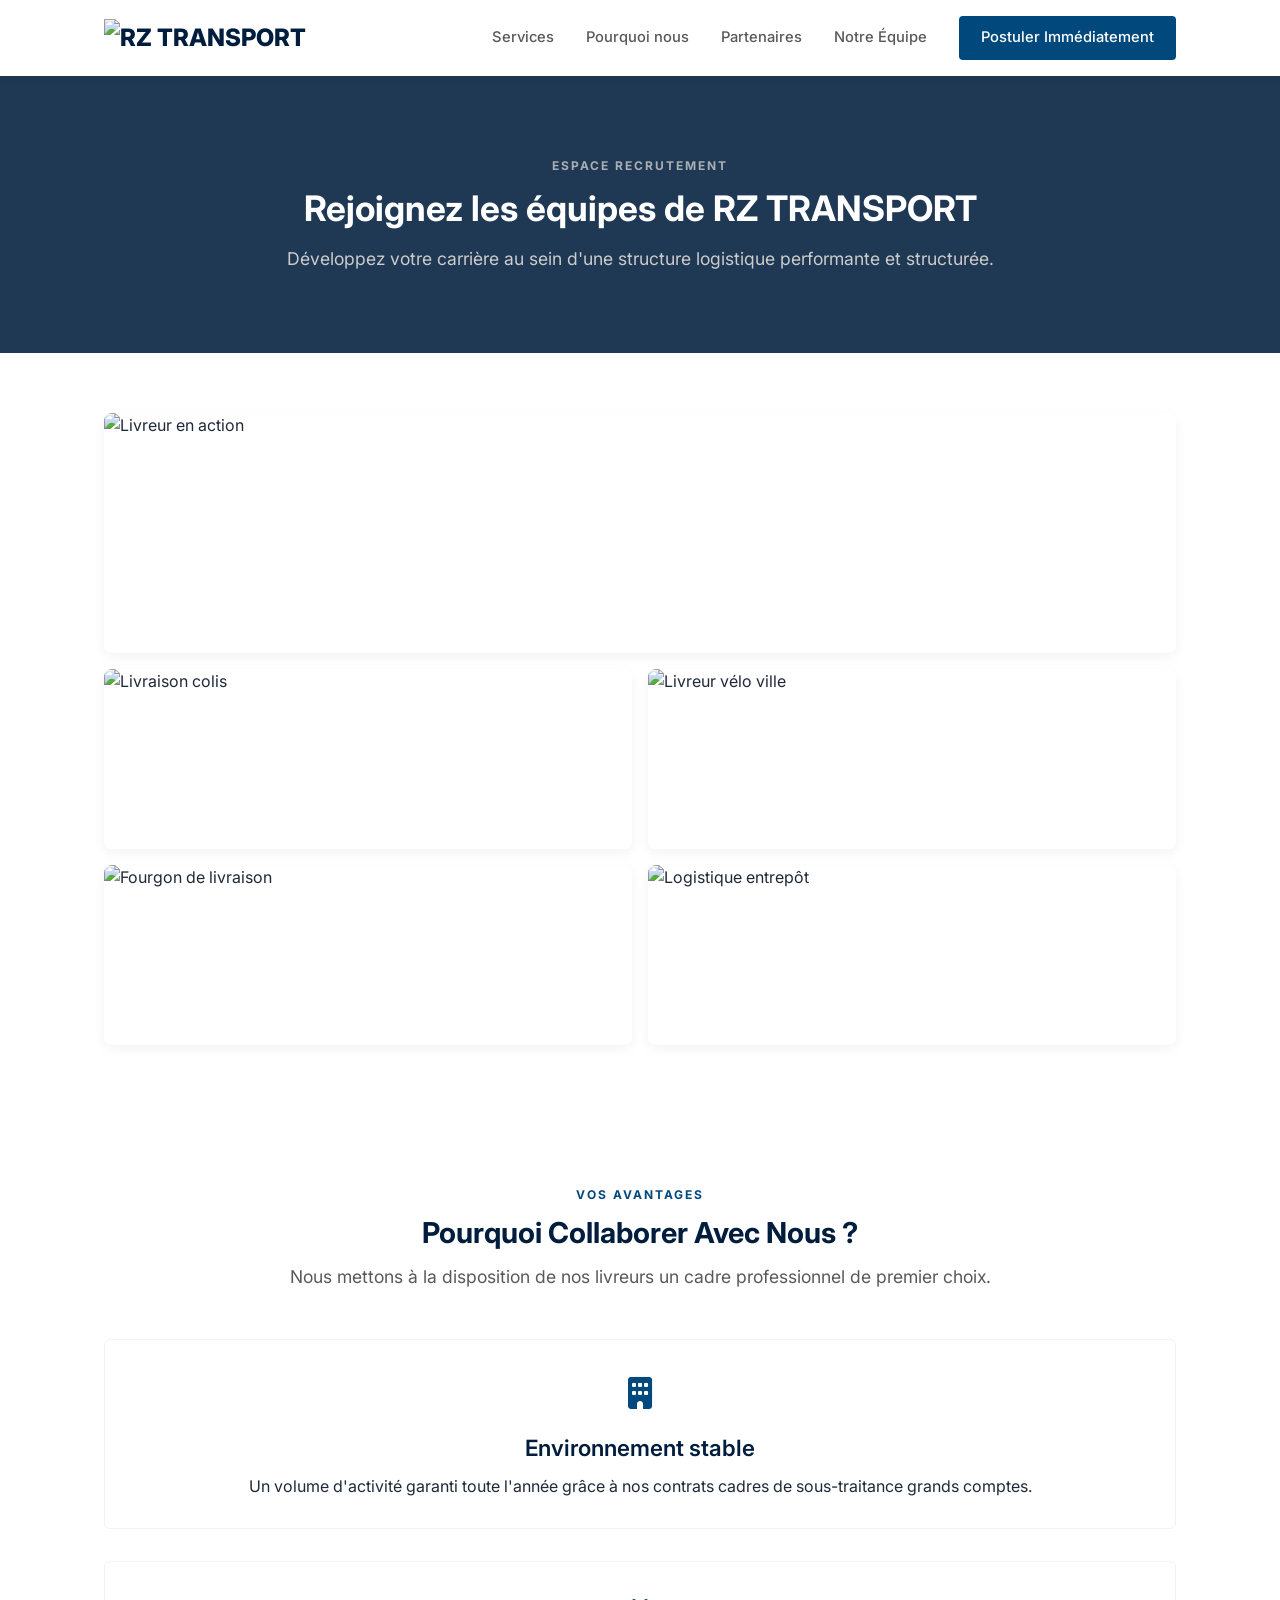
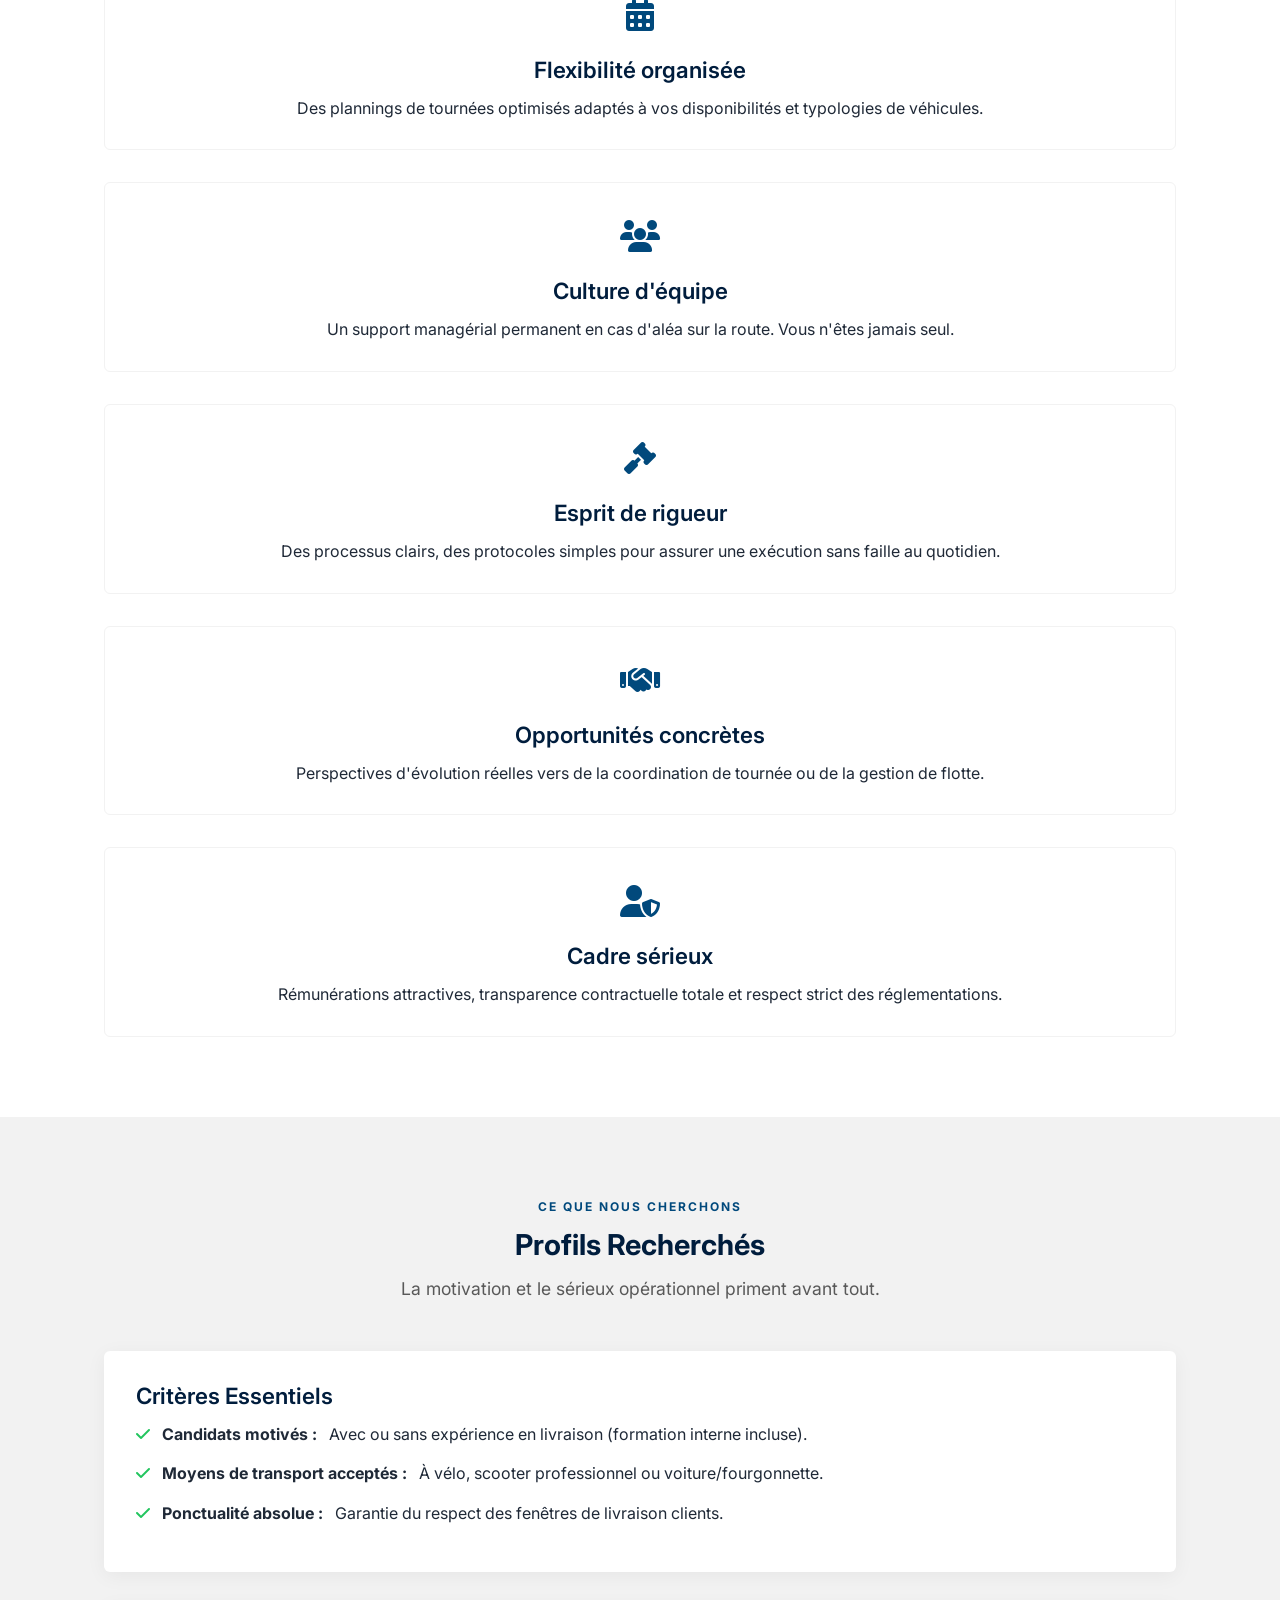
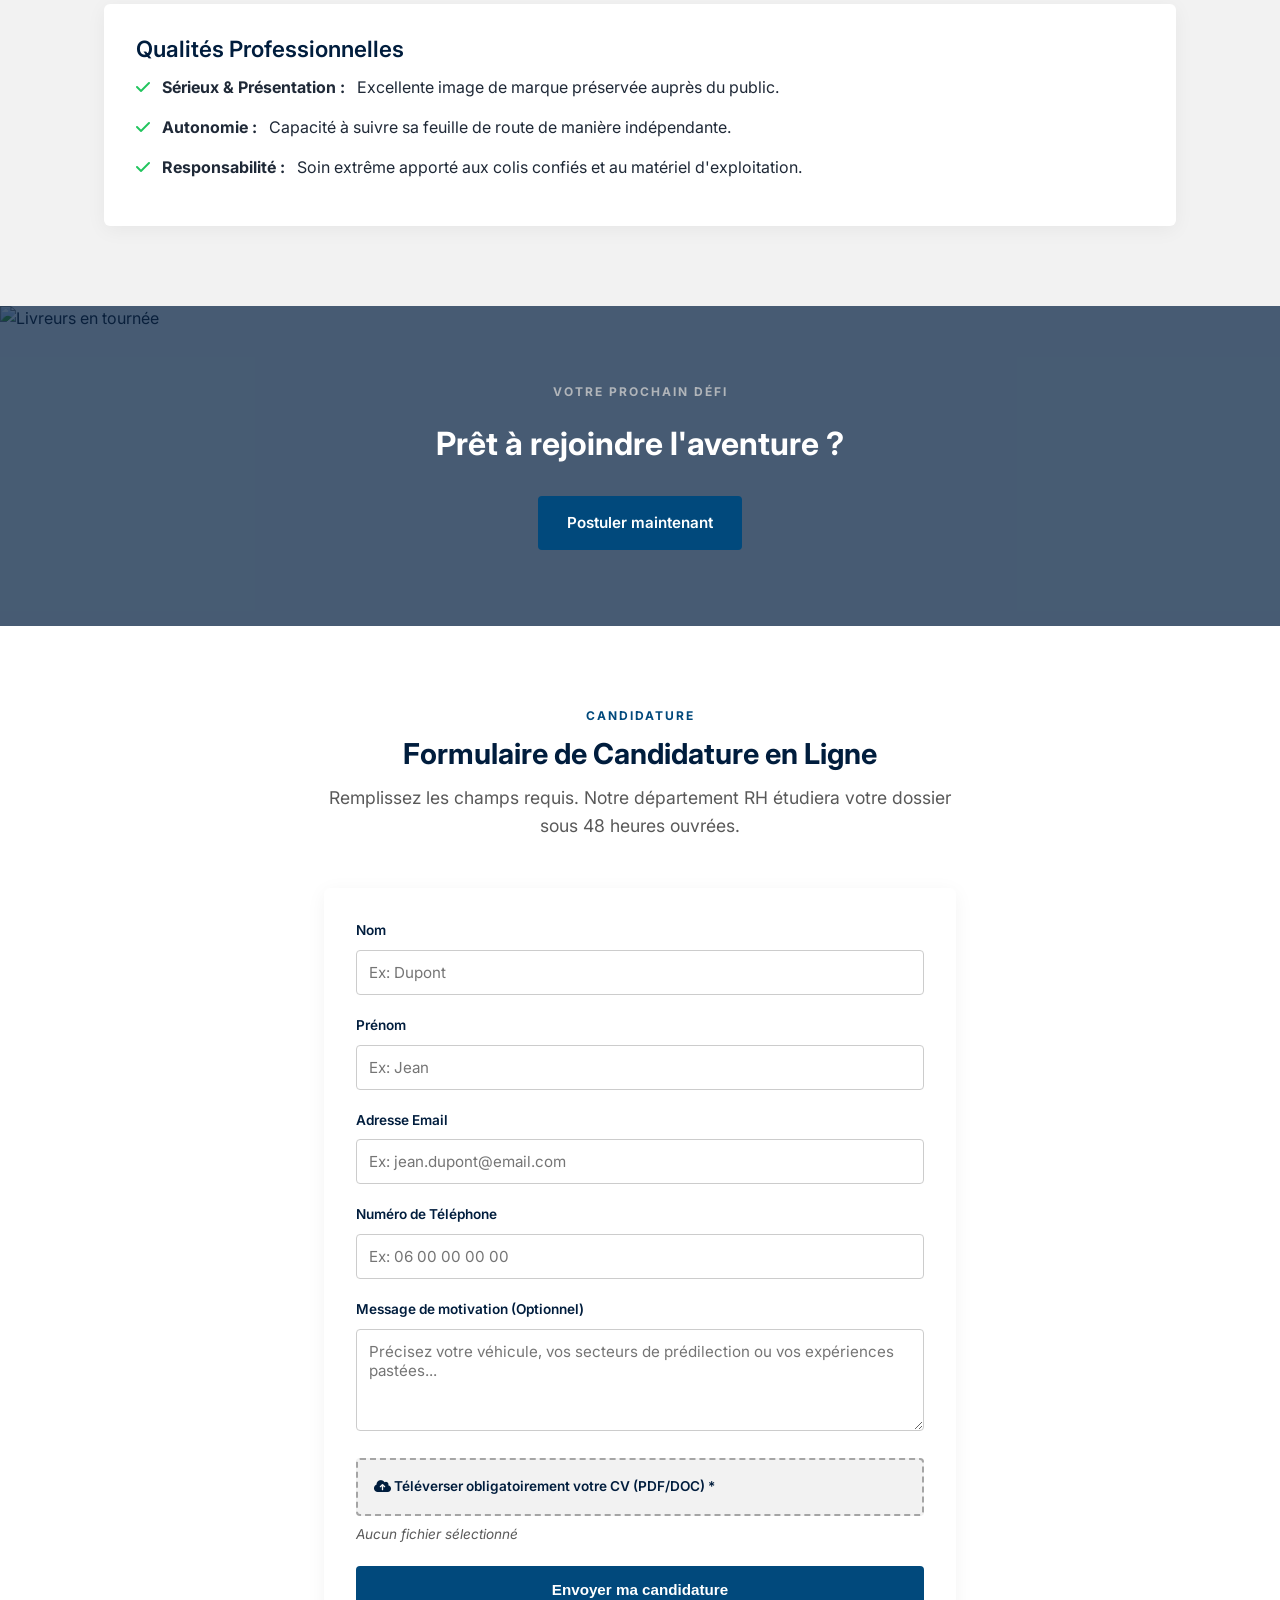
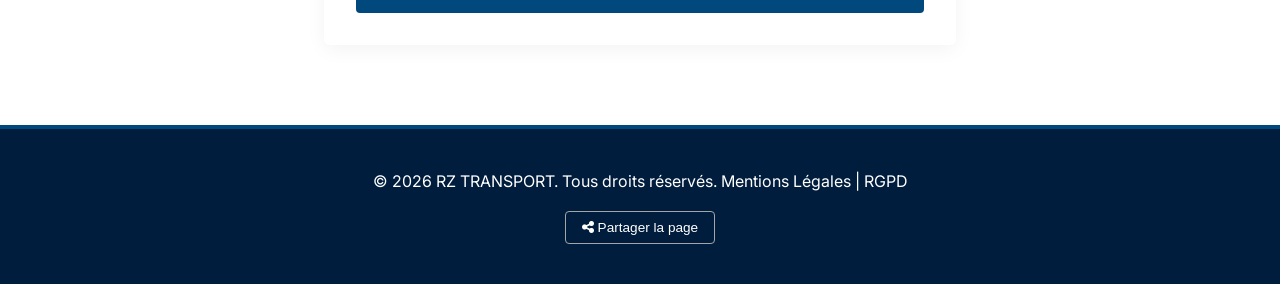
==== commit 3d823fe3: "Merge branch 'main' of https://github.com/Laza-adina/rz-test-2-" ====
--- a/candidature.html
+++ b/candidature.html
@@ -3,7 +3,7 @@
   <head>
     <meta charset="UTF-8" />
     <meta name="viewport" content="width=device-width, initial-scale=1.0" />
-    <link rel="icon" type="image/png" href="favicon.png" />
+    <link rel="icon" type="image/png" href="https://res.cloudinary.com/dcmnototc/image/upload/v1779806433/favicon_kppops.png" />
     <title>Recrutement & Candidatures</title>
     <link
       rel="stylesheet"
@@ -20,9 +20,7 @@
   <body>
     <header class="main-header">
       <div class="container header-container">
-        <a href="index.html" class="logo"
-          ><img src="logo.png" alt="RZ TRANSPORT"
-        /></a>
+        <a href="index.html" class="logo"><img src="https://res.cloudinary.com/dcmnototc/image/upload/v1779806440/Logo_grofzo.png" alt="RZ TRANSPORT"></a>
         <button class="menu-toggle" aria-label="Ouvrir le menu">
           <i class="fas fa-bars"></i>
         </button>
@@ -63,11 +61,11 @@
     <section class="recruitment-images">
       <div class="container">
         <div class="recruitment-images-grid">
-          <img src="img9.png" alt="Livreur en action" />
-          <img src="img10.png" alt="Livraison colis" />
-          <img src="img6.png" alt="Livreur vélo ville" />
-          <img src="img2.png" alt="Fourgon de livraison" />
-          <img src="img7.png" alt="Logistique entrepôt" />
+          <img src="https://res.cloudinary.com/dcmnototc/image/upload/v1779806440/img10_luf9oa.png" alt="Livreur en action" />
+          <img src="https://res.cloudinary.com/dcmnototc/image/upload/v1779806437/img1_zdjmxo.png" alt="Livraison colis" />
+          <img src="https://res.cloudinary.com/dcmnototc/image/upload/v1779806437/img5_qw5p3s.png" alt="Livreur vélo ville" />
+          <img src="https://res.cloudinary.com/dcmnototc/image/upload/v1779806441/img8_sydwbv.png" alt="Fourgon de livraison" />
+          <img src="https://res.cloudinary.com/dcmnototc/image/upload/v1779806436/img6_jftfdi.png" alt="Logistique entrepôt" />
         </div>
       </div>
     </section>
--- a/candidature.css
+++ b/candidature.css
@@ -527,71 +527,56 @@
 /* =====================
      DESKTOP RESPONSIVE
      ===================== */
-@media (min-width: 768px) {
-  h1 {
-    font-size: 3rem;
-  }
-  h2 {
-    font-size: 2.2rem;
-  }
-  .grid-2 {
-    grid-template-columns: repeat(2, 1fr);
-  }
-  .grid-3 {
-    grid-template-columns: repeat(3, 1fr);
-  }
-  .grid-2-form {
-    display: grid;
-    grid-template-columns: repeat(2, 1fr);
-    gap: 16px;
-  }
-
-  .menu-toggle {
-    display: none;
-  }
-  .main-nav {
-    display: flex;
-    position: static;
-    flex-direction: row;
-    width: auto;
-    padding: 0;
-    box-shadow: none;
-    align-items: center;
-    gap: 0;
-    flex: 1;
-  }
-  .nav-links {
-    flex-direction: row;
-    align-items: center;
-    gap: 28px;
-    margin: 0 auto;
-    text-align: left;
-  }
-  .bouton {
-    display: flex;
-    flex-direction: row;
-    align-items: center;
-    gap: 12px;
-  }
-  .bouton .nav-link {
-    width: auto;
-  }
-
-  /* Superbe mosaïque asymétrique 4 colonnes sur ordinateur */
-  .recruitment-images-grid {
-    grid-template-columns: repeat(4, 1fr);
-    grid-auto-rows: 200px; /* Chaque bloc de ligne fait exactement 200px */
-    gap: 20px;
-  }
-
-  .recruitment-images-grid img {
-    height: 100%; /* S'adapte parfaitement à la taille de sa cellule de grille */
-  }
-
-  /* L'image principale prend 2 colonnes de large ET 2 lignes de haut */
-  .recruitment-images-grid img:first-child {
-    grid-column: span 2;
-    grid-row: span 2;
-    height: 100%;
-  }
-}
+     @media (min-width: 768px) {
+      .menu-toggle { display: none; }
+    
+      .main-nav {
+        display: flex;
+        position: static;
+        flex-direction: row;
+        width: auto;
+        box-shadow: none;
+        background: transparent;
+        padding: 0;
+        align-items: center;
+        flex: 1;
+        justify-content: flex-end;
+        gap: 0;
+      }
+    
+      .nav-links {
+        display: flex;
+        flex-direction: row;
+        align-items: center;
+        gap: 32px;
+        margin-right: 32px; /* espace entre les liens et le bouton */
+      }
+    
+      .bouton {
+        display: flex;
+        flex-direction: row;
+        align-items: center;
+        gap: 12px;
+      }
+    
+      .bouton .nav-link {
+        width: auto;
+        display: inline-flex;
+      }
+    
+      .nav-link {
+        font-size: 0.92rem;
+        font-weight: 500;
+        color: var(--charcoal);
+        padding: 0;
+        white-space: nowrap;
+      }
+    
+      .btn-nav-primary {
+        padding: 10px 22px;
+        border-radius: 4px;
+        background: var(--brand-cta);
+        color: #ffffff;
+        white-space: nowrap;
+      }
+    }
